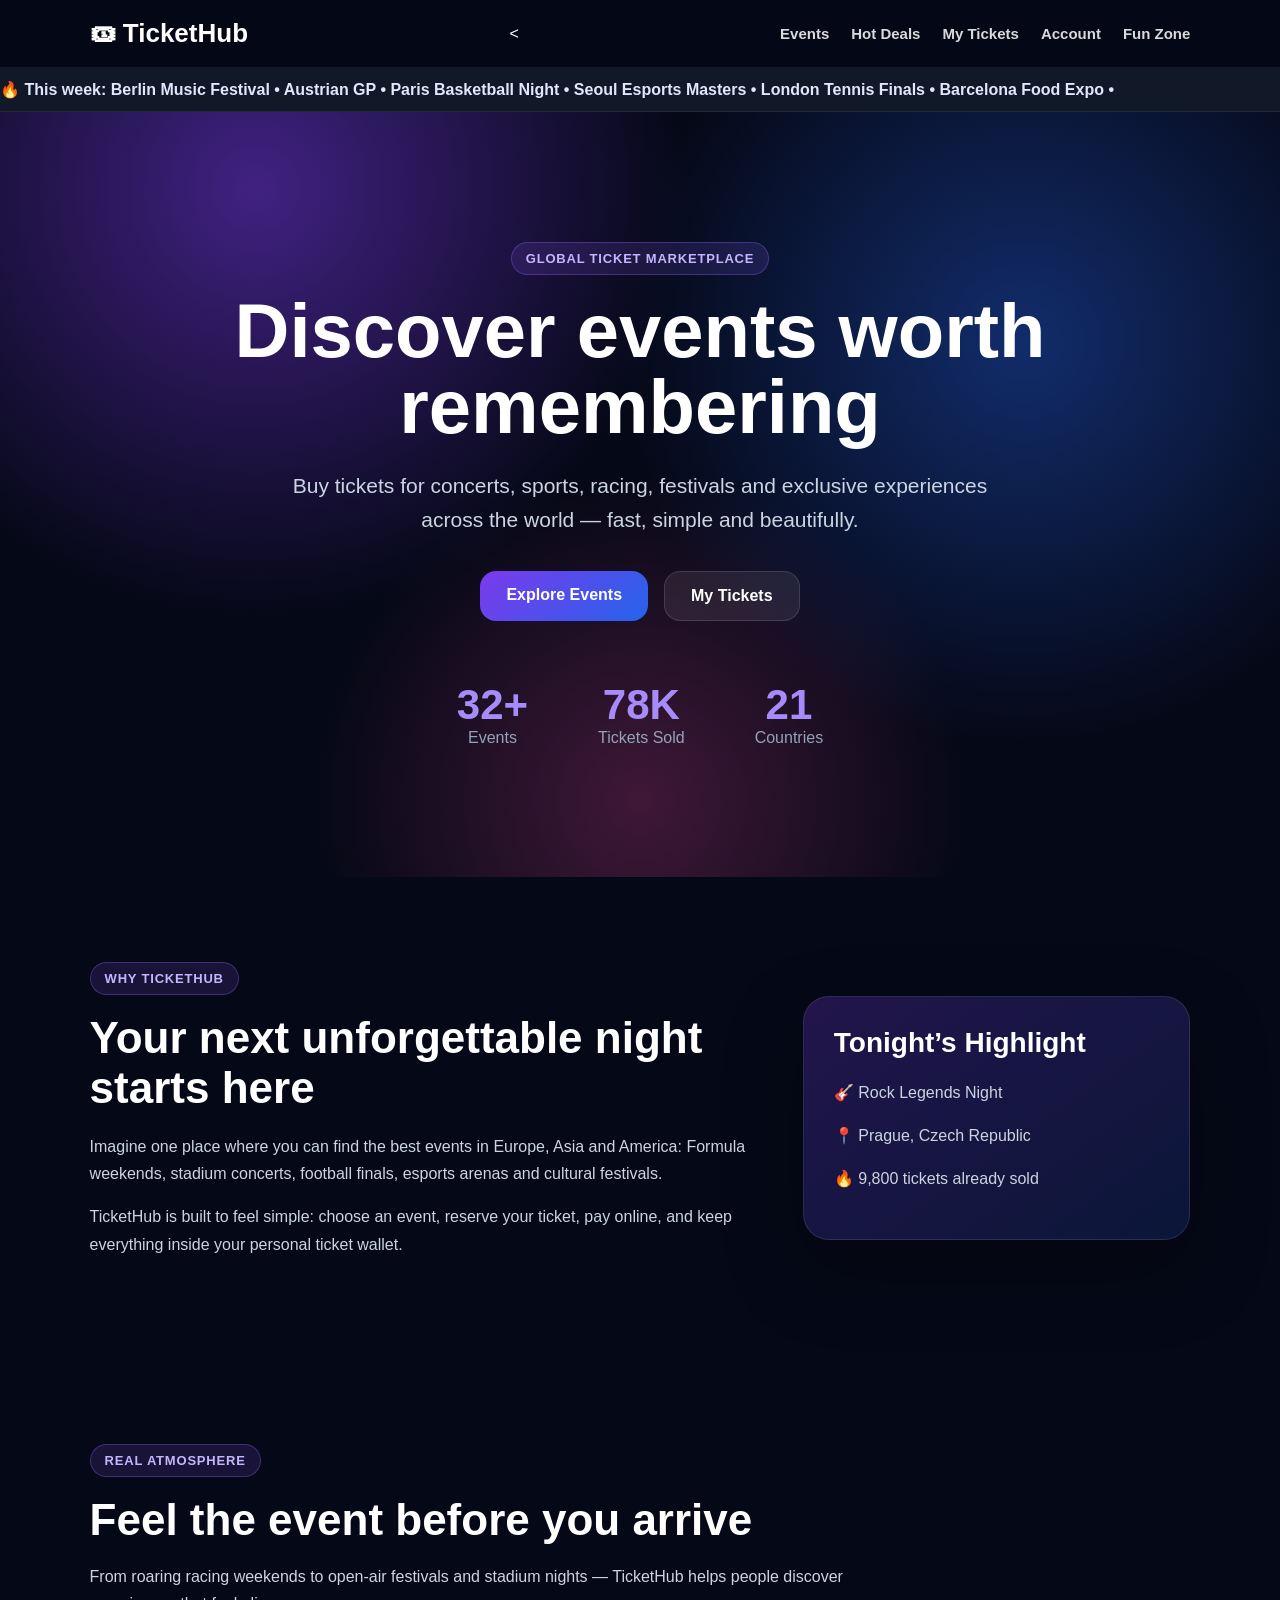
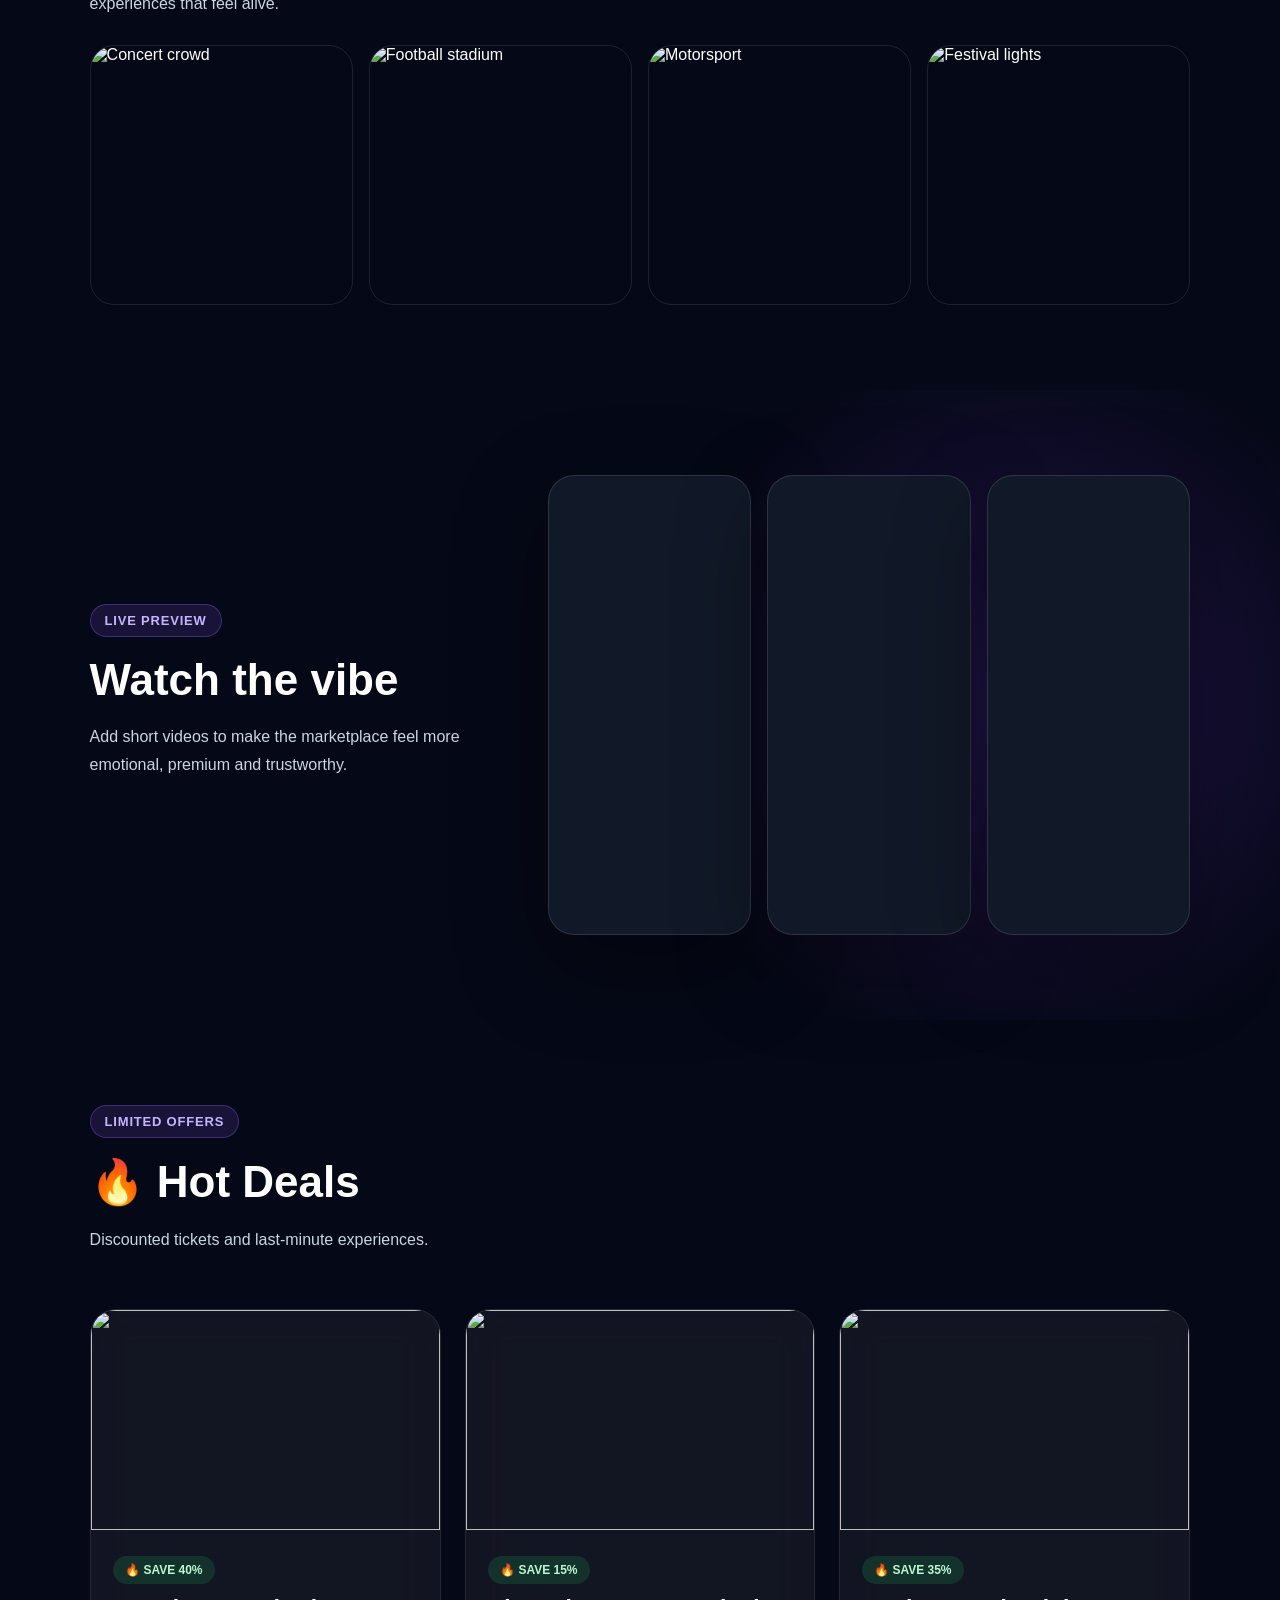
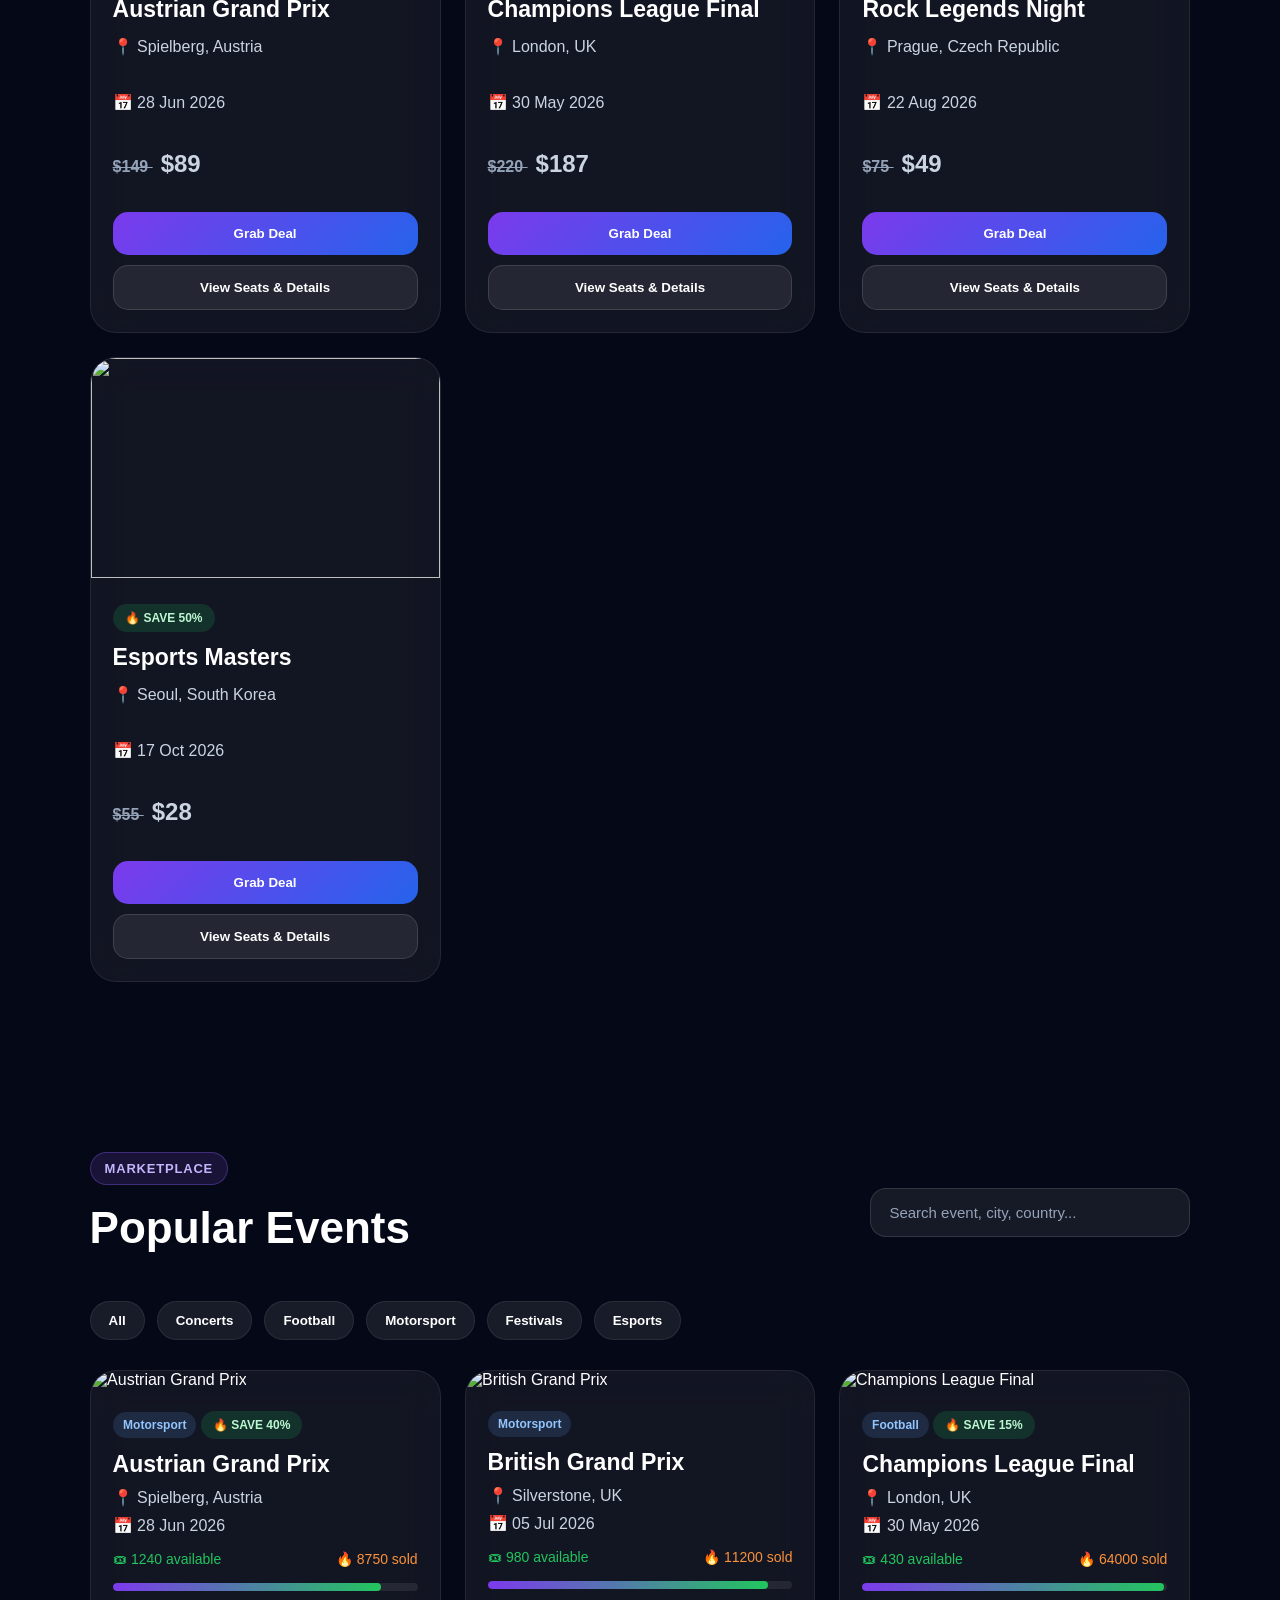
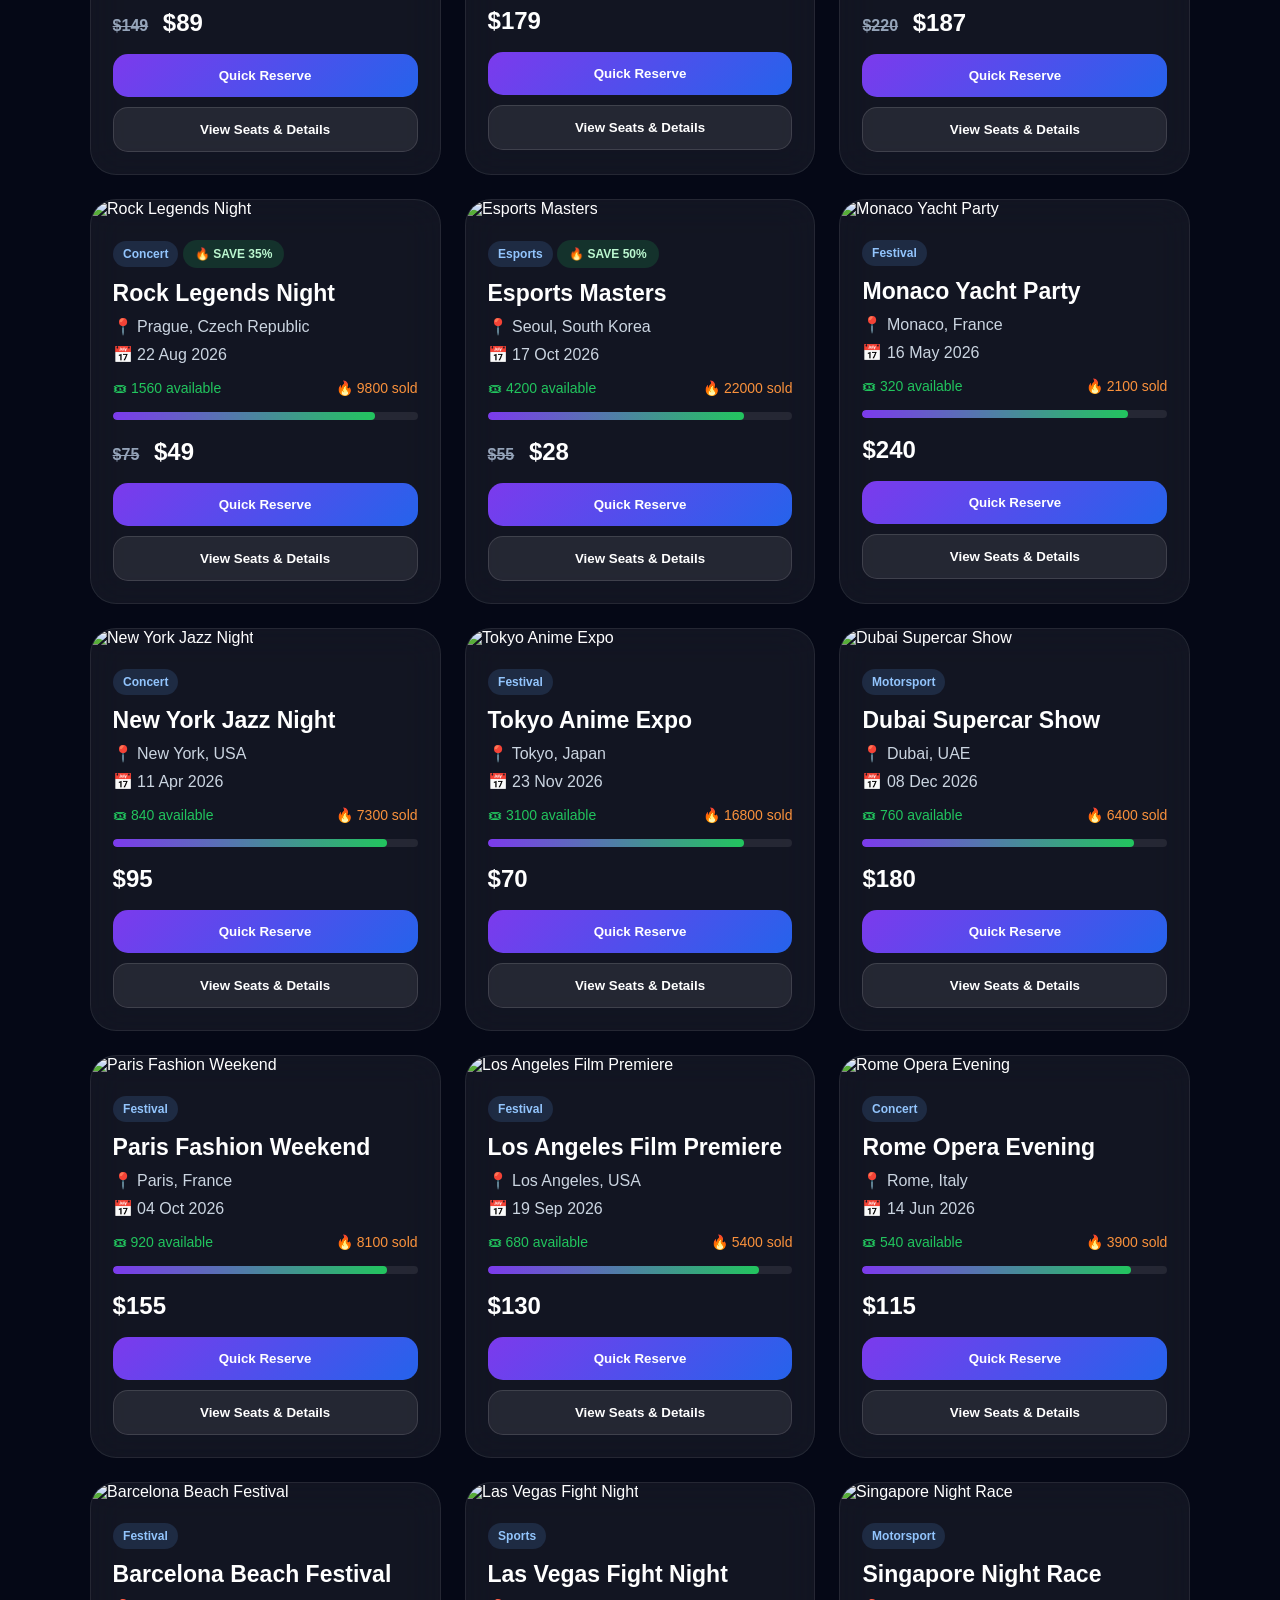
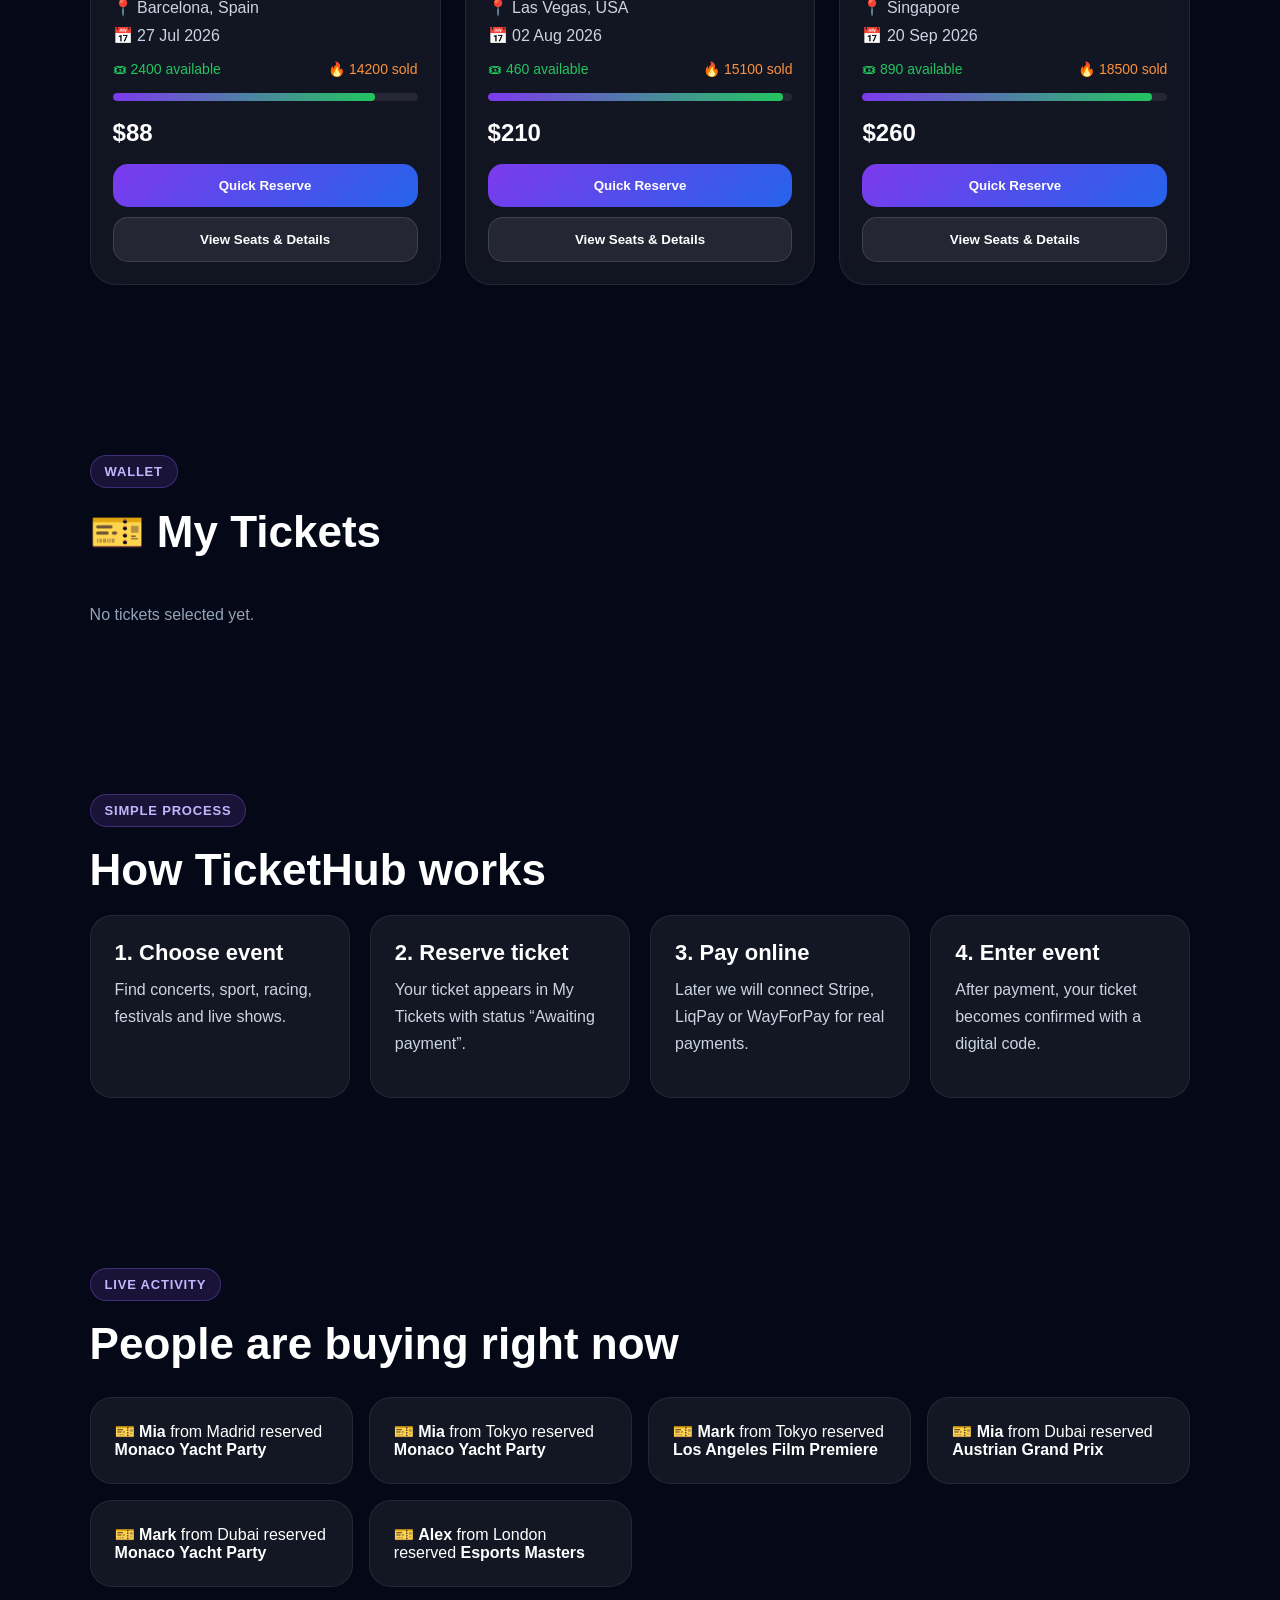
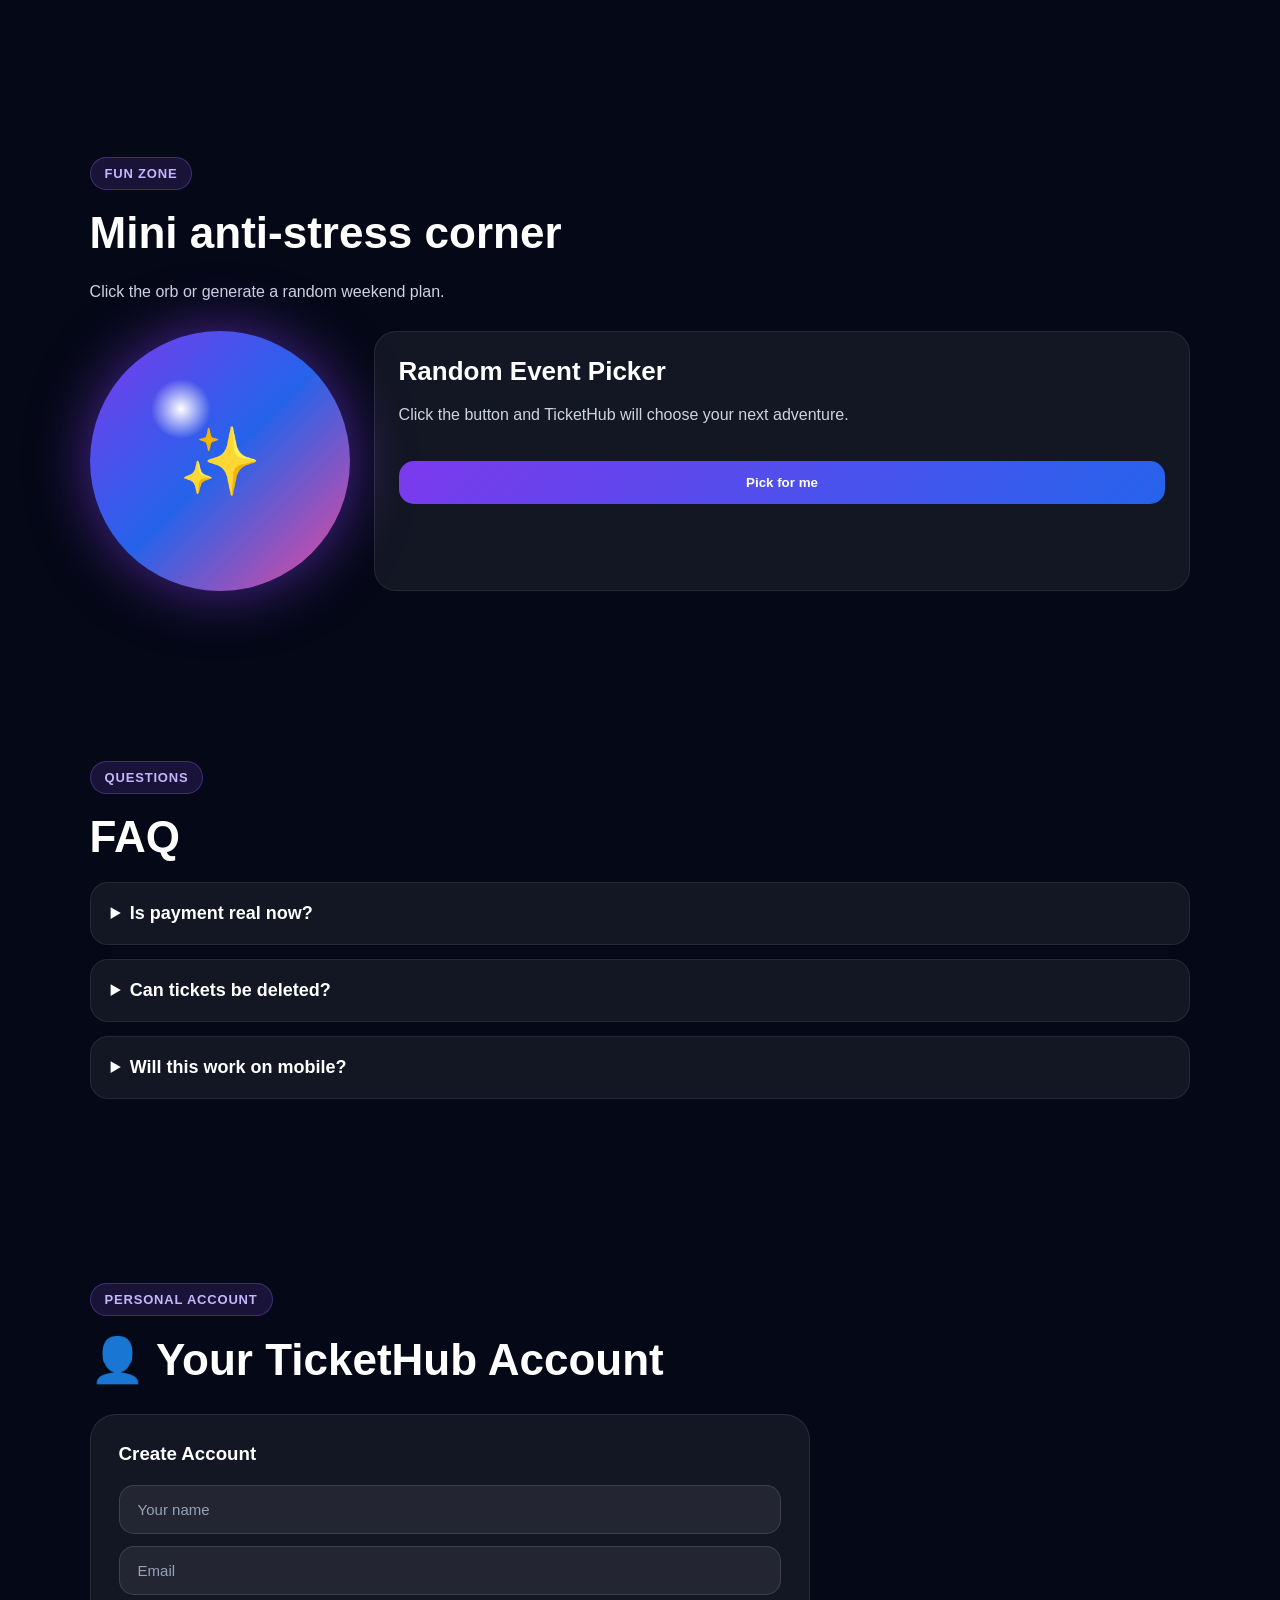
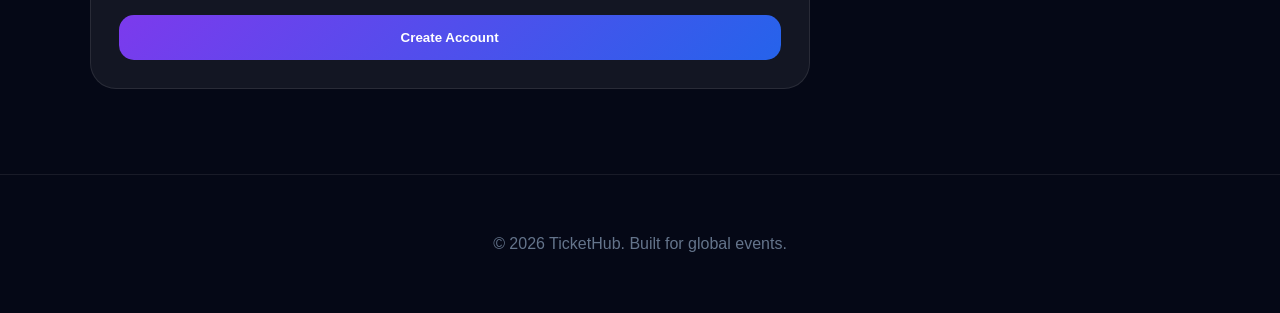
==== index.html @ 080bef3d "Initial TicketHub version" ====
<!DOCTYPE html>
<html lang="en">
<head>
  <meta property="og:title" content="TicketHub">
<meta property="og:description" content="Buy tickets for concerts, Formula 1, football, esports and live events worldwide.">

<meta property="og:image" content="https://ticketsshub.netlify.app/preview.jpg">

<meta property="og:url" content="https://ticketsshub.netlify.app">
<meta property="og:type" content="website">
<meta charset="UTF-8">
<meta name="viewport" content="width=device-width, initial-scale=1.0">
<title>TicketHub</title>

<meta name="google-site-verification" content="98xXnUwQp5xzYB07PtQGGA5-D6eNGzDI-RhHm5RWAOE" />
<meta name="description" content="TicketHub - buy tickets for concerts, Formula 1, football, esports, festivals and live events worldwide.">

<meta name="keywords" content="tickets, concert tickets, formula 1 tickets, football tickets, festival tickets, esports tickets, TicketHub">

<meta name="author" content="TicketHub">

<meta property="og:title" content="TicketHub">
<meta property="og:description" content="Find tickets for the world's best events.">
<meta property="og:type" content="website">
<meta property="og:url" content="https://ticketsshub.netlify.app">

<meta name="robots" content="index, follow">
<link rel="stylesheet" href="style.css">
</head>

<body>

<header>
  <a href="index.html" class="logo">🎟 TicketHub</a>

  <<nav>
  <a href="#events">Events</a>
  <a href="#deals">Hot Deals</a>
  <a href="#tickets">My Tickets</a>
  <a href="account.html">Account</a>
  <a href="#fun">Fun Zone</a>
</nav>
</header>

<section class="ticker">
  <div class="ticker-content">
    🔥 This week: Berlin Music Festival • Austrian GP • Paris Basketball Night • Seoul Esports Masters • London Tennis Finals • Barcelona Food Expo •
  </div>
</section>

<section class="hero">
  <div class="hero-badge">Global ticket marketplace</div>

  <h1>Discover events worth remembering</h1>

  <p>
    Buy tickets for concerts, sports, racing, festivals and exclusive experiences
    across the world — fast, simple and beautifully.
  </p>

  <div class="hero-actions">
    <a href="#events" class="main-btn">Explore Events</a>
    <a href="#tickets" class="second-btn">My Tickets</a>
  </div>

  <div class="hero-stats">
    <div><h2>32+</h2><span>Events</span></div>
    <div><h2>78K</h2><span>Tickets Sold</span></div>
    <div><h2>21</h2><span>Countries</span></div>
  </div>
</section>

<section class="story">
  <div>
    <span class="section-label">Why TicketHub</span>
    <h2>Your next unforgettable night starts here</h2>
    <p>
      Imagine one place where you can find the best events in Europe, Asia and America:
      Formula weekends, stadium concerts, football finals, esports arenas and cultural festivals.
    </p>
    <p>
      TicketHub is built to feel simple: choose an event, reserve your ticket, pay online,
      and keep everything inside your personal ticket wallet.
    </p>
  </div>

  <div class="story-card">
    <h3>Tonight’s Highlight</h3>
    <p>🎸 Rock Legends Night</p>
    <p>📍 Prague, Czech Republic</p>
    <p>🔥 9,800 tickets already sold</p>
  </div>
</section>
<section class="media-showcase">
  <span class="section-label">Real atmosphere</span>
  <h2>Feel the event before you arrive</h2>
  <p>
    From roaring racing weekends to open-air festivals and stadium nights — TicketHub helps people discover experiences that feel alive.
  </p>

  <div class="media-grid">
    <img src="https://images.unsplash.com/photo-1501386761578-eac5c94b800a" alt="Concert crowd">
    <img src="https://images.unsplash.com/photo-1547347298-4074fc3086f0" alt="Football stadium">
    <img src="https://images.unsplash.com/photo-1503376780353-7e6692767b70" alt="Motorsport">
    <img src="https://images.unsplash.com/photo-1470225620780-dba8ba36b745" alt="Festival lights">
  </div>
</section>

<section class="video-section">
  <div>
    <span class="section-label">Live preview</span>
    <h2>Watch the vibe</h2>
    <p>
      Add short videos to make the marketplace feel more emotional, premium and trustworthy.
    </p>
  </div>

  <div class="video-gallery">
  <video autoplay muted loop playsinline preload="auto">
    <source src="https://res.cloudinary.com/dcfumpybb/video/upload/v1782404138/110942-689510603_fksnpy.mp4" type="video/mp4">
  </video>

  <video autoplay muted loop playsinline preload="auto">
    <source src="https://res.cloudinary.com/dcfumpybb/video/upload/v1782404128/110941-689510597_vxbt6z.mp4" type="video/mp4">
  </video>

  <video autoplay muted loop playsinline preload="auto">
    <source src="https://res.cloudinary.com/dcfumpybb/video/upload/v1782404091/13329293_1080_1920_30fps_whfvwv.mp4" type="video/mp4">
  </video>
</div>
</section>

<section id="deals" class="deals">
  <div class="section-head">
    <div>
      <span class="section-label">Limited offers</span>
      <h2>🔥 Hot Deals</h2>
      <p>Discounted tickets and last-minute experiences.</p>
    </div>
  </div>

  <div id="dealsGrid" class="cards"></div>
</section>

<section id="events" class="events">
  <div class="section-head">
    <div>
      <span class="section-label">Marketplace</span>
      <h2>Popular Events</h2>
    </div>

    <input id="searchInput" type="text" placeholder="Search event, city, country...">
  </div>

  <div class="categories">
    <button onclick="filterEvents('All')">All</button>
    <button onclick="filterEvents('Concert')">Concerts</button>
    <button onclick="filterEvents('Football')">Football</button>
    <button onclick="filterEvents('Motorsport')">Motorsport</button>
    <button onclick="filterEvents('Festival')">Festivals</button>
    <button onclick="filterEvents('Esports')">Esports</button>
  </div>

  <div id="eventGrid" class="cards"></div>
</section>

<section id="tickets" class="my-tickets">
  <div class="section-head">
    <div>
      <span class="section-label">Wallet</span>
      <h2>🎫 My Tickets</h2>
    </div>
  </div>

  <div id="ticketContainer">
    <p class="empty">No tickets selected yet.</p>
  </div>
</section>

<section id="how" class="how">
  <span class="section-label">Simple process</span>
  <h2>How TicketHub works</h2>

  <div class="steps">
    <div>
      <h3>1. Choose event</h3>
      <p>Find concerts, sport, racing, festivals and live shows.</p>
    </div>

    <div>
      <h3>2. Reserve ticket</h3>
      <p>Your ticket appears in My Tickets with status “Awaiting payment”.</p>
    </div>

    <div>
      <h3>3. Pay online</h3>
      <p>Later we will connect Stripe, LiqPay or WayForPay for real payments.</p>
    </div>

    <div>
      <h3>4. Enter event</h3>
      <p>After payment, your ticket becomes confirmed with a digital code.</p>
    </div>
  </div>
</section>

<section class="live">
  <span class="section-label">Live activity</span>
  <h2>People are buying right now</h2>

  <div id="liveFeed" class="live-feed"></div>
</section>

<section id="fun" class="fun">
  <span class="section-label">Fun Zone</span>
  <h2>Mini anti-stress corner</h2>
  <p>Click the orb or generate a random weekend plan.</p>

  <div class="fun-grid">
    <button id="orb" class="orb">✨</button>

    <div class="random-box">
      <h3>Random Event Picker</h3>
      <p id="randomText">Click the button and TicketHub will choose your next adventure.</p>
      <button onclick="randomEvent()">Pick for me</button>
    </div>
  </div>
</section>

<section class="faq">
  <span class="section-label">Questions</span>
  <h2>FAQ</h2>

  <details>
    <summary>Is payment real now?</summary>
    <p>Not yet. Current payment is demo. Real payment will require Stripe, LiqPay or WayForPay account.</p>
  </details>

  <details>
    <summary>Can tickets be deleted?</summary>
    <p>Yes. You can delete tickets from My Tickets.</p>
  </details>

  <details>
    <summary>Will this work on mobile?</summary>
    <p>Yes. The design is responsive and works on phones, tablets and laptops.</p>
  </details>
</section>
<section id="account" class="account-section">
  <span class="section-label">Personal account</span>
  <h2>👤 Your TicketHub Account</h2>

  <div id="accountBox" class="account-box"></div>
</section>
<footer>
  <p>© 2026 TicketHub. Built for global events.</p>
</footer>

<script src="js/toast.js"></script>
<script src="js/events.js"></script>
<script src="js/account.js"></script>
<script src="js/tickets.js"></script>
<script src="js/app.js"></script>

</body>
</html>
---- style.css ----
*{
margin:0;
padding:0;
box-sizing:border-box;
font-family:-apple-system,BlinkMacSystemFont,"Segoe UI",sans-serif;
scroll-behavior:smooth;
}

body{
background:#050816;
color:white;
overflow-x:hidden;
}

header{
position:sticky;
top:0;
z-index:1000;
display:flex;
justify-content:space-between;
align-items:center;
padding:18px 7%;
background:rgba(5,8,22,.85);
backdrop-filter:blur(18px);
border-bottom:1px solid rgba(255,255,255,.08);
}

.logo{
  text-decoration:none;
color:white;
font-size:26px;
font-weight:900;
}

nav{
display:flex;
gap:22px;
}

nav a{
color:white;
text-decoration:none;
font-weight:600;
font-size:15px;
opacity:.85;
}

nav a:hover{
color:#a78bfa;
}

.ticker{
overflow:hidden;
background:#111827;
padding:12px 0;
border-bottom:1px solid rgba(255,255,255,.08);
}

.ticker-content{
white-space:nowrap;
display:inline-block;
animation:tickerMove 28s linear infinite;
font-weight:700;
color:#e0e7ff;
}

@keyframes tickerMove{
0%{transform:translateX(100%)}
100%{transform:translateX(-100%)}
}

.hero{
min-height:85vh;
padding:110px 7%;
display:flex;
flex-direction:column;
justify-content:center;
align-items:center;
text-align:center;
background:
radial-gradient(circle at 20% 10%,rgba(124,58,237,.5),transparent 35%),
radial-gradient(circle at 80% 30%,rgba(37,99,235,.4),transparent 35%),
radial-gradient(circle at 50% 90%,rgba(236,72,153,.25),transparent 35%);
}

.hero-badge,.section-label{
display:inline-block;
margin-bottom:18px;
padding:8px 14px;
border-radius:999px;
background:rgba(139,92,246,.15);
border:1px solid rgba(139,92,246,.35);
color:#c4b5fd;
font-weight:800;
font-size:13px;
text-transform:uppercase;
letter-spacing:.8px;
}

.hero h1{
max-width:950px;
font-size:76px;
line-height:1;
margin-bottom:24px;
}

.hero p{
max-width:760px;
font-size:21px;
color:#cbd5e1;
line-height:1.6;
margin-bottom:34px;
}

.hero-actions{
display:flex;
gap:16px;
flex-wrap:wrap;
justify-content:center;
margin-bottom:60px;
}

.main-btn,.second-btn{
padding:15px 26px;
border-radius:16px;
font-weight:900;
text-decoration:none;
}

.main-btn{
background:linear-gradient(135deg,#7c3aed,#2563eb);
color:white;
}

.second-btn{
background:rgba(255,255,255,.08);
color:white;
border:1px solid rgba(255,255,255,.12);
}

.hero-stats{
display:flex;
gap:70px;
flex-wrap:wrap;
justify-content:center;
}

.hero-stats h2{
font-size:42px;
color:#a78bfa;
}

.hero-stats span{
color:#94a3b8;
}

.story,.events,.my-tickets,.how,.live,.fun,.faq{
padding:85px 7%;
}

.story{
display:grid;
grid-template-columns:1.4fr .8fr;
gap:35px;
align-items:center;
}

.story h2,.events h2,.my-tickets h2,.how h2,.live h2,.fun h2,.faq h2{
font-size:44px;
margin-bottom:20px;
}

.story p,.how p,.fun p,.faq p{
color:#cbd5e1;
line-height:1.7;
margin-bottom:16px;
}

.story-card{
padding:30px;
border-radius:26px;
background:linear-gradient(145deg,rgba(124,58,237,.25),rgba(37,99,235,.16));
border:1px solid rgba(255,255,255,.1);
box-shadow:0 30px 80px rgba(0,0,0,.25);
}

.story-card h3{
font-size:28px;
margin-bottom:20px;
}

.section-head{
display:flex;
justify-content:space-between;
align-items:center;
gap:20px;
margin-bottom:28px;
}

#searchInput{
width:320px;
max-width:100%;
padding:15px 18px;
border-radius:16px;
border:1px solid rgba(255,255,255,.12);
background:rgba(255,255,255,.07);
color:white;
outline:none;
font-size:15px;
}

#searchInput::placeholder{
color:#94a3b8;
}

.categories{
display:flex;
gap:12px;
flex-wrap:wrap;
margin-bottom:30px;
}

.categories button{
border:none;
border-radius:999px;
padding:11px 18px;
cursor:pointer;
background:rgba(255,255,255,.08);
color:white;
font-weight:800;
border:1px solid rgba(255,255,255,.08);
}

.categories button:hover{
background:#7c3aed;
}

.cards{
display:grid;
grid-template-columns:repeat(auto-fit,minmax(300px,1fr));
gap:24px;
}

.card{
background:rgba(255,255,255,.055);
border:1px solid rgba(255,255,255,.08);
border-radius:26px;
overflow:hidden;
transition:.35s;
backdrop-filter:blur(18px);
}

.card:hover{
transform:translateY(-10px);
border-color:#8b5cf6;
box-shadow:0 30px 70px rgba(124,58,237,.18);
}

.card img{
width:100%;
height:220px;
object-fit:cover;
}

.card-content{
padding:22px;
}

.card h3{
font-size:23px;
margin-bottom:10px;
}

.card-tag{
display:inline-block;
margin-bottom:12px;
padding:6px 10px;
border-radius:999px;
background:rgba(96,165,250,.15);
color:#93c5fd;
font-size:12px;
font-weight:900;
}

.location,.date{
color:#cbd5e1;
margin-bottom:9px;
}

.stats{
display:flex;
justify-content:space-between;
gap:12px;
margin:16px 0;
font-size:14px;
}

.available{color:#22c55e}
.sold{color:#fb923c}

.progress{
height:8px;
background:rgba(255,255,255,.08);
border-radius:999px;
overflow:hidden;
margin-bottom:18px;
}

.progress span{
display:block;
height:100%;
background:linear-gradient(90deg,#7c3aed,#22c55e);
border-radius:999px;
}

.price{
font-size:24px;
font-weight:900;
margin-bottom:17px;
}

.buy-btn,.pay-btn,.delete-btn,.demo-btn,.random-box button{
width:100%;
border:none;
border-radius:15px;
padding:14px;
font-weight:900;
cursor:pointer;
color:white;
}

.buy-btn,.pay-btn,.random-box button{
background:linear-gradient(135deg,#7c3aed,#2563eb);
}

.delete-btn{
background:rgba(239,68,68,.16);
border:1px solid rgba(239,68,68,.35);
color:#fecaca;
margin-top:10px;
}

.demo-btn{
background:rgba(255,255,255,.08);
border:1px solid rgba(255,255,255,.12);
margin-top:10px;
}

.ticket-card{
display:grid;
grid-template-columns:1fr 220px;
gap:20px;
background:#0f172a;
border:1px solid rgba(255,255,255,.08);
border-radius:24px;
padding:24px;
margin-bottom:18px;
}

.ticket-card h3{
font-size:24px;
margin-bottom:10px;
}

.ticket-card p{
color:#cbd5e1;
margin-bottom:8px;
}

.ticket-status{
display:inline-block;
padding:7px 12px;
border-radius:999px;
font-weight:900;
margin-top:6px;
}

.status-waiting{
background:rgba(251,146,60,.15);
color:#fed7aa;
}

.status-paid{
background:rgba(34,197,94,.15);
color:#bbf7d0;
}

.ticket-actions{
display:flex;
flex-direction:column;
justify-content:center;
}

.empty{
color:#94a3b8;
}

.steps{
display:grid;
grid-template-columns:repeat(auto-fit,minmax(220px,1fr));
gap:20px;
}

.steps div,.live-feed div,.random-box{
padding:24px;
border-radius:22px;
background:rgba(255,255,255,.06);
border:1px solid rgba(255,255,255,.08);
}

.steps h3{
margin-bottom:10px;
font-size:22px;
}

.live-feed{
display:grid;
grid-template-columns:repeat(auto-fit,minmax(240px,1fr));
gap:16px;
margin-top:28px;
}

.fun-grid{
display:grid;
grid-template-columns:260px 1fr;
gap:24px;
align-items:stretch;
margin-top:26px;
}

.orb{
height:260px;
width:260px;
border-radius:50%;
border:none;
font-size:66px;
cursor:pointer;
background:
radial-gradient(circle at 35% 30%,#fff,transparent 12%),
linear-gradient(135deg,#7c3aed,#2563eb,#ec4899);
box-shadow:0 0 60px rgba(124,58,237,.6);
transition:.25s;
}

.orb:active{
transform:scale(.9) rotate(18deg);
filter:hue-rotate(70deg);
}

.random-box h3{
font-size:26px;
margin-bottom:14px;
}

.random-box button{
margin-top:16px;
}

.faq details{
background:rgba(255,255,255,.06);
border:1px solid rgba(255,255,255,.08);
border-radius:18px;
padding:20px;
margin-bottom:14px;
}

.faq summary{
cursor:pointer;
font-weight:900;
font-size:18px;
}

.faq p{
margin-top:12px;
}

footer{
text-align:center;
padding:60px 7%;
color:#64748b;
border-top:1px solid rgba(255,255,255,.08);
}

@media(max-width:820px){
header{
flex-direction:column;
gap:14px;
}

nav{
gap:13px;
flex-wrap:wrap;
justify-content:center;
}

.hero h1{
font-size:46px;
}

.hero p{
font-size:17px;
}

.story{
grid-template-columns:1fr;
}

.section-head{
flex-direction:column;
align-items:flex-start;
}

.ticket-card{
grid-template-columns:1fr;
}

.fun-grid{
grid-template-columns:1fr;
}

.orb{
width:220px;
height:220px;
margin:auto;
}

.story h2,.events h2,.my-tickets h2,.how h2,.live h2,.fun h2,.faq h2{
font-size:34px;
}
}
.payment-page{
min-height:calc(100vh - 80px);
padding:80px 7%;
display:flex;
justify-content:center;
align-items:center;
background:
radial-gradient(circle at 20% 10%,rgba(124,58,237,.45),transparent 35%),
radial-gradient(circle at 80% 70%,rgba(37,99,235,.35),transparent 35%);
}

.payment-card{
width:100%;
max-width:1100px;
padding:38px;
border-radius:30px;
background:rgba(255,255,255,.06);
border:1px solid rgba(255,255,255,.1);
backdrop-filter:blur(20px);
box-shadow:0 30px 90px rgba(0,0,0,.35);
}

.payment-card h1{
font-size:48px;
margin-bottom:16px;
}

.payment-subtitle{
color:#cbd5e1;
font-size:18px;
margin-bottom:28px;
}

.payment-info{
padding:22px;
border-radius:22px;
background:#0f172a;
border:1px solid rgba(255,255,255,.08);
margin-bottom:28px;
}

.payment-info h3{
font-size:26px;
margin-bottom:10px;
}

.payment-info p{
color:#cbd5e1;
margin-bottom:8px;
}

.payment-price{
font-size:30px;
font-weight:900;
color:white !important;
}

.payment-methods{
display:grid;
grid-template-columns:1fr 1fr;
gap:22px;
}

.payment-option{
padding:26px;
border-radius:24px;
background:rgba(255,255,255,.055);
border:1px solid rgba(255,255,255,.08);
}

.payment-option h2{
font-size:28px;
margin-bottom:12px;
}

.payment-option p{
color:#cbd5e1;
line-height:1.6;
margin-bottom:20px;
}

.paypal-btn{
width:100%;
border:none;
border-radius:15px;
padding:15px;
font-weight:900;
cursor:pointer;
background:#ffc439;
color:#111827;
font-size:16px;
}

.qr-box{
display:flex;
justify-content:center;
margin:22px 0;
}

.fake-qr{
width:180px;
height:180px;
padding:14px;
border-radius:18px;
background:white;
display:grid;
grid-template-columns:repeat(3,1fr);
gap:8px;
}

.fake-qr span{
background:#111827;
border-radius:6px;
}

.fake-qr span:nth-child(2),
.fake-qr span:nth-child(4),
.fake-qr span:nth-child(8){
background:#7c3aed;
}

.wallet-box{
padding:14px;
border-radius:14px;
background:#0f172a;
border:1px solid rgba(255,255,255,.08);
margin-bottom:12px;
word-break:break-all;
}

.wallet-box small{
color:#94a3b8;
}

.wallet-box p{
margin-top:6px;
font-weight:800;
color:white;
}

.copy-btn{
width:100%;
border:none;
border-radius:15px;
padding:14px;
font-weight:900;
cursor:pointer;
background:rgba(255,255,255,.08);
border:1px solid rgba(255,255,255,.12);
color:white;
margin-bottom:10px;
}

.back-link{
display:inline-block;
margin-top:24px;
color:#c4b5fd;
text-decoration:none;
font-weight:800;
}

@media(max-width:820px){
.payment-card{
padding:24px;
}

.payment-card h1{
font-size:36px;
}

.payment-methods{
grid-template-columns:1fr;
}

.fake-qr{
width:160px;
height:160px;
}
}
.ticket-page{
min-height:calc(100vh - 80px);
padding:80px 7%;
display:flex;
justify-content:center;
align-items:center;
background:
radial-gradient(circle at 20% 10%,rgba(124,58,237,.45),transparent 35%),
radial-gradient(circle at 80% 70%,rgba(37,99,235,.35),transparent 35%);
}

.digital-ticket{
width:100%;
max-width:760px;
padding:38px;
border-radius:32px;
background:rgba(255,255,255,.06);
border:1px solid rgba(255,255,255,.1);
backdrop-filter:blur(20px);
box-shadow:0 30px 90px rgba(0,0,0,.35);
text-align:center;
}

.digital-ticket h1{
font-size:46px;
margin-bottom:18px;
}

.digital-status{
display:inline-block;
padding:10px 16px;
border-radius:999px;
font-weight:900;
margin-bottom:24px;
}

.digital-paid{
background:rgba(34,197,94,.16);
color:#bbf7d0;
}

.digital-waiting{
background:rgba(251,146,60,.16);
color:#fed7aa;
}

.ticket-details{
text-align:left;
background:#0f172a;
border:1px solid rgba(255,255,255,.08);
border-radius:22px;
padding:22px;
margin:22px 0;
}

.ticket-details p{
color:#cbd5e1;
margin-bottom:10px;
}

.big-qr{
display:flex;
justify-content:center;
margin:26px 0;
}

.ticket-note{
color:#94a3b8;
line-height:1.6;
margin-bottom:24px;
}

.ticket-page-actions{
display:flex;
gap:14px;
justify-content:center;
flex-wrap:wrap;
}

.ticket-page-actions .demo-btn{
width:auto;
padding:15px 24px;
}

@media(max-width:820px){
.digital-ticket{
padding:24px;
}

.digital-ticket h1{
font-size:34px;
}
}
.media-showcase,
.video-section,
.deals,
.account-section{
padding:85px 7%;
}

.media-showcase h2,
.video-section h2,
.deals h2,
.account-section h2{
font-size:44px;
margin-bottom:18px;
}

.media-showcase p,
.video-section p,
.deals p{
color:#cbd5e1;
line-height:1.7;
margin-bottom:28px;
max-width:760px;
}

.media-grid{
display:grid;
grid-template-columns:repeat(4,1fr);
gap:16px;
}

.media-grid img{
width:100%;
height:260px;
object-fit:cover;
border-radius:24px;
border:1px solid rgba(255,255,255,.1);
transition:.35s;
}

.media-grid img:hover{
transform:scale(1.04);
box-shadow:0 25px 70px rgba(124,58,237,.25);
}

.video-section{
display:grid;
grid-template-columns:.8fr 1.2fr;
gap:30px;
align-items:center;
background:
radial-gradient(circle at 80% 50%,rgba(124,58,237,.25),transparent 35%);
}

.video-section video{
width:100%;
max-height:460px;
object-fit:cover;
border-radius:30px;
border:1px solid rgba(255,255,255,.12);
box-shadow:0 30px 90px rgba(0,0,0,.35);
}

.discount-badge{
display:inline-block;
margin-bottom:12px;
padding:7px 12px;
border-radius:999px;
background:rgba(34,197,94,.16);
color:#bbf7d0;
font-size:12px;
font-weight:900;
}

.old-price{
color:#94a3b8;
text-decoration:line-through;
font-size:16px;
margin-right:8px;
}

.account-box{
margin-top:28px;
max-width:720px;
padding:28px;
border-radius:26px;
background:rgba(255,255,255,.06);
border:1px solid rgba(255,255,255,.09);
}

.account-box input{
width:100%;
padding:15px 18px;
border-radius:15px;
border:1px solid rgba(255,255,255,.12);
background:rgba(255,255,255,.07);
color:white;
outline:none;
margin-bottom:12px;
font-size:15px;
}

.account-box input::placeholder{
color:#94a3b8;
}

.account-box button{
width:100%;
border:none;
border-radius:15px;
padding:15px;
font-weight:900;
cursor:pointer;
background:linear-gradient(135deg,#7c3aed,#2563eb);
color:white;
margin-top:8px;
}

.account-profile{
display:grid;
gap:10px;
}

.account-profile p{
color:#cbd5e1;
}

.first-discount{
margin-top:16px;
padding:18px;
border-radius:18px;
background:rgba(34,197,94,.13);
border:1px solid rgba(34,197,94,.28);
color:#bbf7d0;
font-weight:800;
}

.logout-btn{
background:rgba(239,68,68,.16) !important;
border:1px solid rgba(239,68,68,.35) !important;
color:#fecaca !important;
}

@media(max-width:820px){
.media-grid{
grid-template-columns:1fr 1fr;
}

.media-grid img{
height:190px;
}

.video-section{
grid-template-columns:1fr;
}

.media-showcase h2,
.video-section h2,
.deals h2,
.account-section h2{
font-size:34px;
}
}
.vibe-video{
width:100%;
height:460px;
object-fit:cover;
border-radius:30px;
border:1px solid rgba(255,255,255,.12);
box-shadow:0 30px 90px rgba(0,0,0,.35);
background:#111827;
}
.toast{
position:fixed;
top:95px;
right:30px;
z-index:9999;
display:flex;
align-items:flex-start;
gap:14px;
min-width:300px;
max-width:420px;
padding:18px 20px;
border-radius:20px;
background:rgba(15,23,42,.94);
border:1px solid rgba(139,92,246,.45);
box-shadow:0 25px 70px rgba(0,0,0,.38);
backdrop-filter:blur(20px);
color:white;
transform:translateX(140%);
transition:.35s ease;
}

.toast.show{
transform:translateX(0);
}

.toast-icon{
width:38px;
height:38px;
display:flex;
align-items:center;
justify-content:center;
border-radius:14px;
background:linear-gradient(135deg,#7c3aed,#2563eb);
font-size:18px;
flex-shrink:0;
}

.toast strong{
display:block;
font-size:16px;
margin-bottom:4px;
}

.toast small{
display:block;
color:#94a3b8;
font-weight:600;
line-height:1.4;
}

.toast-error{
border-color:rgba(239,68,68,.45);
}

.toast-error .toast-icon{
background:linear-gradient(135deg,#ef4444,#f97316);
}

.toast-payment .toast-icon{
background:linear-gradient(135deg,#22c55e,#2563eb);
}

@media(max-width:820px){
.toast{
left:18px;
right:18px;
top:90px;
min-width:auto;
max-width:none;
}
}

.toast.show{
transform:translateX(0);
}

.toast small{
display:block;
color:#94a3b8;
font-weight:600;
margin-top:5px;
}

.account-page{
min-height:100vh;
padding:85px 7%;
background:
radial-gradient(circle at 20% 10%,rgba(124,58,237,.45),transparent 35%),
radial-gradient(circle at 80% 70%,rgba(37,99,235,.35),transparent 35%);
}

.full-account{
max-width:1100px;
margin:auto;
padding:36px;
border-radius:32px;
background:rgba(255,255,255,.06);
border:1px solid rgba(255,255,255,.1);
backdrop-filter:blur(20px);
box-shadow:0 30px 90px rgba(0,0,0,.35);
}

.full-account h1{
font-size:52px;
margin-bottom:8px;
}

.account-email{
color:#cbd5e1;
margin-bottom:24px;
}

.level-card{
padding:24px;
border-radius:24px;
background:linear-gradient(135deg,rgba(124,58,237,.25),rgba(37,99,235,.18));
border:1px solid rgba(255,255,255,.1);
margin-bottom:26px;
}

.dashboard-grid{
display:grid;
grid-template-columns:repeat(auto-fit,minmax(190px,1fr));
gap:16px;
margin-bottom:34px;
}

.dashboard-grid div{
padding:22px;
border-radius:22px;
background:rgba(255,255,255,.07);
border:1px solid rgba(255,255,255,.08);
}

.dashboard-grid h3{
font-size:34px;
color:#a78bfa;
}

.dashboard-grid p,
.level-card p{
color:#cbd5e1;
}

.account-subtitle{
font-size:34px;
margin-bottom:18px;
}

.account-ticket-list{
display:grid;
grid-template-columns:repeat(auto-fit,minmax(260px,1fr));
gap:16px;
}

.account-ticket{
padding:22px;
border-radius:22px;
background:#0f172a;
border:1px solid rgba(255,255,255,.08);
}

.account-ticket h3{
margin-bottom:10px;
}

.account-ticket p{
color:#cbd5e1;
margin-bottom:8px;
}

.account-logout{
margin-top:28px;
padding:15px 22px;
border-radius:15px;
width:auto;
}

@media(max-width:820px){
.toast{
left:18px;
right:18px;
top:90px;
}

.full-account{
padding:24px;
}

.full-account h1{
font-size:36px;
}
}
.level-progress-info{
margin-top:16px;
margin-bottom:10px;
font-weight:900;
color:#c4b5fd;
}

.level-progress{
height:12px;
width:100%;
background:rgba(255,255,255,.1);
border-radius:999px;
overflow:hidden;
margin-bottom:14px;
}

.level-progress span{
display:block;
height:100%;
border-radius:999px;
background:linear-gradient(90deg,#7c3aed,#22c55e);
}

.account-ticket-actions{
margin-top:16px;
}

.account-ticket-actions button{
width:100%;
border:none;
border-radius:14px;
padding:13px;
font-weight:900;
cursor:pointer;
background:linear-gradient(135deg,#7c3aed,#2563eb);
color:white;
}
.details-btn{
width:100%;
border:none;
border-radius:15px;
padding:14px;
font-weight:900;
cursor:pointer;
background:rgba(255,255,255,.08);
border:1px solid rgba(255,255,255,.12);
color:white;
margin-top:10px;
}

.event-page{
padding:85px 7%;
min-height:100vh;
background:
radial-gradient(circle at 20% 10%,rgba(124,58,237,.4),transparent 35%),
radial-gradient(circle at 80% 60%,rgba(37,99,235,.3),transparent 35%);
}

.event-layout{
display:grid;
grid-template-columns:1fr 1fr;
gap:30px;
align-items:start;
}

.event-hero-img{
width:100%;
height:420px;
object-fit:cover;
border-radius:30px;
border:1px solid rgba(255,255,255,.12);
}

.event-info-box,
.seat-map-box{
padding:28px;
border-radius:28px;
background:rgba(255,255,255,.06);
border:1px solid rgba(255,255,255,.1);
}

.venue-map{
margin-top:24px;
padding:22px;
border-radius:24px;
background:#0f172a;
}

.stage{
text-align:center;
padding:14px;
border-radius:16px;
background:linear-gradient(135deg,#7c3aed,#2563eb);
font-weight:900;
margin-bottom:18px;
}

.seat-grid{
display:grid;
grid-template-columns:repeat(3,1fr);
gap:12px;
}

.seat-zone{
padding:18px;
border-radius:18px;
background:rgba(255,255,255,.08);
border:1px solid rgba(255,255,255,.12);
cursor:pointer;
transition:.25s;
}

.seat-zone:hover,
.seat-zone.active{
background:rgba(124,58,237,.35);
border-color:#a78bfa;
transform:translateY(-4px);
}

.seat-zone h4{
margin-bottom:8px;
}

.seat-zone p{
color:#cbd5e1;
font-size:14px;
}

.selected-zone{
margin-top:20px;
padding:18px;
border-radius:18px;
background:rgba(34,197,94,.12);
border:1px solid rgba(34,197,94,.3);
color:#bbf7d0;
font-weight:800;
}

@media(max-width:820px){
.event-layout{
grid-template-columns:1fr;
}

.event-hero-img{
height:280px;
}

.seat-grid{
grid-template-columns:1fr;
}
}
.video-gallery{
display:grid;
grid-template-columns:repeat(3,1fr);
gap:16px;
}

.video-gallery video{
width:100%;
height:460px;
object-fit:cover;
border-radius:26px;
border:1px solid rgba(255,255,255,.12);
box-shadow:0 30px 90px rgba(0,0,0,.35);
background:#111827;
transition:.35s;
}

.video-gallery video:hover{
transform:scale(1.03);
}

@media(max-width:820px){
.video-gallery{
grid-template-columns:1fr;
}

.video-gallery video{
height:320px;
}
}
.seat-legend{
display:flex;
gap:12px;
flex-wrap:wrap;
margin:18px 0;
}

.seat-legend span{
display:flex;
align-items:center;
gap:7px;
color:#cbd5e1;
font-weight:800;
font-size:14px;
}

.seat-legend b{
width:16px;
height:16px;
border-radius:5px;
display:inline-block;
}

.legend-vip{background:#ec4899}
.legend-gold{background:#f59e0b}
.legend-standard{background:#2563eb}
.legend-sold{background:#475569}

.real-map{
padding:24px;
border-radius:26px;
background:#0f172a;
border:1px solid rgba(255,255,255,.08);
margin-bottom:20px;
}

.map-stage{
text-align:center;
padding:16px;
border-radius:18px;
background:linear-gradient(135deg,#7c3aed,#2563eb);
font-weight:900;
margin-bottom:24px;
}

.seat-visual-grid{
display:grid;
grid-template-columns:repeat(8,1fr);
gap:10px;
}

.seat{
height:42px;
border:none;
border-radius:10px;
font-weight:900;
cursor:pointer;
color:white;
transition:.25s;
}

.seat.vip{
background:#ec4899;
}

.seat.gold{
background:#f59e0b;
color:#111827;
}

.seat.standard{
background:#2563eb;
}

.seat.sold{
background:#475569;
color:#94a3b8;
cursor:not-allowed;
opacity:.55;
}

.seat.active{
outline:3px solid white;
transform:scale(1.12);
box-shadow:0 0 25px rgba(255,255,255,.35);
}

.seat:not(.sold):hover{
transform:translateY(-3px);
}

@media(max-width:820px){
.seat-visual-grid{
grid-template-columns:repeat(4,1fr);
}

.seat{
height:44px;
}
}
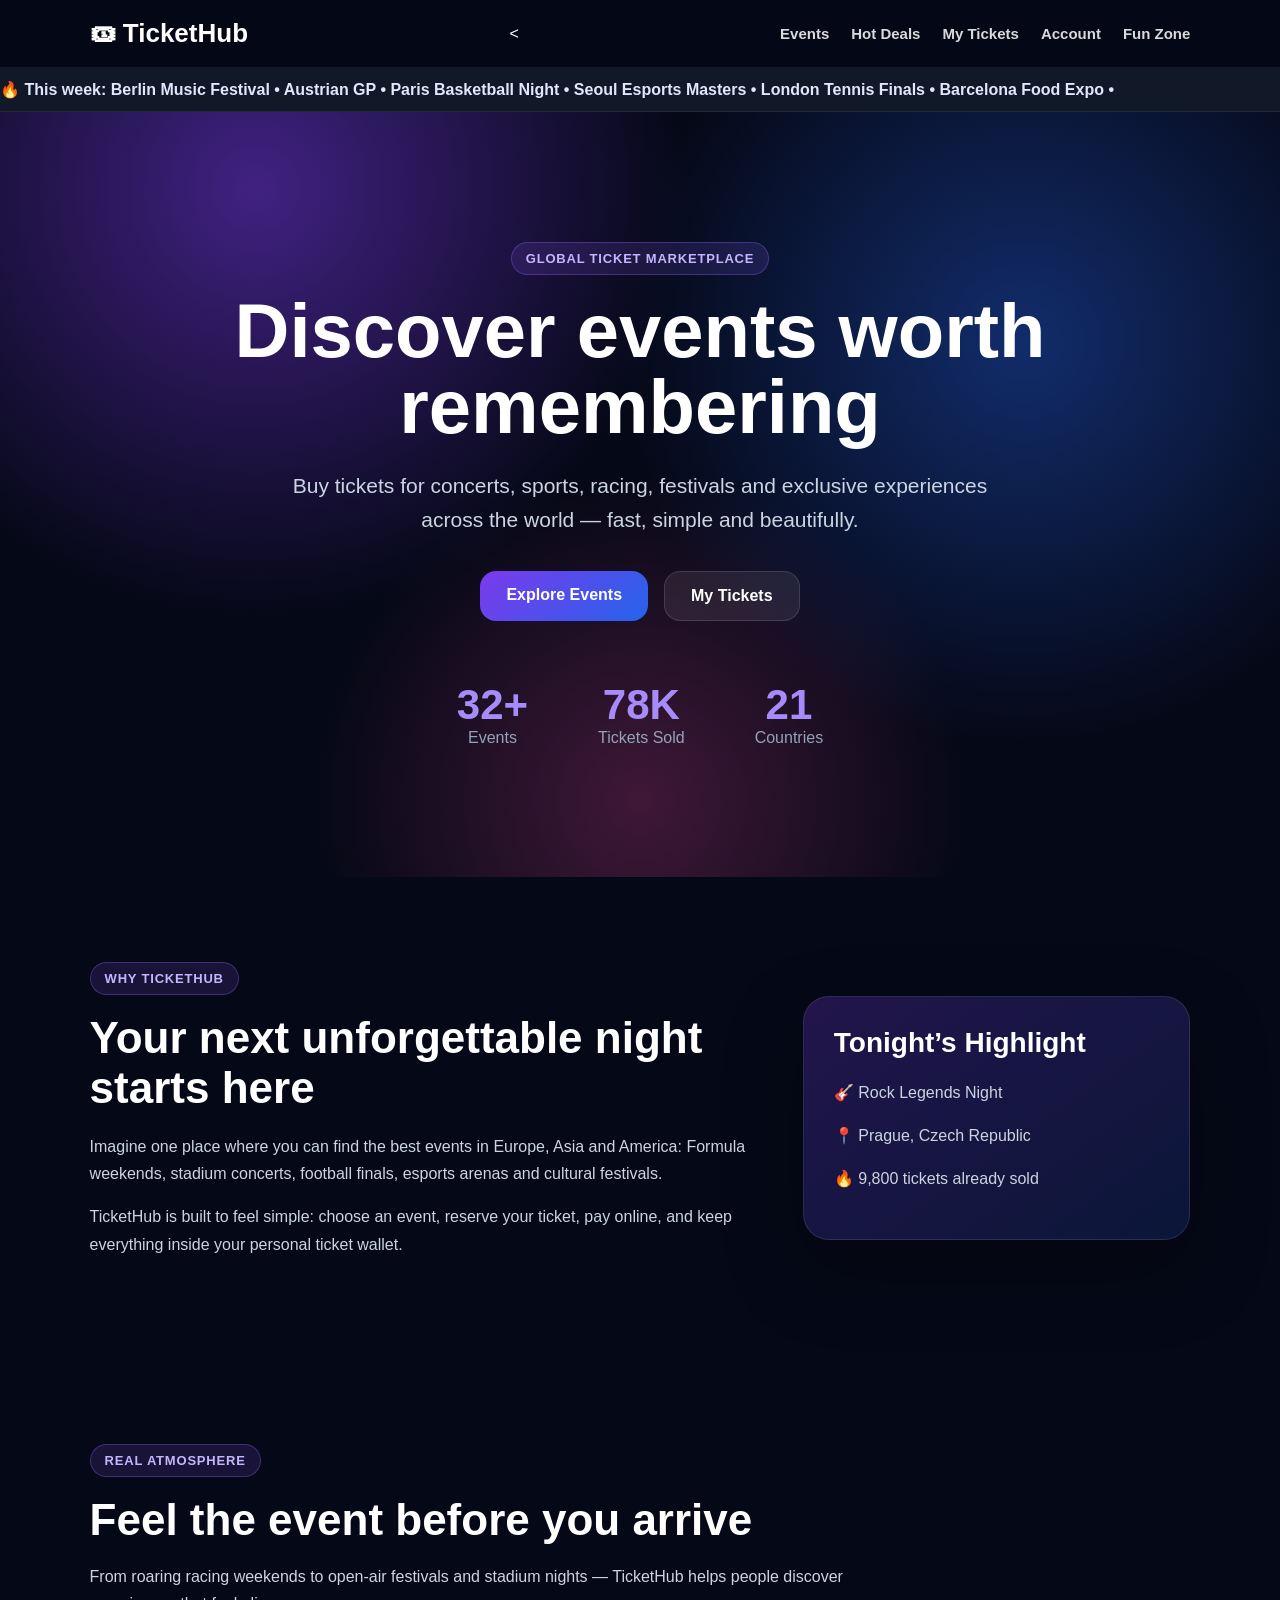
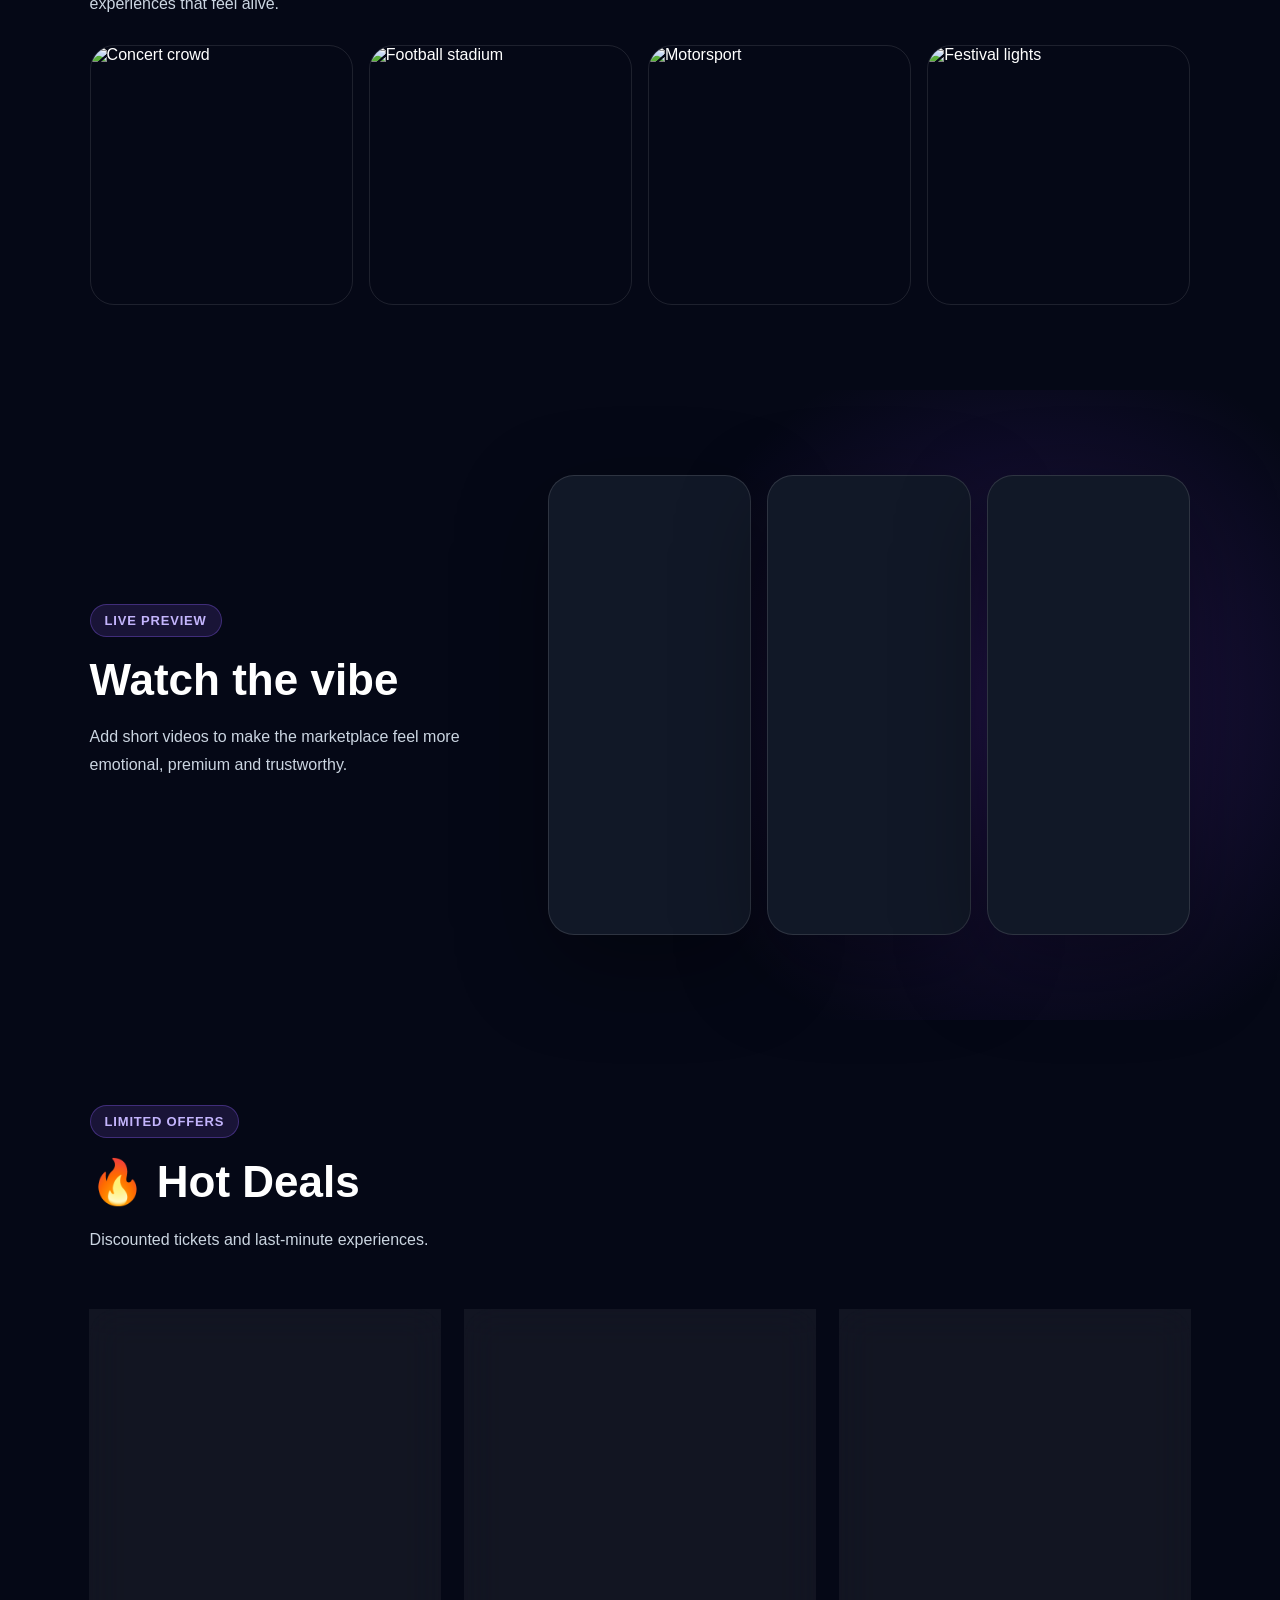
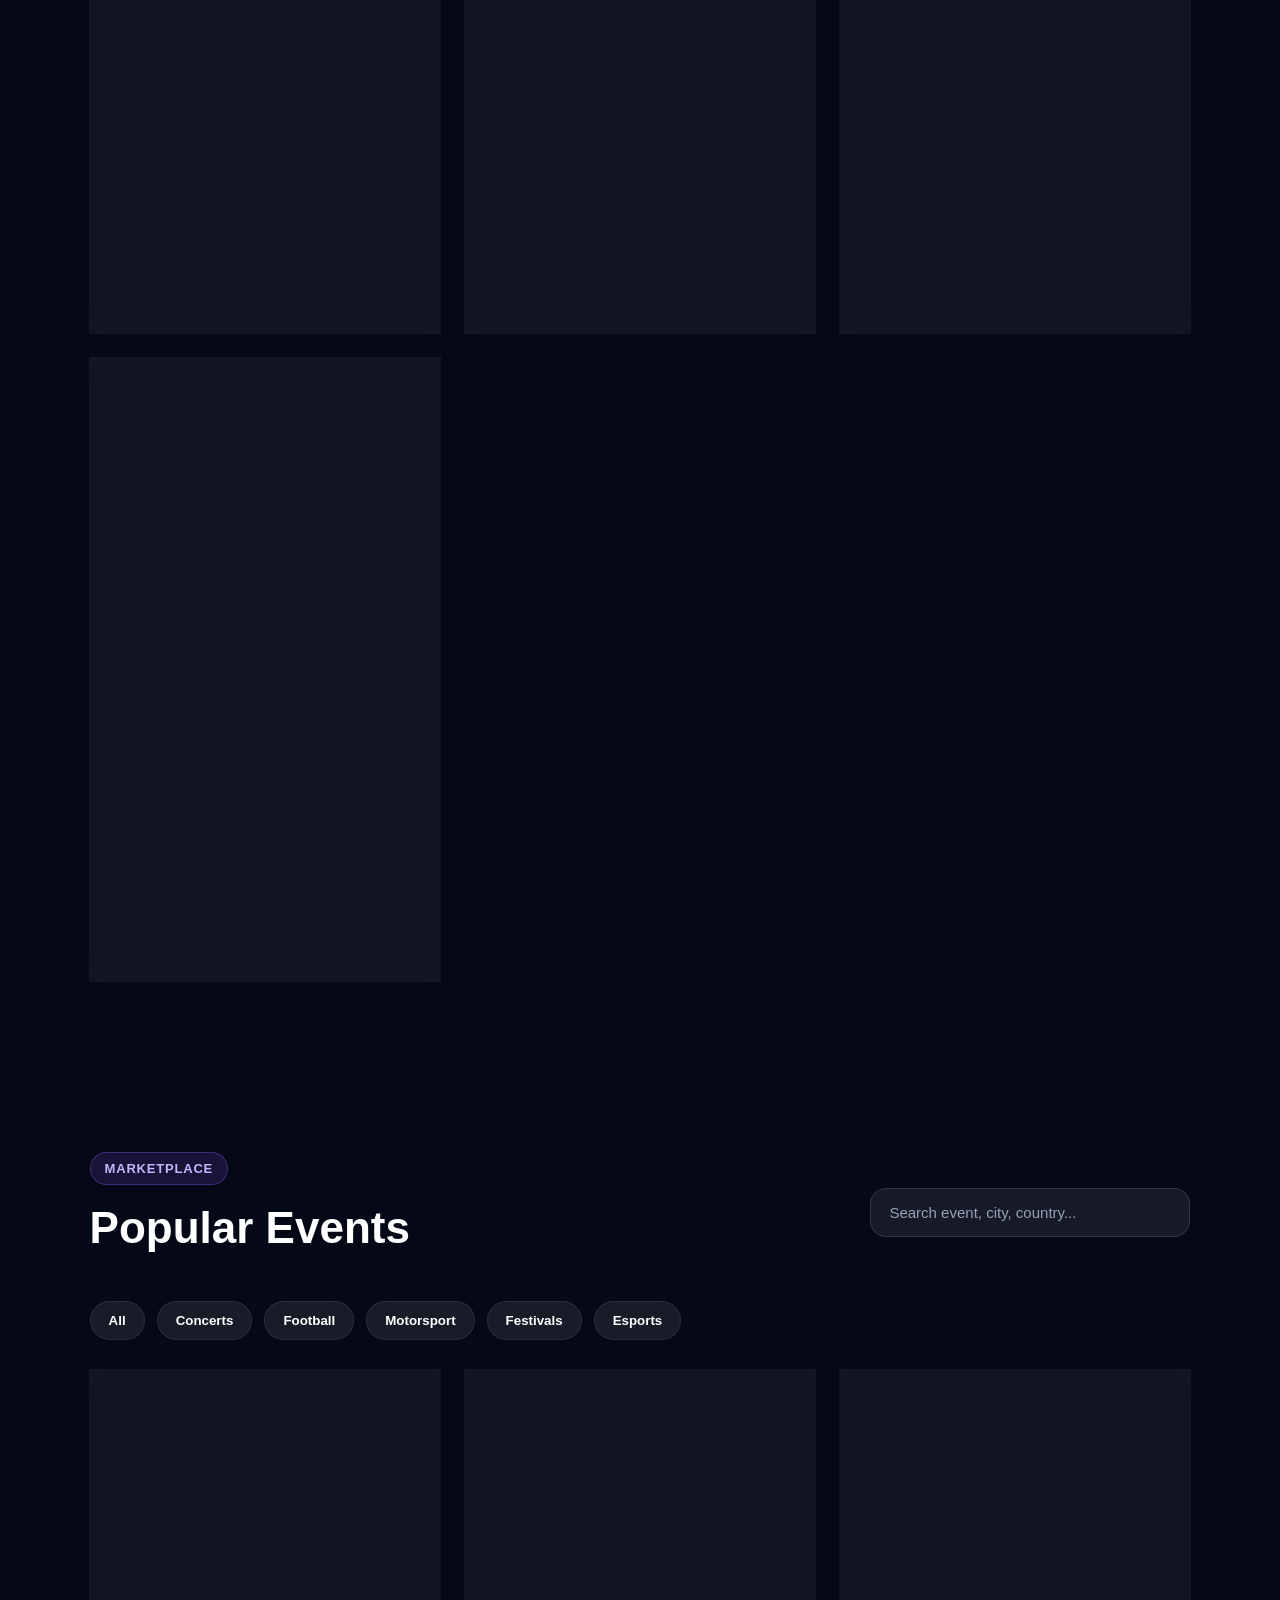
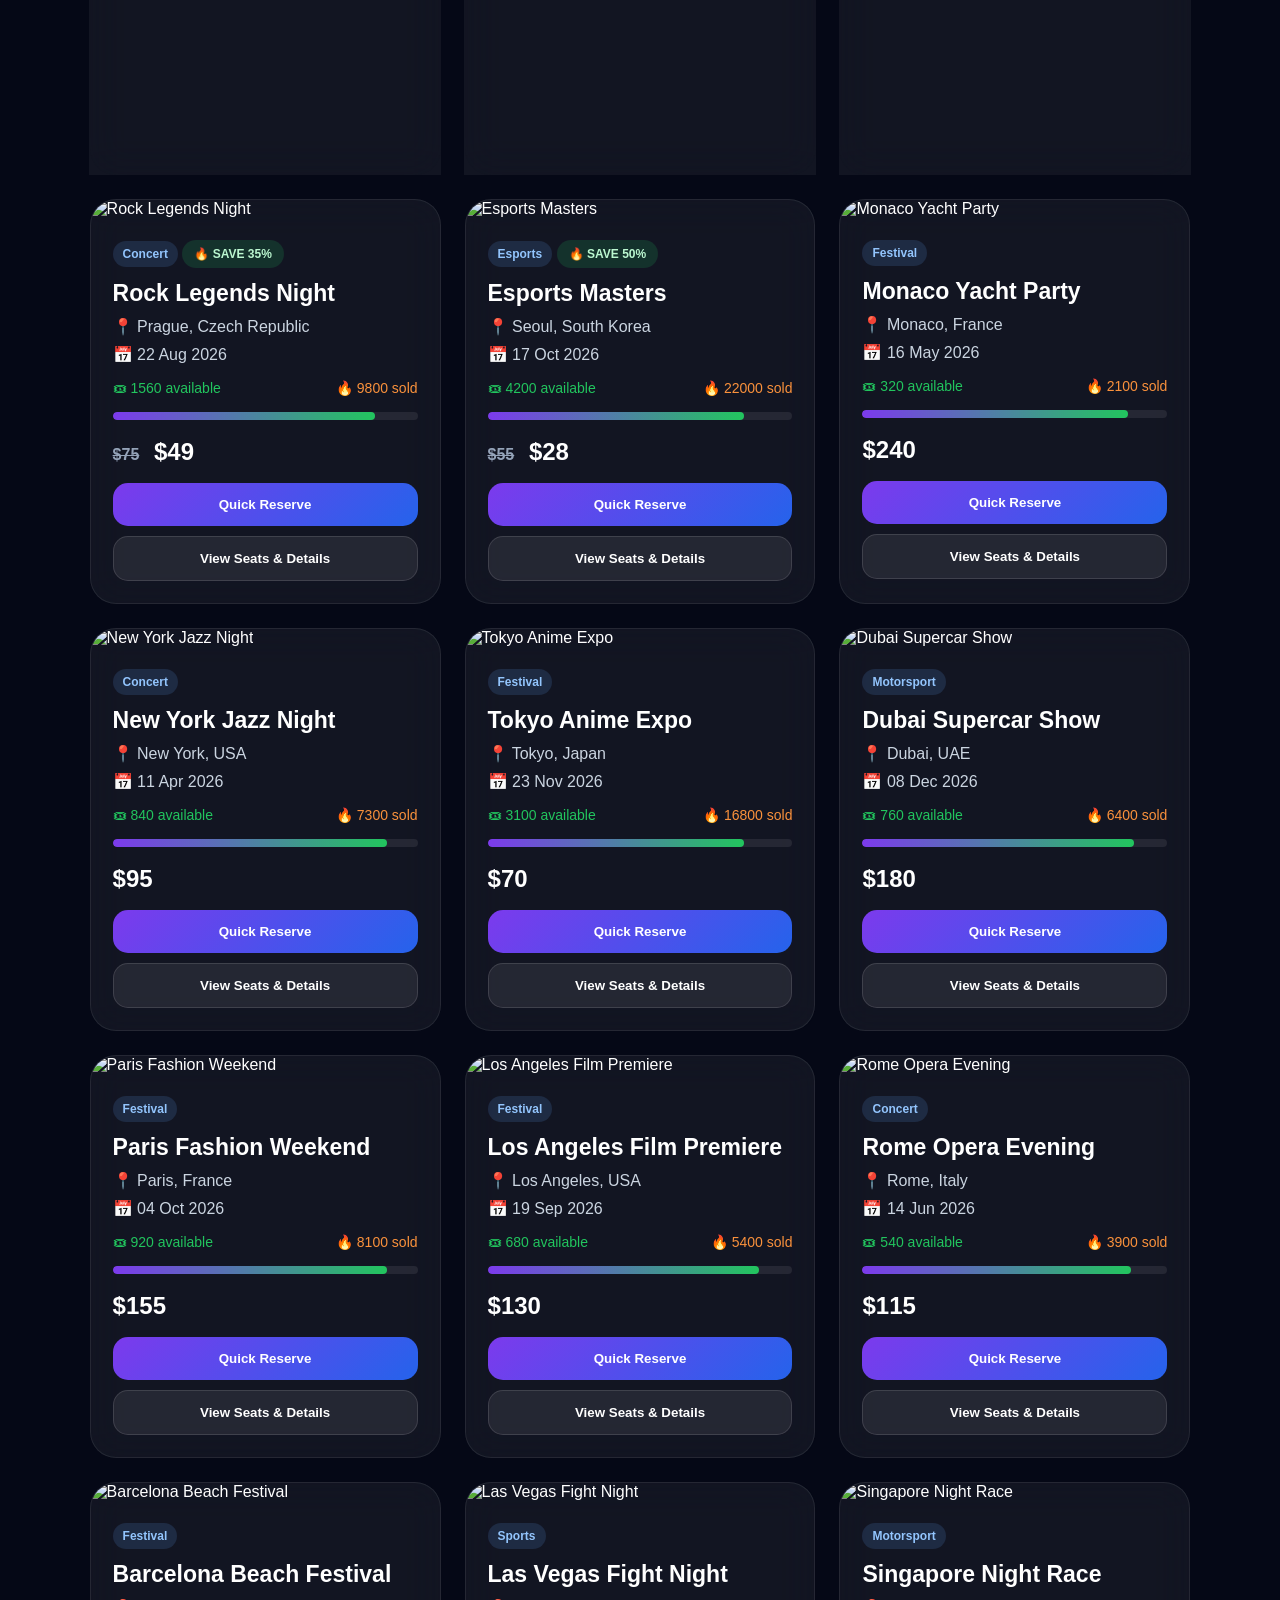
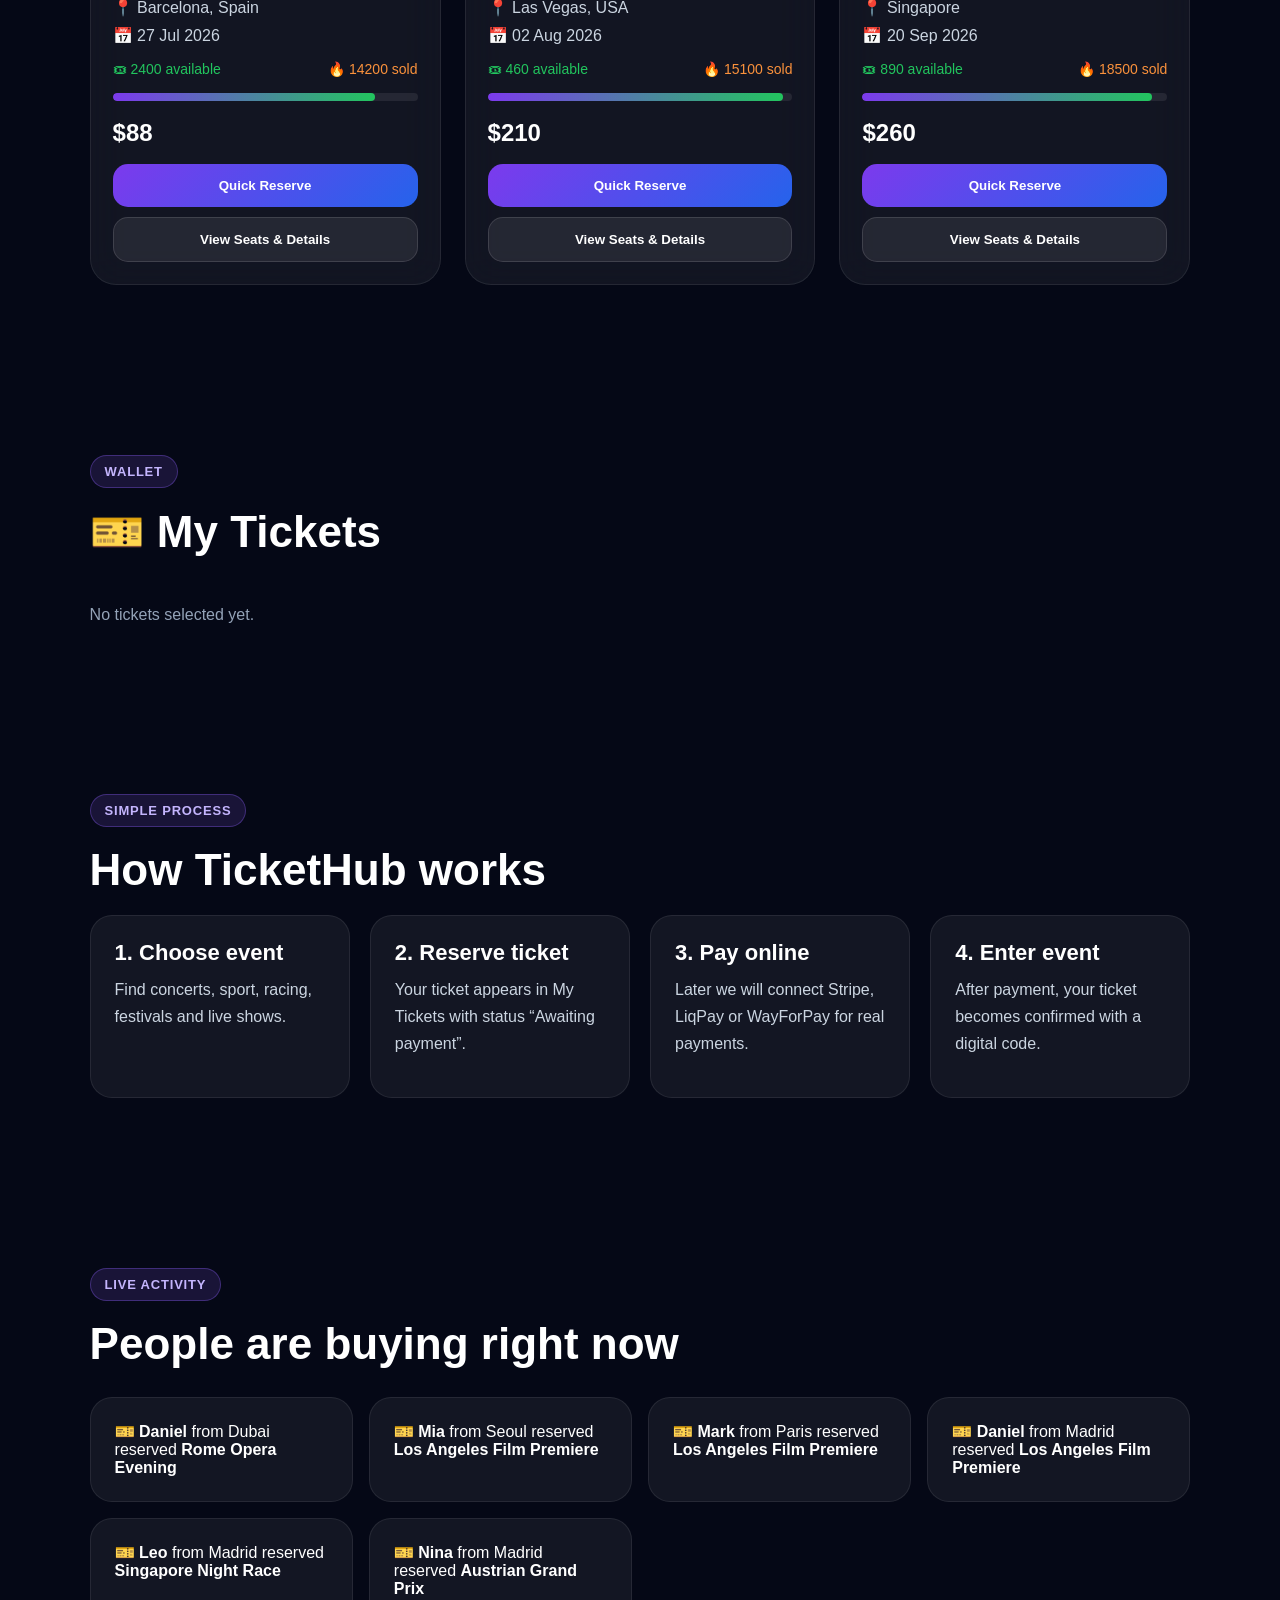
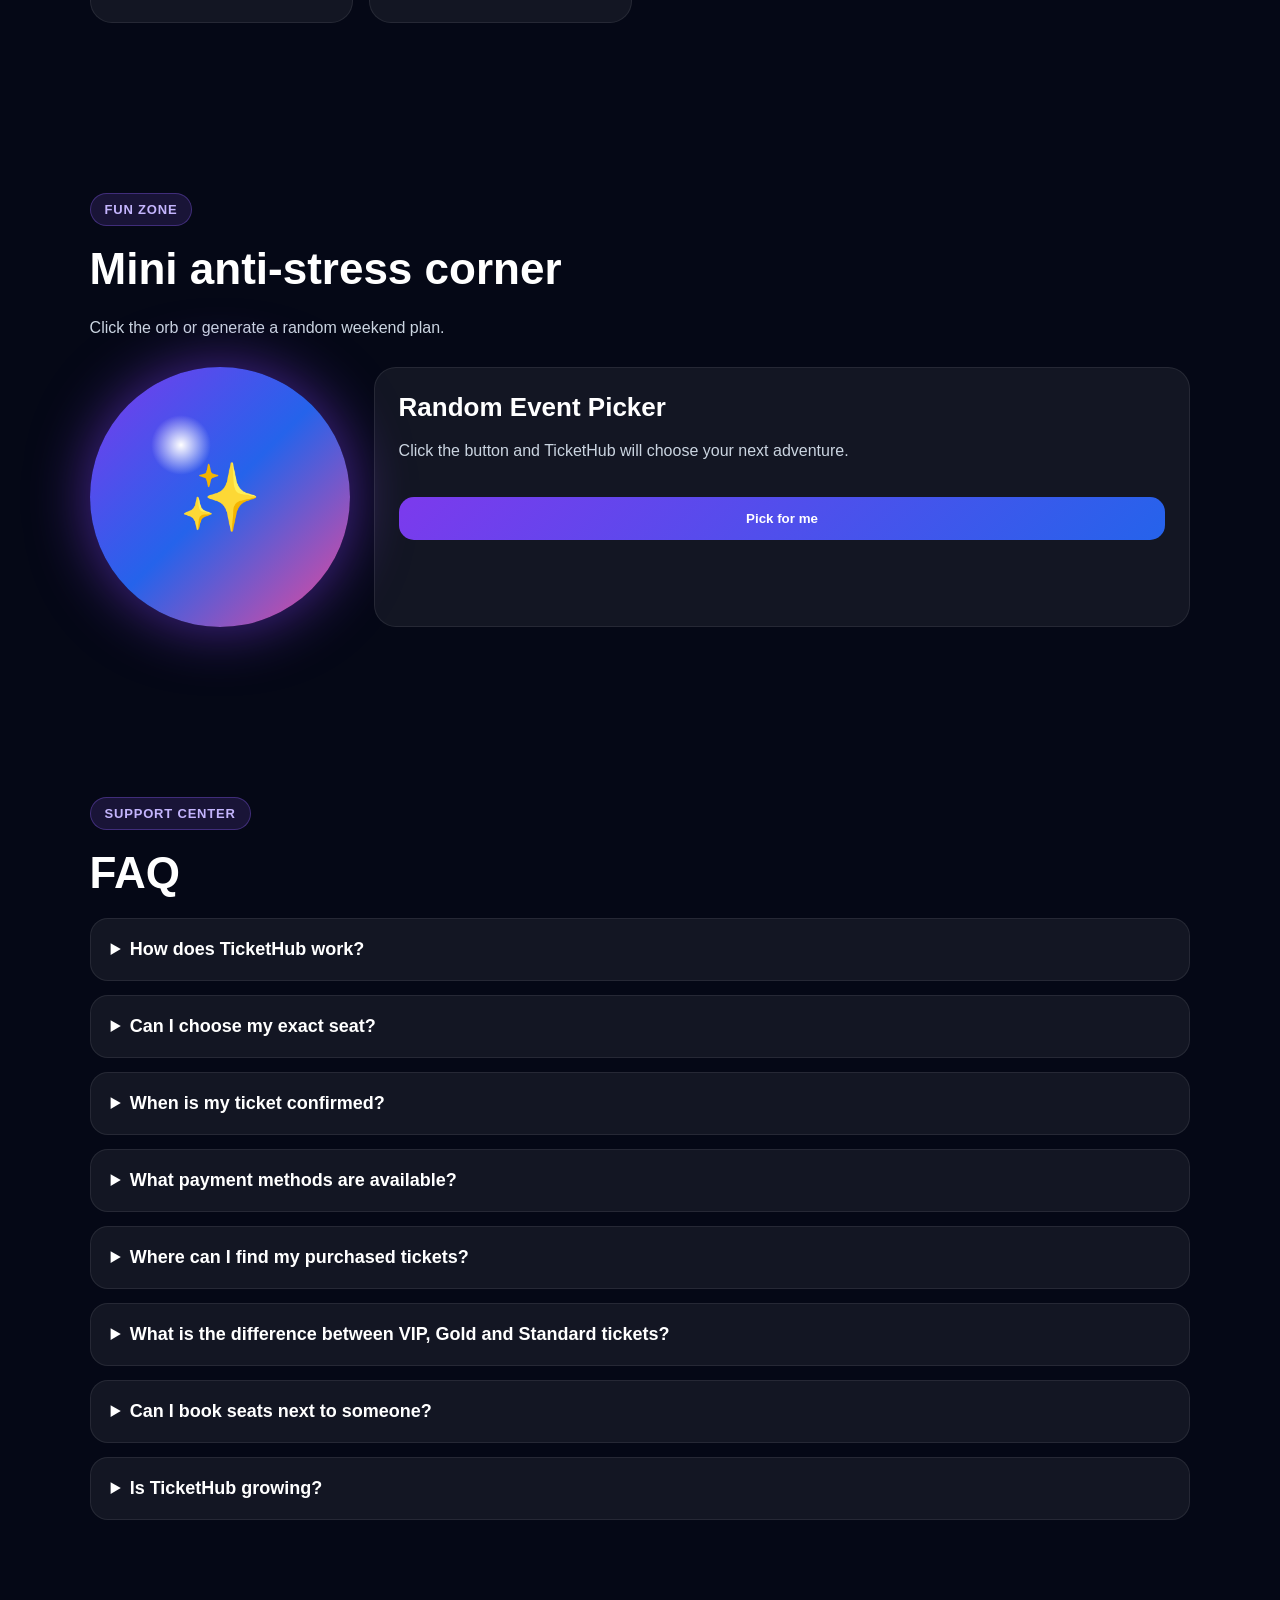
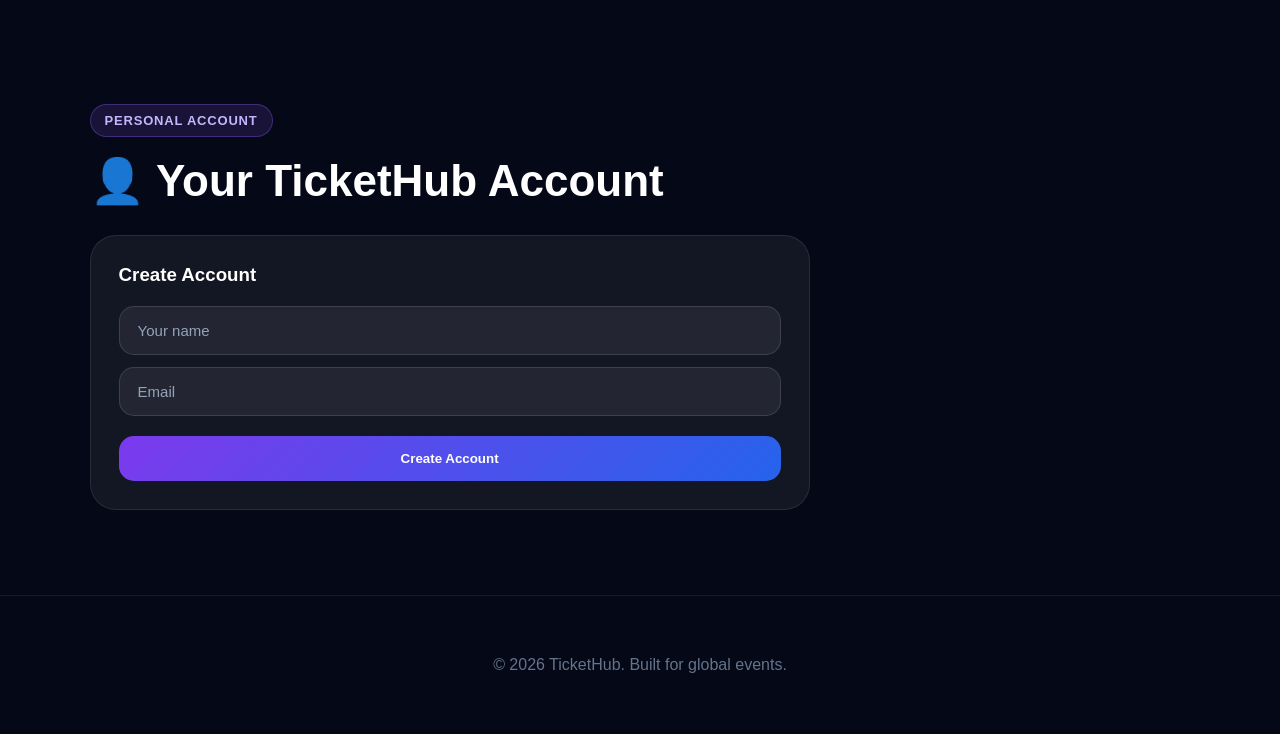
==== commit 0f14704e: "Multi-seat checkout update" ====
--- a/index.html
+++ b/index.html
@@ -227,23 +227,75 @@
   </div>
 </section>
 
-<section class="faq">
-  <span class="section-label">Questions</span>
+<section class="faq" id="faq">
+  <span class="section-label">Support Center</span>
   <h2>FAQ</h2>
 
   <details>
-    <summary>Is payment real now?</summary>
-    <p>Not yet. Current payment is demo. Real payment will require Stripe, LiqPay or WayForPay account.</p>
-  </details>
-
-  <details>
-    <summary>Can tickets be deleted?</summary>
-    <p>Yes. You can delete tickets from My Tickets.</p>
-  </details>
-
-  <details>
-    <summary>Will this work on mobile?</summary>
-    <p>Yes. The design is responsive and works on phones, tablets and laptops.</p>
+    <summary>How does TicketHub work?</summary>
+    <p>
+      TicketHub helps customers discover live events, choose seats on interactive venue maps,
+      reserve tickets and complete payment online. After payment, the customer receives access
+      to a digital ticket with event details and QR code.
+    </p>
+  </details>
+
+  <details>
+    <summary>Can I choose my exact seat?</summary>
+    <p>
+      Yes. For events with seating, TicketHub provides an interactive seat map where you can
+      choose available seats, zones and ticket classes such as VIP, Gold and Standard.
+    </p>
+  </details>
+
+  <details>
+    <summary>When is my ticket confirmed?</summary>
+    <p>
+      Your ticket is confirmed after successful payment. Once payment is completed, the ticket
+      status is updated and the digital ticket becomes available in My Tickets and in your account.
+    </p>
+  </details>
+
+  <details>
+    <summary>What payment methods are available?</summary>
+    <p>
+      TicketHub supports online payment through PayPal Checkout. Crypto payment is also available
+      for selected orders, depending on the payment option shown on the checkout page.
+    </p>
+  </details>
+
+  <details>
+    <summary>Where can I find my purchased tickets?</summary>
+    <p>
+      All reserved and paid tickets are stored in My Tickets. Registered customers can also view
+      their ticket history, spending, saved discounts and digital tickets in the personal account dashboard.
+    </p>
+  </details>
+
+  <details>
+    <summary>What is the difference between VIP, Gold and Standard tickets?</summary>
+    <p>
+      VIP tickets usually offer the closest view, premium areas or special access. Gold tickets provide
+      a balanced view and comfort. Standard tickets are the most affordable way to attend the event.
+      Exact benefits may vary depending on the venue and event type.
+    </p>
+  </details>
+
+  <details>
+    <summary>Can I book seats next to someone?</summary>
+    <p>
+      Yes. TicketHub keeps selected pairs of nearby seats available where possible, so customers can
+      reserve two seats next to each other for concerts, stadium events, races and sports arenas.
+    </p>
+  </details>
+
+  <details>
+    <summary>Is TicketHub growing?</summary>
+    <p>
+      Yes. TicketHub is actively expanding with new events, improved seat maps, digital ticketing,
+      secure online payments and a better customer account experience. More features and event
+      categories will be added over time.
+    </p>
   </details>
 </section>
 <section id="account" class="account-section">
--- a/style.css
+++ b/style.css
@@ -1444,4 +1444,679 @@
 .seat{
 height:44px;
 }
+}
+.wide-event-layout{
+grid-template-columns:.8fr 1.4fr;
+}
+
+.advanced-map-box{
+overflow:hidden;
+}
+
+.seat-summary-box{
+margin:24px 0;
+padding:20px;
+border-radius:20px;
+background:#0f172a;
+border:1px solid rgba(255,255,255,.08);
+}
+
+.seat-summary-box h3{
+margin-bottom:12px;
+}
+
+.seat-summary-box p{
+margin-bottom:6px;
+}
+
+.advanced-venue{
+position:relative;
+padding:28px;
+border-radius:30px;
+background:#0f172a;
+border:1px solid rgba(255,255,255,.08);
+overflow:hidden;
+}
+
+.venue-center{
+height:170px;
+border-radius:28px;
+display:flex;
+flex-direction:column;
+align-items:center;
+justify-content:center;
+text-align:center;
+margin-bottom:28px;
+border:2px solid rgba(255,255,255,.12);
+color:white;
+}
+
+.concert-center{
+background:linear-gradient(135deg,#7c3aed,#2563eb);
+clip-path:ellipse(70% 55% at 50% 50%);
+}
+
+.stadium-center{
+background:linear-gradient(135deg,#16a34a,#15803d);
+}
+
+.race-center{
+background:#111827;
+border-radius:50%;
+}
+
+.tennis-center{
+background:linear-gradient(135deg,#2563eb,#1d4ed8);
+}
+
+.arena-center{
+background:linear-gradient(135deg,#7c3aed,#ec4899);
+}
+
+.field-lines,
+.track-line,
+.court-net{
+width:70%;
+height:60%;
+border:2px solid rgba(255,255,255,.6);
+border-radius:18px;
+position:absolute;
+}
+
+.track-line{
+border-radius:50%;
+}
+
+.court-net{
+height:2px;
+background:white;
+border:none;
+}
+
+.advanced-seat-grid{
+display:grid;
+grid-template-columns:repeat(14,1fr);
+gap:8px;
+}
+
+.advanced-seat{
+height:34px;
+font-size:11px;
+border-radius:9px;
+}
+
+.advanced-seat.vip{
+background:#ec4899;
+}
+
+.advanced-seat.gold{
+background:#f59e0b;
+color:#111827;
+}
+
+.advanced-seat.standard{
+background:#2563eb;
+}
+
+.advanced-seat.sold{
+background:#475569;
+color:#94a3b8;
+cursor:not-allowed;
+opacity:.5;
+}
+
+.advanced-seat.active{
+outline:3px solid white;
+transform:scale(1.15);
+box-shadow:0 0 25px rgba(255,255,255,.35);
+}
+
+.legend-selected{
+background:white;
+}
+
+.football-map .advanced-seat-grid{
+grid-template-columns:repeat(16,1fr);
+}
+
+.race-map .advanced-seat-grid{
+grid-template-columns:repeat(16,1fr);
+}
+
+.concert-map .advanced-seat-grid{
+grid-template-columns:repeat(14,1fr);
+}
+
+.tennis-map .advanced-seat-grid{
+grid-template-columns:repeat(12,1fr);
+}
+
+@media(max-width:1000px){
+.wide-event-layout{
+grid-template-columns:1fr;
+}
+
+.advanced-seat-grid,
+.football-map .advanced-seat-grid,
+.race-map .advanced-seat-grid,
+.concert-map .advanced-seat-grid,
+.tennis-map .advanced-seat-grid{
+grid-template-columns:repeat(6,1fr);
+}
+
+.advanced-seat{
+height:38px;
+font-size:12px;
+}
+}
+.pro-event-layout{
+grid-template-columns:.72fr 1.45fr;
+gap:34px;
+}
+
+.pro-map-box{
+overflow:hidden;
+}
+
+.pro-map{
+padding:26px;
+border-radius:30px;
+background:
+radial-gradient(circle at 50% 20%,rgba(124,58,237,.18),transparent 35%),
+#0f172a;
+border:1px solid rgba(255,255,255,.09);
+}
+
+.pro-center{
+min-height:145px;
+border-radius:28px;
+display:flex;
+flex-direction:column;
+align-items:center;
+justify-content:center;
+text-align:center;
+position:relative;
+overflow:hidden;
+margin:18px 0;
+border:2px solid rgba(255,255,255,.12);
+color:white;
+font-weight:900;
+}
+
+.pro-center span{
+margin-top:8px;
+font-size:13px;
+color:#cbd5e1;
+}
+
+.pro-stage{
+background:linear-gradient(135deg,#7c3aed,#2563eb);
+clip-path:ellipse(72% 58% at 50% 50%);
+}
+
+.pro-football-field{
+background:linear-gradient(135deg,#16a34a,#15803d);
+}
+
+.football-line{
+position:absolute;
+width:78%;
+height:62%;
+border:2px solid rgba(255,255,255,.65);
+border-radius:16px;
+}
+
+.pro-race-track{
+background:#020617;
+border-radius:50%;
+min-height:210px;
+}
+
+.track-inner{
+position:absolute;
+width:78%;
+height:58%;
+border:18px solid rgba(255,255,255,.16);
+border-radius:50%;
+box-shadow:inset 0 0 0 2px rgba(255,255,255,.28);
+}
+
+.pro-tennis-court{
+background:linear-gradient(135deg,#2563eb,#1d4ed8);
+}
+
+.tennis-net{
+position:absolute;
+width:76%;
+height:2px;
+background:white;
+opacity:.85;
+}
+
+.pro-esports-screen{
+background:linear-gradient(135deg,#111827,#7c3aed);
+}
+
+.pro-arena{
+background:linear-gradient(135deg,#ec4899,#7c3aed);
+}
+
+.pro-section{
+padding:18px;
+border-radius:22px;
+background:rgba(255,255,255,.055);
+border:1px solid rgba(255,255,255,.08);
+margin-bottom:16px;
+}
+
+.pro-section-head{
+display:flex;
+justify-content:space-between;
+gap:16px;
+align-items:center;
+margin-bottom:14px;
+}
+
+.pro-section-head h4{
+margin:0;
+font-size:16px;
+}
+
+.pro-section-head span{
+font-size:12px;
+font-weight:900;
+color:#cbd5e1;
+}
+
+.pro-seats{
+display:grid;
+grid-template-columns:repeat(auto-fit,minmax(38px,1fr));
+gap:7px;
+}
+
+.pro-seat{
+height:34px;
+border:none;
+border-radius:9px;
+font-size:11px;
+font-weight:900;
+cursor:pointer;
+color:white;
+transition:.22s;
+}
+
+.pro-seat.vip{
+background:#ec4899;
+}
+
+.pro-seat.gold{
+background:#f59e0b;
+color:#111827;
+}
+
+.pro-seat.standard{
+background:#2563eb;
+}
+
+.pro-seat.sold{
+background:#475569;
+color:#94a3b8;
+opacity:.52;
+cursor:not-allowed;
+}
+
+.pro-seat:not(.sold):hover{
+transform:translateY(-3px) scale(1.04);
+box-shadow:0 12px 30px rgba(124,58,237,.28);
+}
+
+.pro-seat.active{
+outline:3px solid white;
+transform:scale(1.16);
+box-shadow:0 0 28px rgba(255,255,255,.45);
+}
+
+.stadium-middle{
+display:grid;
+grid-template-columns:.62fr 1.25fr .62fr;
+gap:16px;
+align-items:center;
+}
+
+.stadium-middle .pro-section{
+margin-bottom:0;
+}
+
+.race-side-stands,
+.concert-floor{
+display:grid;
+grid-template-columns:1fr 1fr;
+gap:16px;
+}
+
+.seat-summary-box{
+margin:24px 0;
+padding:20px;
+border-radius:20px;
+background:#0f172a;
+border:1px solid rgba(255,255,255,.08);
+}
+
+.seat-summary-box h3{
+margin-bottom:12px;
+}
+
+.legend-selected{
+background:white;
+}
+
+@media(max-width:1000px){
+.pro-event-layout{
+grid-template-columns:1fr;
+}
+
+.stadium-middle,
+.race-side-stands,
+.concert-floor{
+grid-template-columns:1fr;
+}
+
+.pro-seat{
+height:38px;
+font-size:12px;
+}
+}
+/* =========================
+   TicketHub SeatMap V2
+========================= */
+
+.seatmap-stats{
+display:grid;
+grid-template-columns:repeat(3,1fr);
+gap:12px;
+margin:24px 0;
+}
+
+.seatmap-stats div{
+padding:18px;
+border-radius:18px;
+background:rgba(255,255,255,.06);
+border:1px solid rgba(255,255,255,.08);
+}
+
+.seatmap-stats h3{
+font-size:28px;
+color:#a78bfa;
+}
+
+.seatmap-stats p{
+color:#94a3b8;
+font-size:13px;
+margin:0;
+}
+
+.seatmap-map{
+padding:26px;
+border-radius:30px;
+background:
+radial-gradient(circle at 50% 15%,rgba(124,58,237,.18),transparent 35%),
+#0f172a;
+border:1px solid rgba(255,255,255,.09);
+}
+
+.seatmap-center{
+min-height:150px;
+border-radius:28px;
+display:flex;
+flex-direction:column;
+align-items:center;
+justify-content:center;
+text-align:center;
+position:relative;
+overflow:hidden;
+margin:18px 0;
+border:2px solid rgba(255,255,255,.12);
+font-weight:900;
+}
+
+.seatmap-center span{
+margin-top:8px;
+font-size:13px;
+color:#cbd5e1;
+max-width:420px;
+}
+
+.seatmap-center-concert{
+background:linear-gradient(135deg,#7c3aed,#2563eb);
+clip-path:ellipse(72% 58% at 50% 50%);
+}
+
+.seatmap-center-football{
+background:linear-gradient(135deg,#16a34a,#15803d);
+}
+
+.seatmap-center-race{
+background:#020617;
+border-radius:50%;
+min-height:230px;
+}
+
+.seatmap-center-race::before{
+content:"";
+position:absolute;
+width:75%;
+height:55%;
+border:20px solid rgba(255,255,255,.16);
+border-radius:50%;
+box-shadow:inset 0 0 0 2px rgba(255,255,255,.28);
+}
+
+.seatmap-center-tennis{
+background:linear-gradient(135deg,#2563eb,#1d4ed8);
+}
+
+.seatmap-center-basketball,
+.seatmap-center-arena{
+background:linear-gradient(135deg,#ec4899,#7c3aed);
+}
+
+.seatmap-center-esports{
+background:linear-gradient(135deg,#111827,#7c3aed);
+}
+
+.seatmap-center-festival{
+background:linear-gradient(135deg,#f97316,#7c3aed);
+}
+
+.seatmap-section{
+padding:18px;
+border-radius:22px;
+background:rgba(255,255,255,.055);
+border:1px solid rgba(255,255,255,.08);
+margin-bottom:16px;
+}
+
+.seatmap-section-header{
+display:flex;
+justify-content:space-between;
+align-items:center;
+gap:14px;
+margin-bottom:14px;
+}
+
+.seatmap-section-header h4{
+margin:0;
+font-size:16px;
+}
+
+.seatmap-section-header span{
+font-size:12px;
+font-weight:900;
+color:#cbd5e1;
+}
+
+.seatmap-seats{
+display:grid;
+grid-template-columns:repeat(auto-fit,minmax(36px,1fr));
+gap:7px;
+}
+
+.seatmap-seat{
+height:34px;
+border:none;
+border-radius:9px;
+font-size:11px;
+font-weight:900;
+cursor:pointer;
+color:white;
+transition:.22s;
+}
+
+.seatmap-seat.vip{
+background:#ec4899;
+}
+
+.seatmap-seat.gold{
+background:#f59e0b;
+color:#111827;
+}
+
+.seatmap-seat.standard{
+background:#2563eb;
+}
+
+.seatmap-seat.sold{
+background:#475569;
+color:#94a3b8;
+opacity:.52;
+cursor:not-allowed;
+}
+
+.seatmap-seat:not(.sold):hover{
+transform:translateY(-3px) scale(1.04);
+box-shadow:0 12px 30px rgba(124,58,237,.28);
+}
+
+.seatmap-seat.active{
+outline:3px solid white;
+transform:scale(1.16);
+box-shadow:0 0 28px rgba(255,255,255,.45);
+}
+
+.seatmap-stadium-row{
+display:grid;
+grid-template-columns:.7fr 1.25fr .7fr;
+gap:16px;
+align-items:center;
+}
+
+.seatmap-stadium-row .seatmap-section{
+margin-bottom:0;
+}
+
+.seatmap-two-cols{
+display:grid;
+grid-template-columns:1fr 1fr;
+gap:16px;
+}
+
+.shape-arc{
+border-color:rgba(236,72,153,.35);
+}
+
+.shape-left,
+.shape-right{
+border-color:rgba(245,158,11,.28);
+}
+
+.shape-wide{
+border-color:rgba(37,99,235,.28);
+}
+
+.seat-summary-box{
+margin:24px 0;
+padding:20px;
+border-radius:20px;
+background:#0f172a;
+border:1px solid rgba(255,255,255,.08);
+}
+
+.seat-summary-box h3{
+margin-bottom:12px;
+}
+
+.seat-summary-box p{
+margin-bottom:6px;
+}
+
+.legend-selected{
+background:white;
+}
+
+@media(max-width:1000px){
+.pro-event-layout{
+grid-template-columns:1fr;
+}
+
+.seatmap-stadium-row,
+.seatmap-two-cols{
+grid-template-columns:1fr;
+}
+
+.seatmap-seat{
+height:38px;
+font-size:12px;
+}
+
+.seatmap-stats{
+grid-template-columns:1fr;
+}
+}
+.selected-seat-list{
+display:grid;
+gap:10px;
+margin-top:10px;
+}
+
+.selected-seat-item{
+display:grid;
+grid-template-columns:1fr;
+gap:4px;
+padding:12px;
+border-radius:14px;
+background:rgba(255,255,255,.06);
+border:1px solid rgba(255,255,255,.08);
+}
+
+.selected-seat-item span{
+font-weight:900;
+color:white;
+}
+
+.selected-seat-item small{
+color:#94a3b8;
+}
+
+.selected-seat-item strong{
+color:#bbf7d0;
+}
+
+.selected-total{
+margin-top:14px;
+padding:14px;
+border-radius:16px;
+background:rgba(34,197,94,.13);
+border:1px solid rgba(34,197,94,.28);
+display:flex;
+justify-content:space-between;
+gap:12px;
+font-weight:900;
+}
+
+.selected-total span{
+color:#bbf7d0;
+}
+
+.selected-total strong{
+color:white;
 }
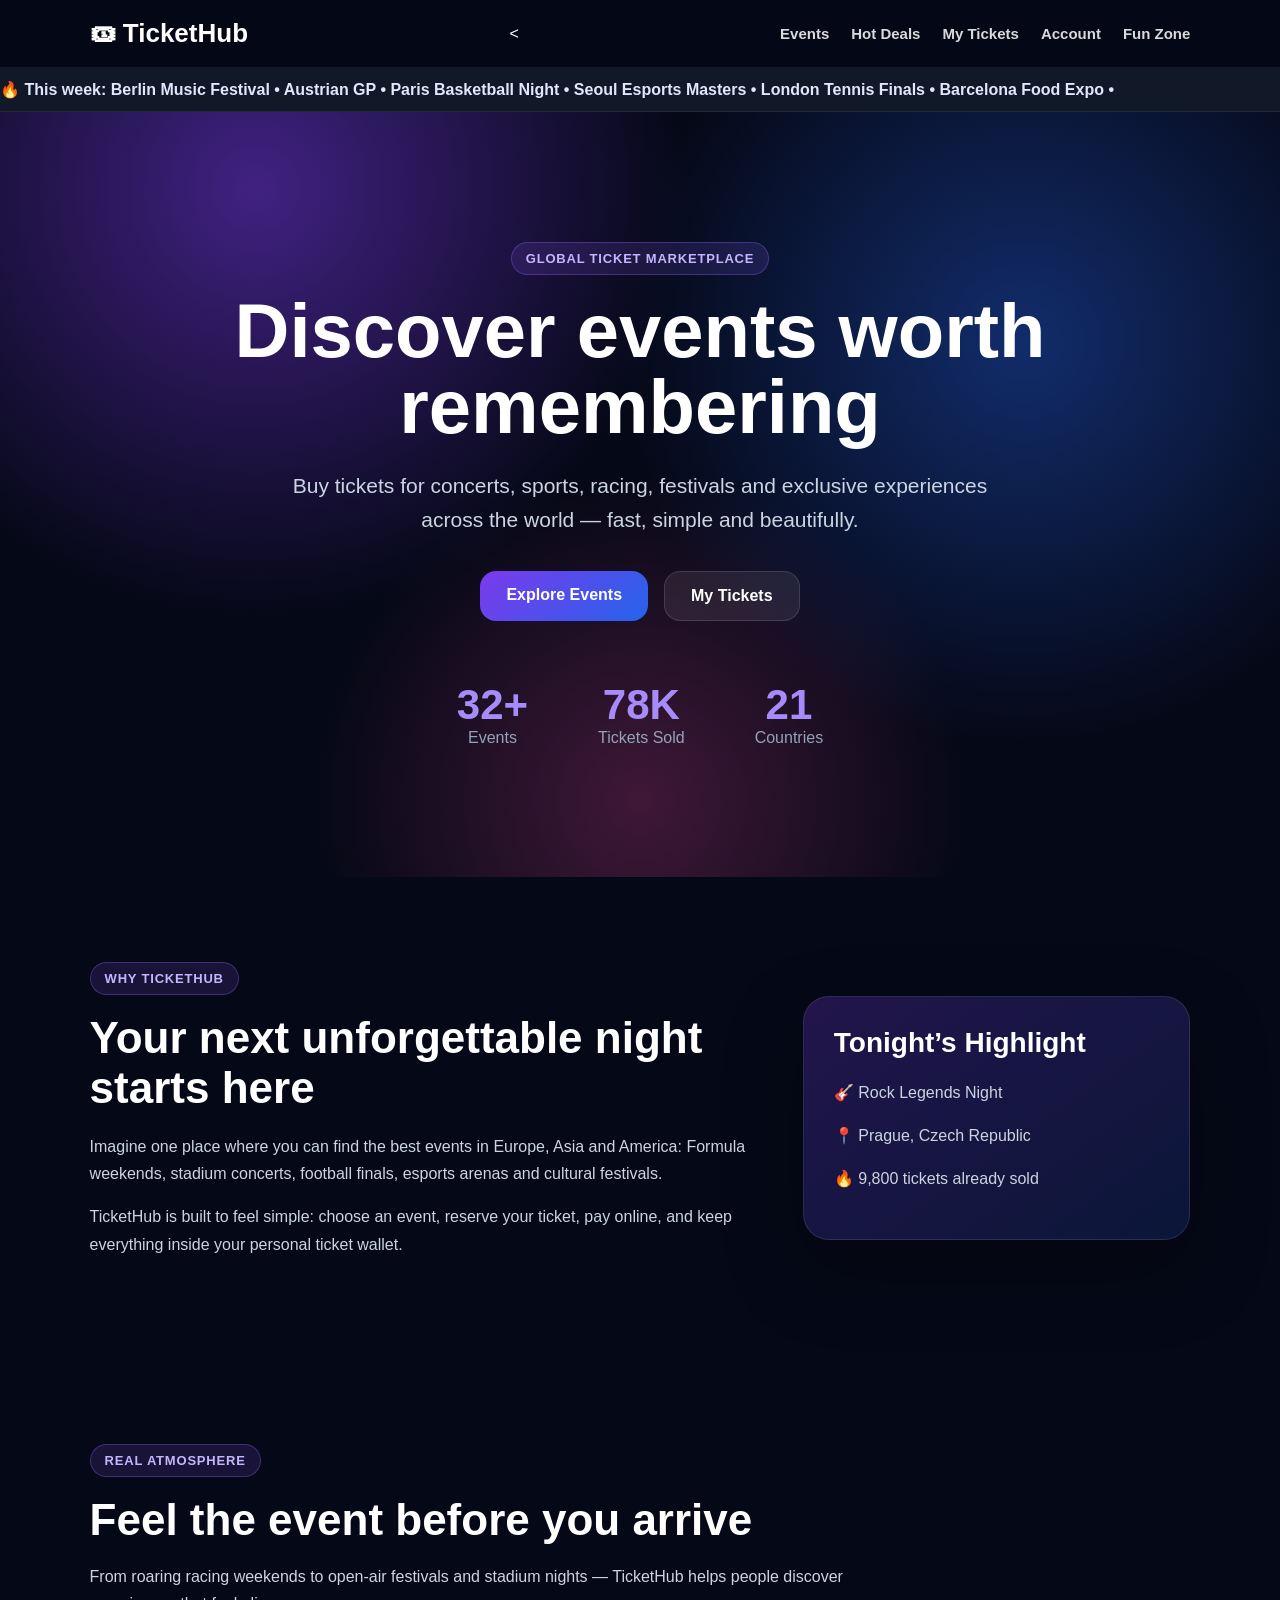
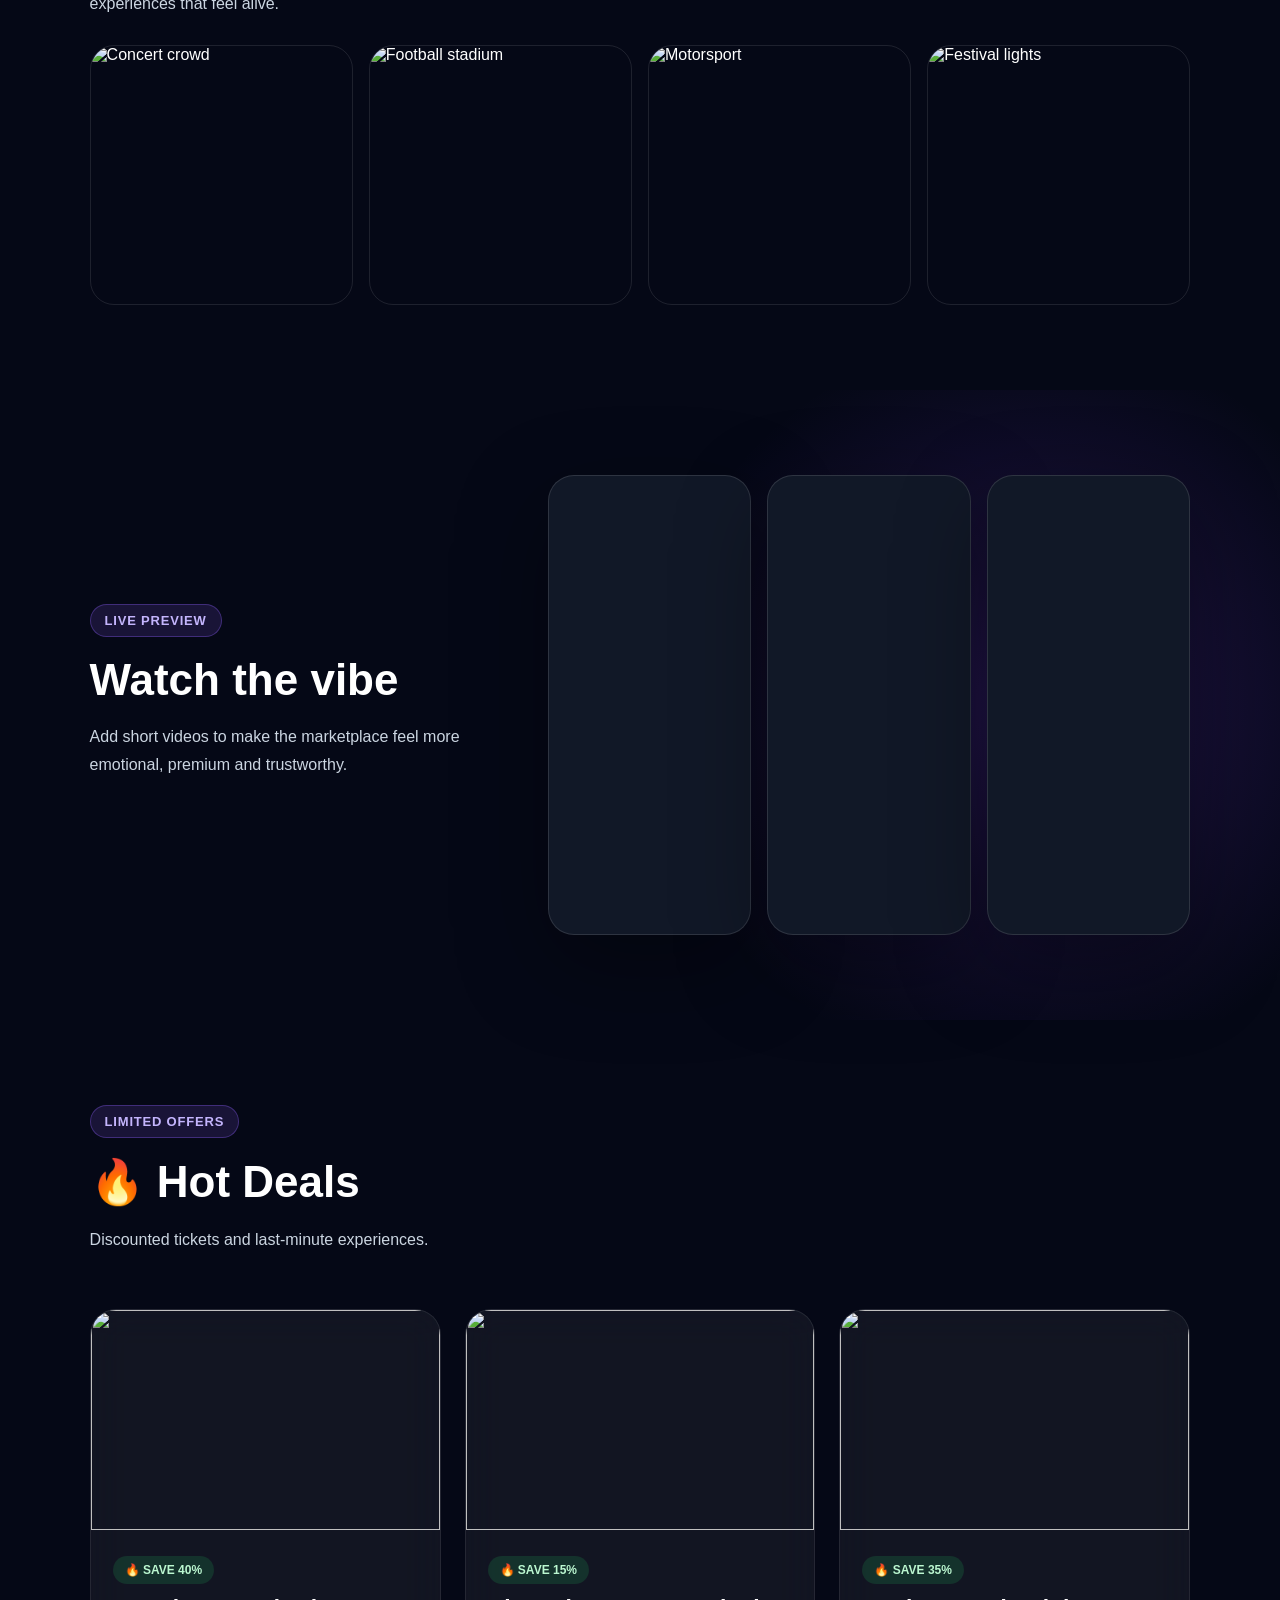
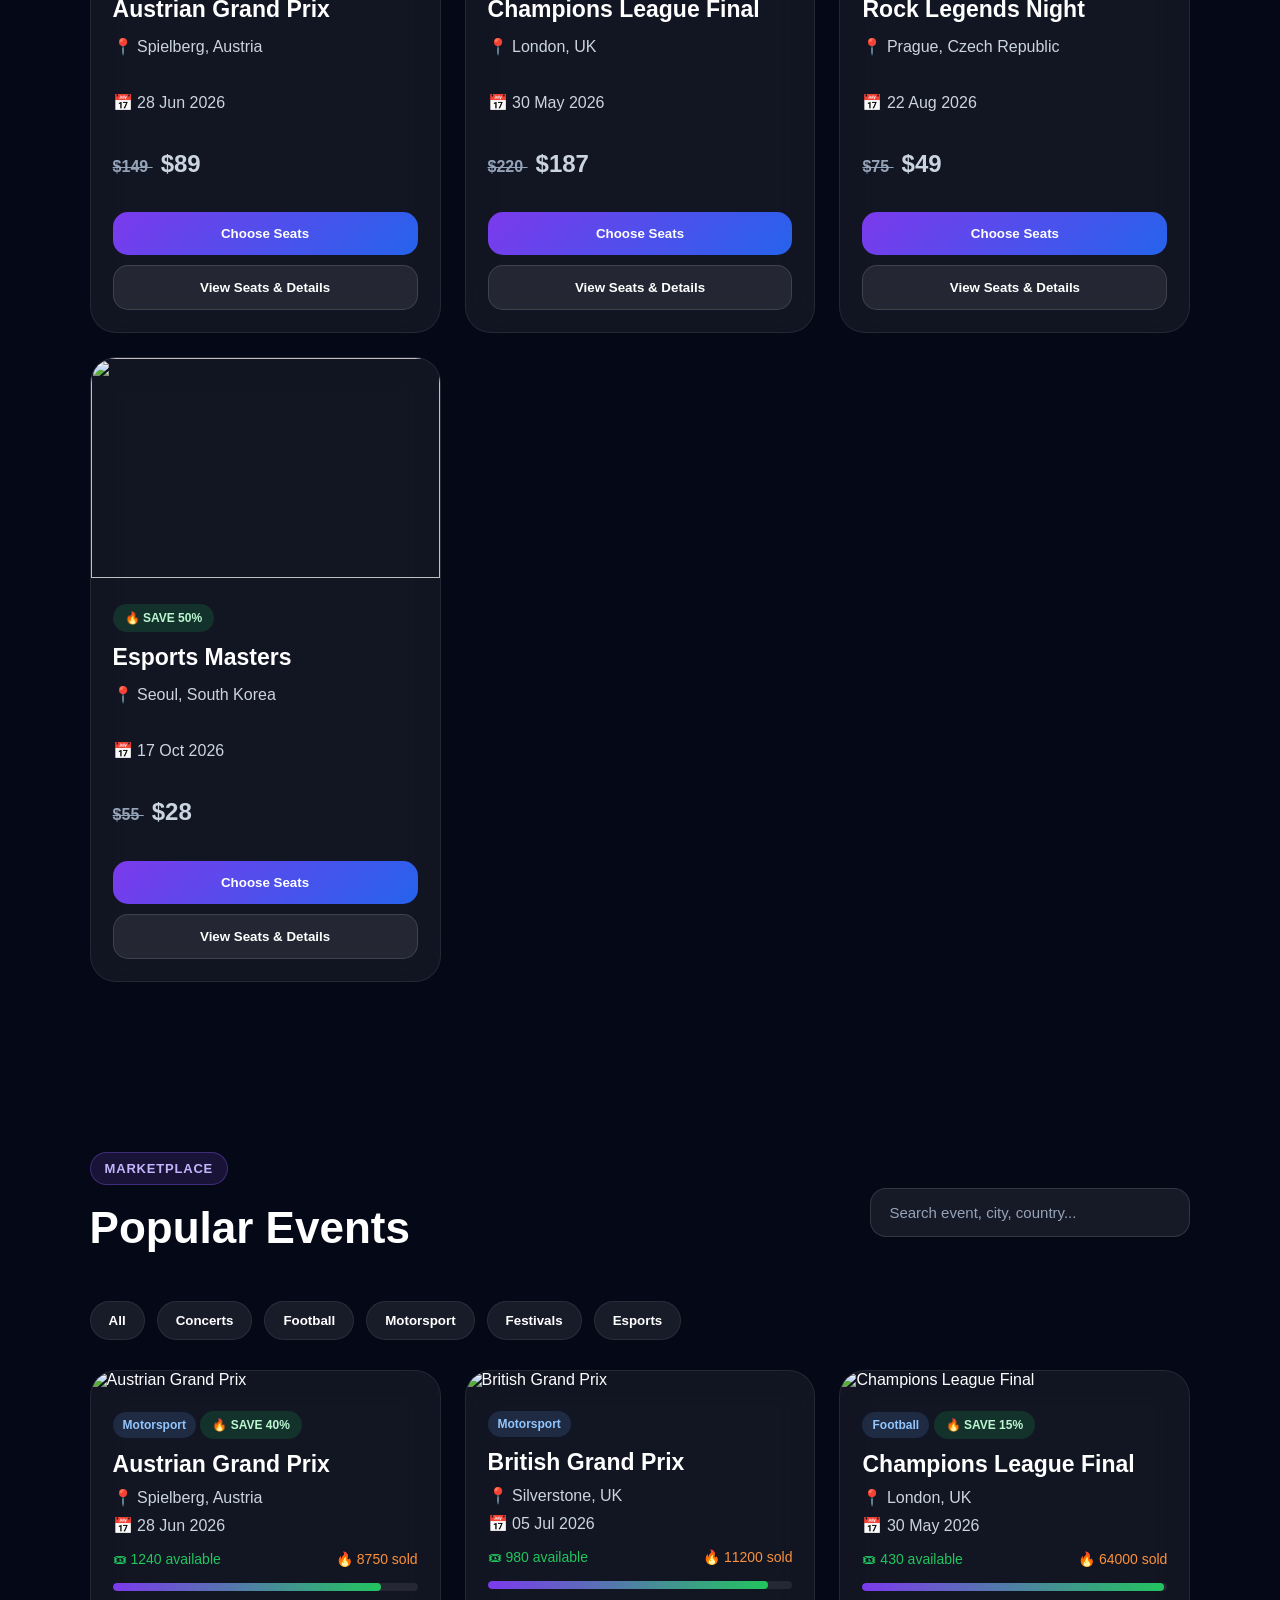
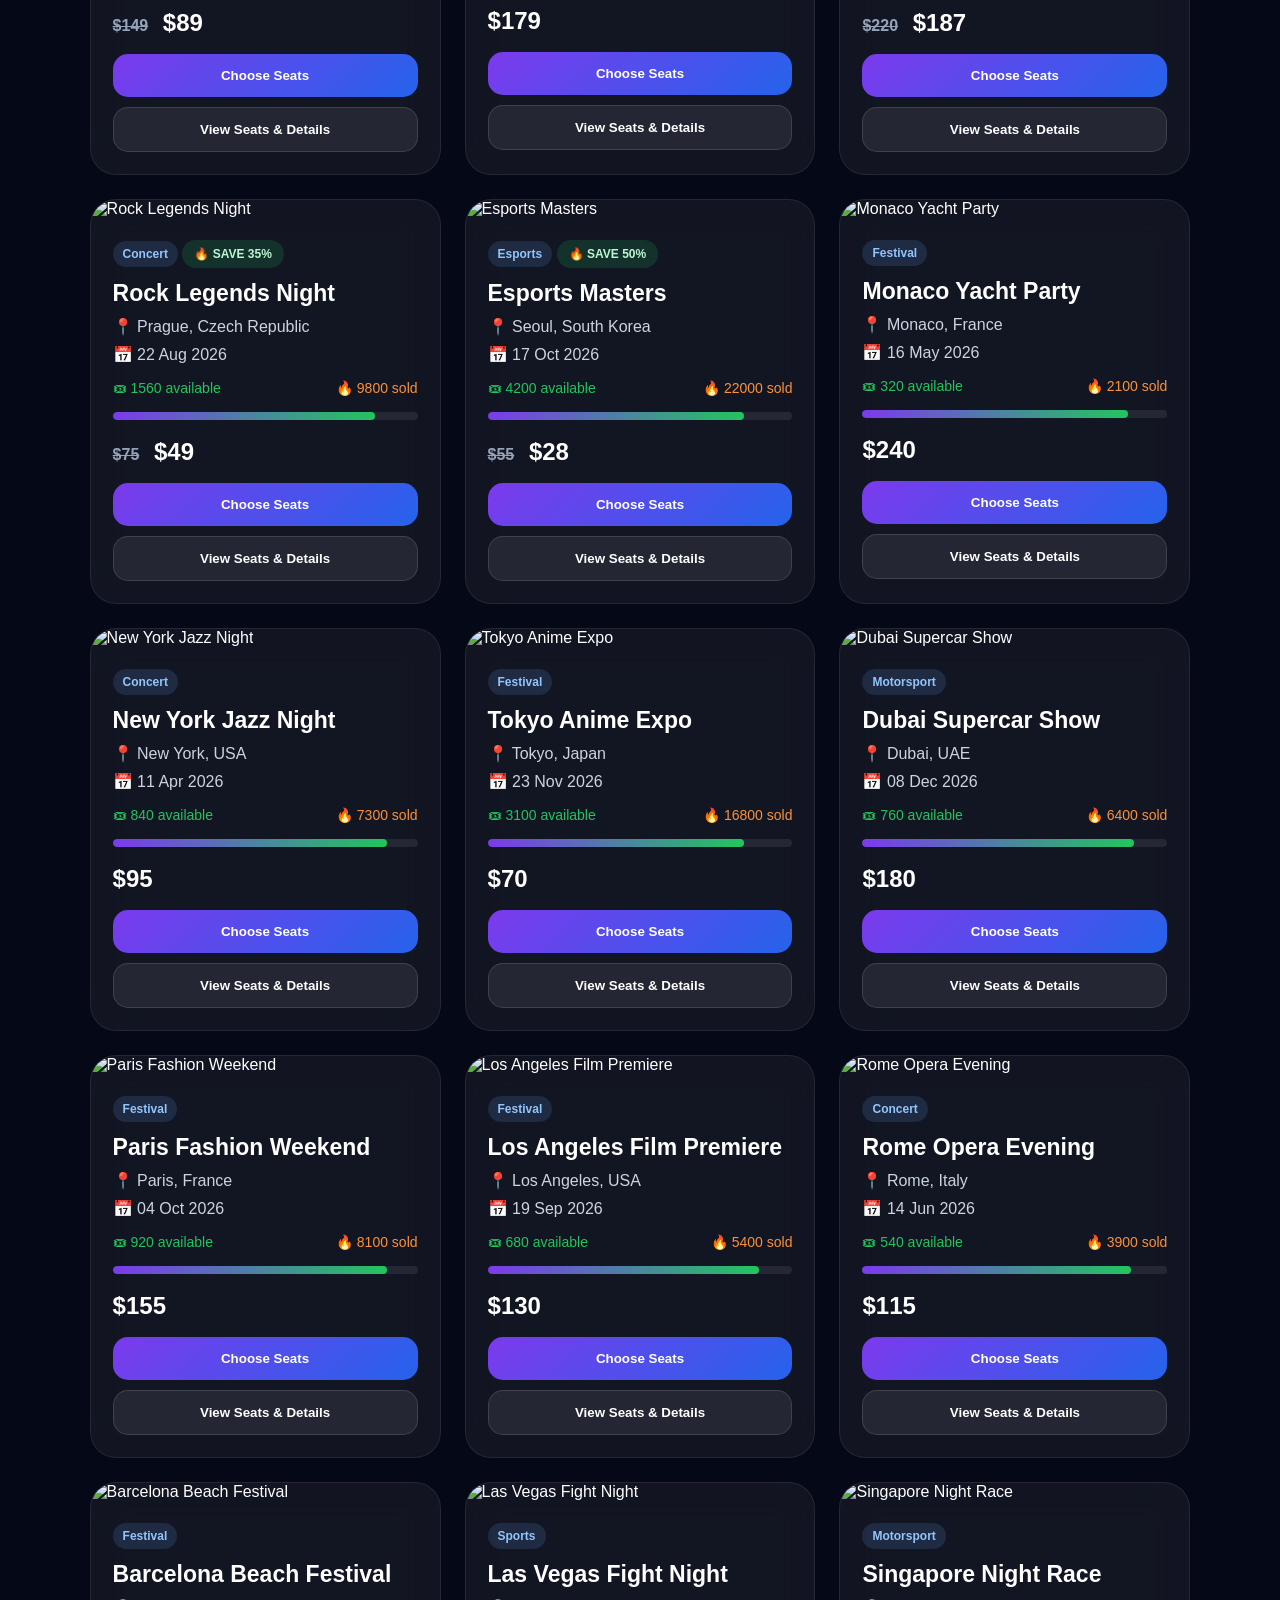
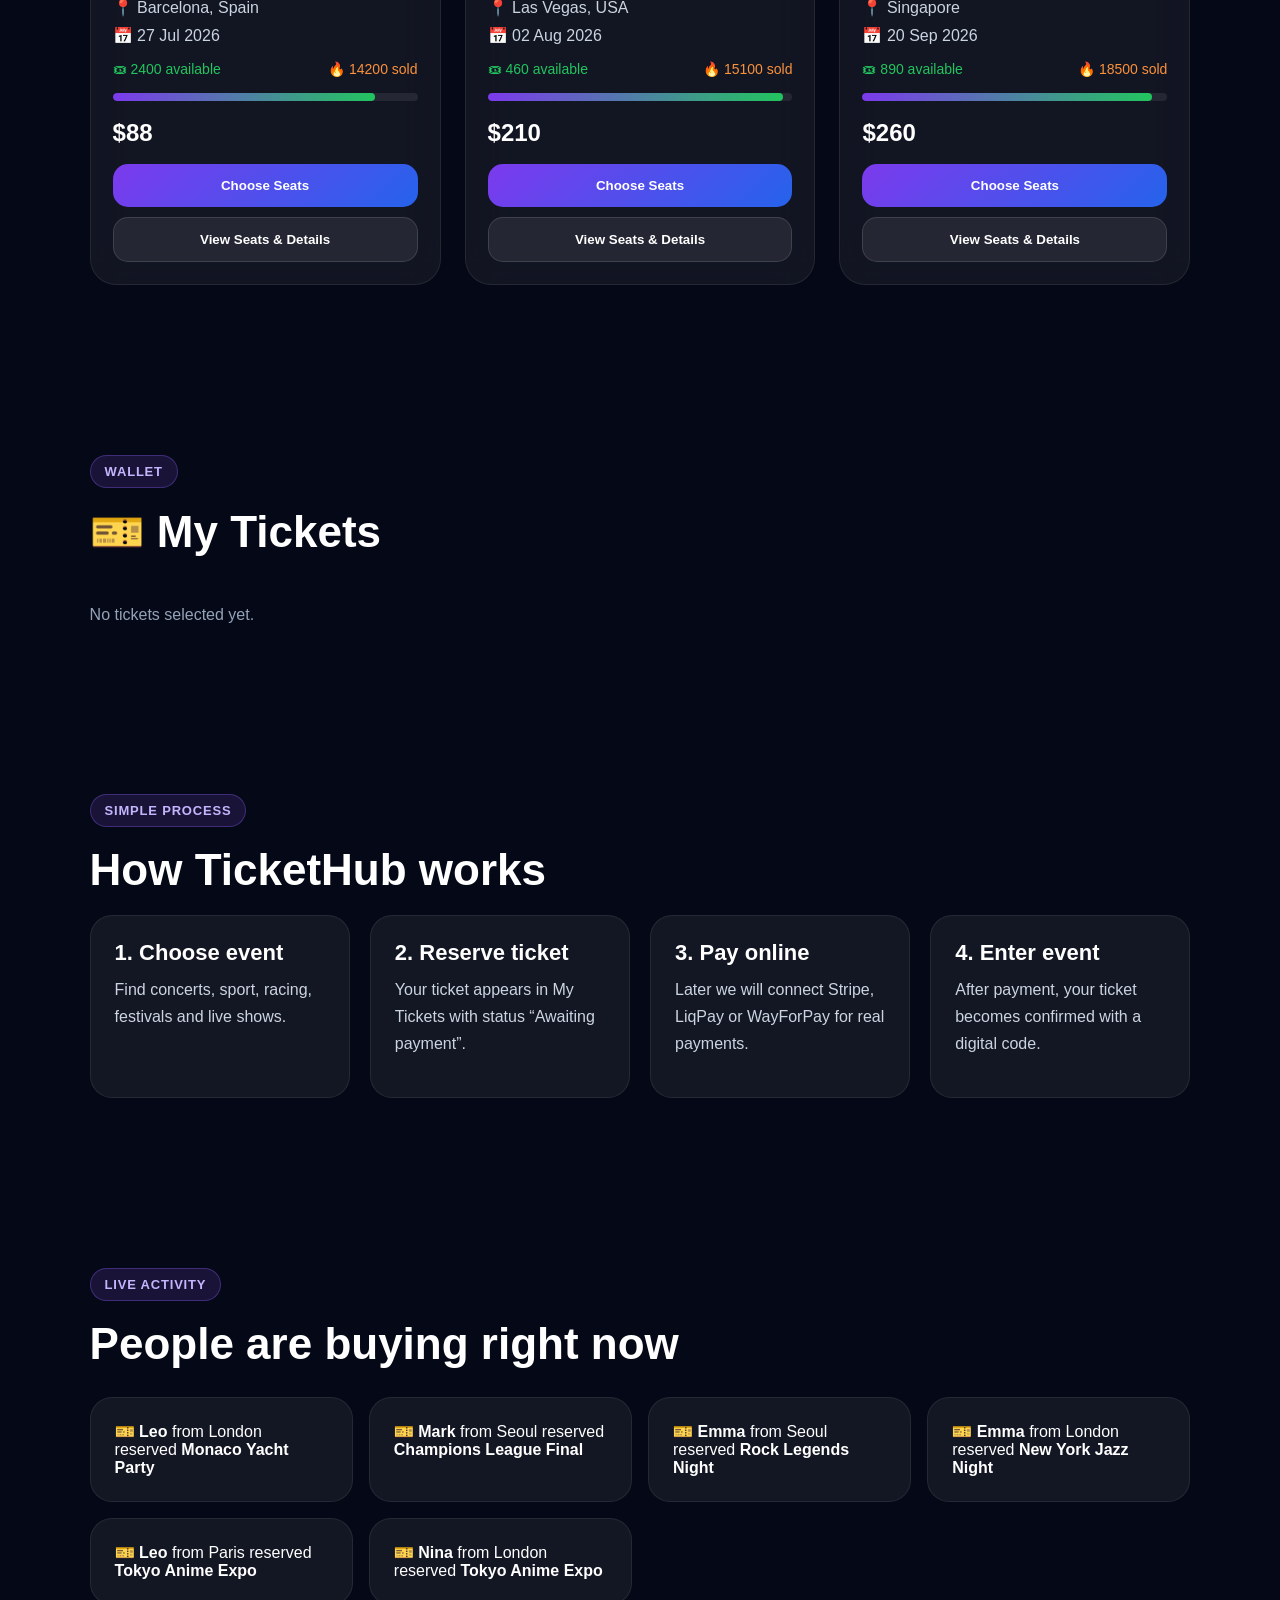
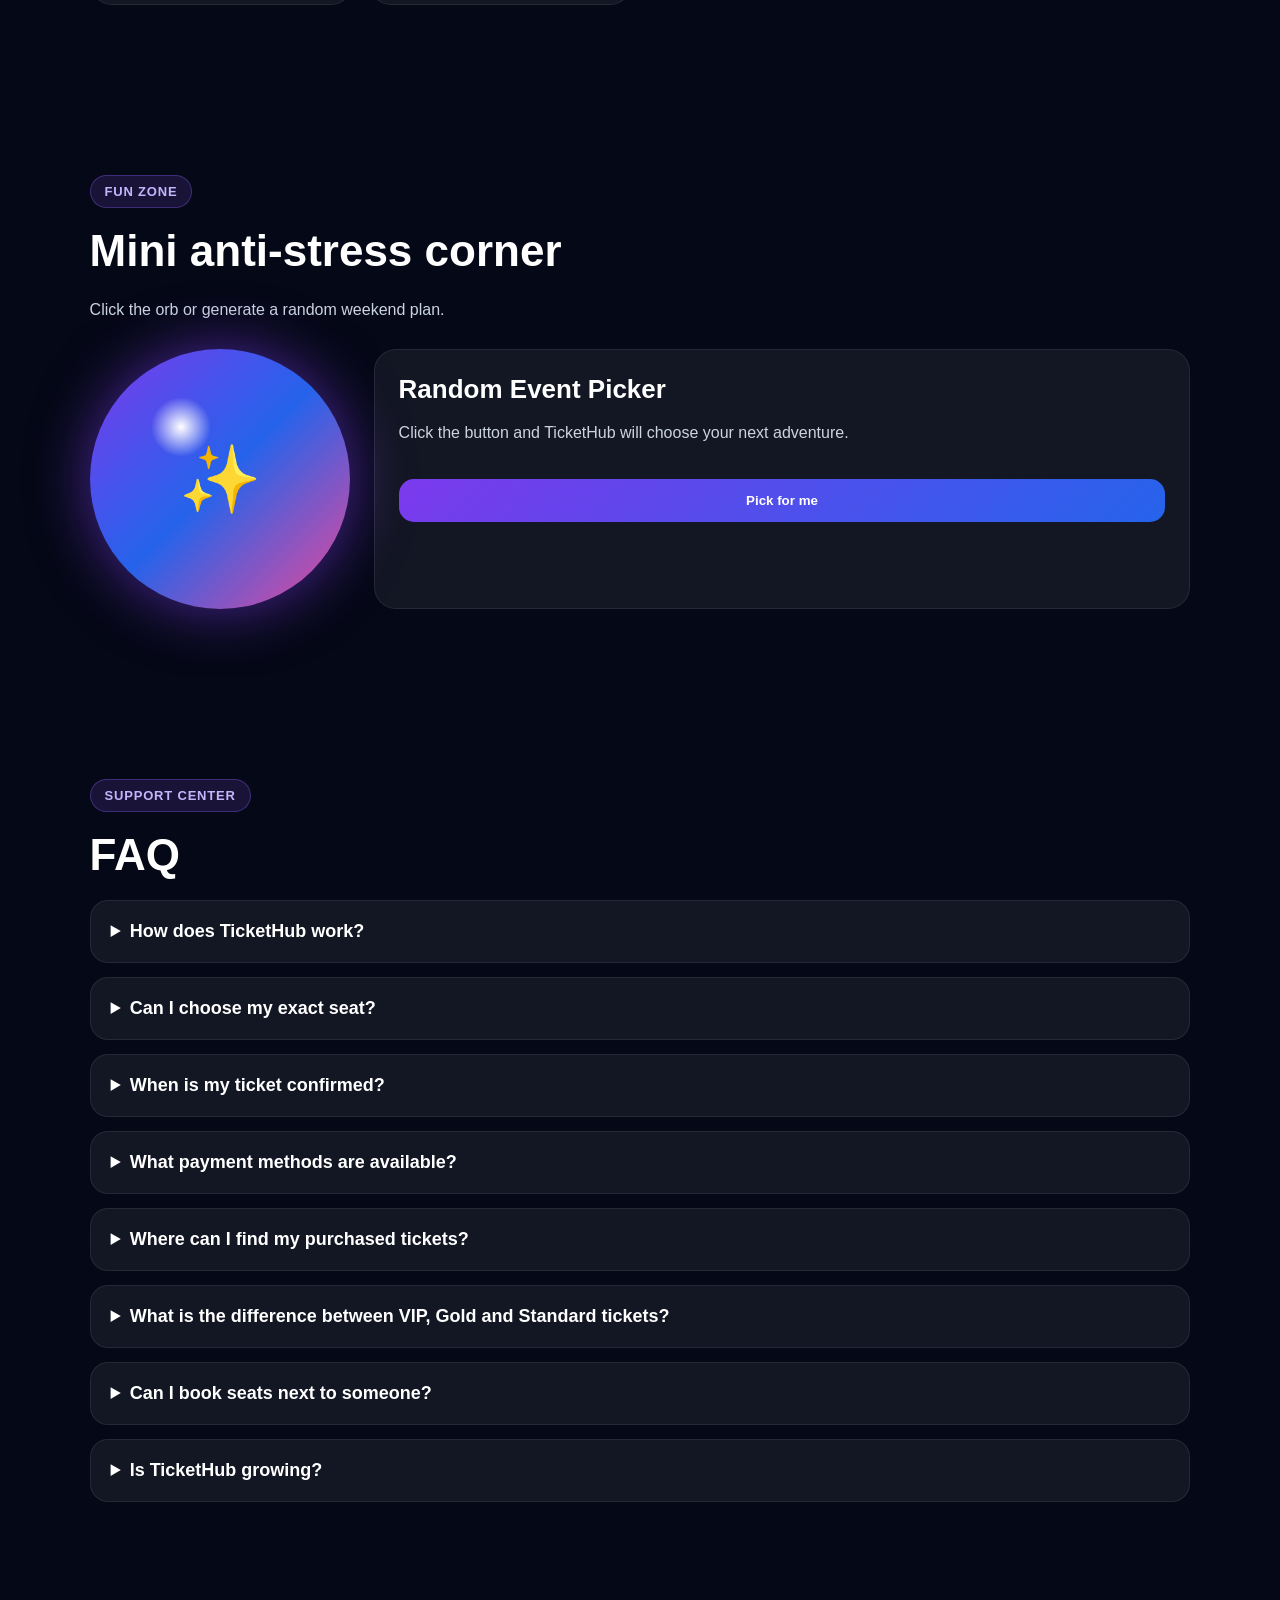
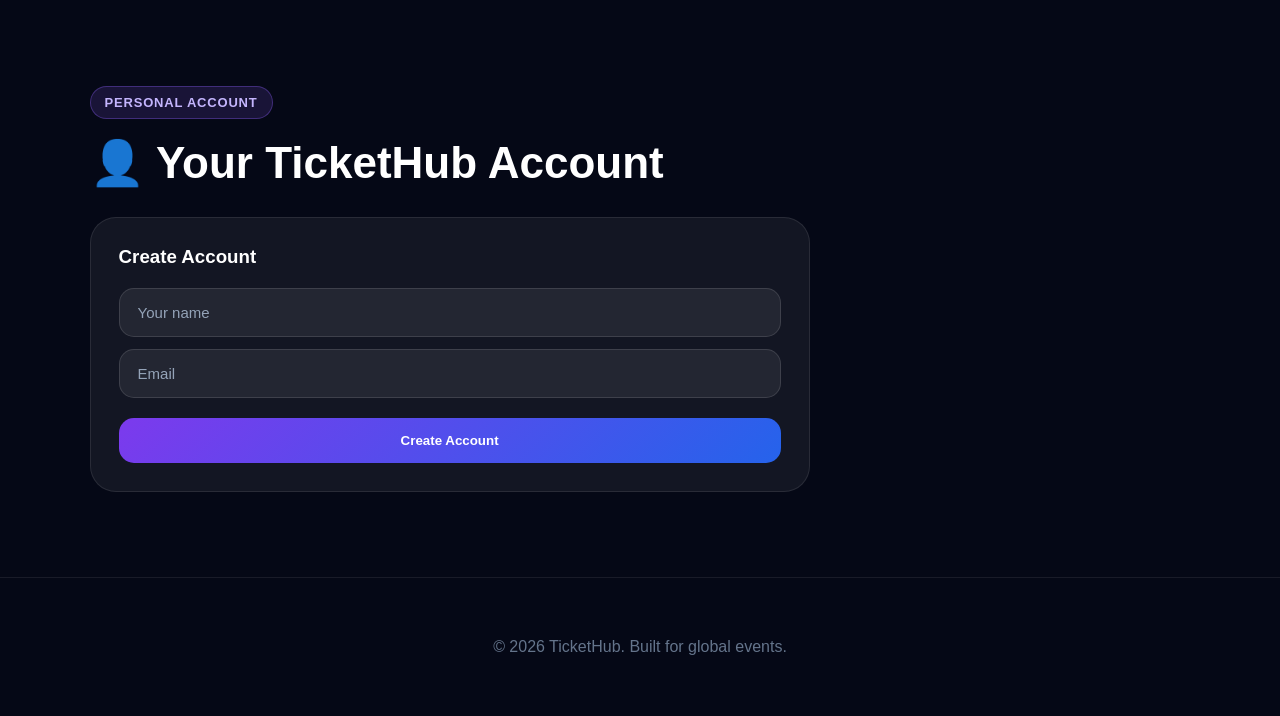
==== commit 44b30120: "Optimize mobile UI and improve ticket selection" ====
--- a/index.html
+++ b/index.html
@@ -314,5 +314,16 @@
 <script src="js/tickets.js"></script>
 <script src="js/app.js"></script>
 
+<script>
+function reserveTicket(title){
+  localStorage.setItem("selectedEventTitle", title);
+  window.location.href = "event.html";
+}
+
+function openEventDetails(title){
+  localStorage.setItem("selectedEventTitle", title);
+  window.location.href = "event.html";
+}
+</script>
 </body>
 </html>
--- a/style.css
+++ b/style.css
@@ -2119,4 +2119,244 @@
 
 .selected-total strong{
 color:white;
+}
+/* =========================
+   Mobile UX upgrade
+========================= */
+
+@media(max-width:820px){
+
+  body{
+    overflow-x:hidden;
+  }
+
+  header{
+    padding:14px 18px;
+  }
+
+  .logo{
+    font-size:22px;
+  }
+
+  nav{
+    gap:12px;
+    overflow-x:auto;
+    white-space:nowrap;
+  }
+
+  nav a{
+    font-size:13px;
+  }
+
+  .hero{
+    padding:90px 18px 40px;
+    min-height:auto;
+  }
+
+  .hero h1{
+    font-size:38px;
+    line-height:1.05;
+  }
+
+  .hero p{
+    font-size:15px;
+  }
+
+  section{
+    padding:45px 18px;
+  }
+
+  .cards,
+  .events-grid,
+  .deals-grid{
+    grid-template-columns:1fr 1fr;
+    gap:12px;
+  }
+
+  .card,
+  .event-card,
+  .deal-card{
+    border-radius:18px;
+    padding:12px;
+  }
+
+  .card img,
+  .event-card img,
+  .deal-card img{
+    height:115px;
+    border-radius:14px;
+  }
+
+  .card h3,
+  .event-card h3,
+  .deal-card h3{
+    font-size:15px;
+    line-height:1.15;
+    margin-top:8px;
+  }
+
+  .card p,
+  .event-card p,
+  .deal-card p{
+    font-size:12px;
+    line-height:1.35;
+  }
+
+  .buy-btn,
+  .details-btn{
+    padding:10px;
+    font-size:12px;
+    border-radius:12px;
+  }
+
+  .section-label{
+    font-size:11px;
+  }
+
+  h2{
+    font-size:30px;
+  }
+
+  .video-gallery{
+    grid-template-columns:1fr;
+  }
+
+  .video-gallery video{
+    height:220px;
+  }
+
+  .faq details{
+    padding:14px;
+  }
+
+  .faq summary{
+    font-size:14px;
+  }
+
+  .faq p{
+    font-size:13px;
+  }
+}
+/* =========================
+   FORCE MOBILE COMPACT MODE
+========================= */
+
+@media screen and (max-width: 820px){
+
+  html, body{
+    width:100% !important;
+    overflow-x:hidden !important;
+  }
+
+  header{
+    padding:12px 14px !important;
+  }
+
+  .logo{
+    font-size:20px !important;
+  }
+
+  nav{
+    display:flex !important;
+    gap:10px !important;
+    overflow-x:auto !important;
+    white-space:nowrap !important;
+  }
+
+  nav a{
+    font-size:12px !important;
+  }
+
+  section{
+    padding:34px 14px !important;
+  }
+
+  .hero{
+    min-height:auto !important;
+    padding:85px 14px 34px !important;
+  }
+
+  .hero h1{
+    font-size:34px !important;
+    line-height:1.05 !important;
+  }
+
+  .hero p{
+    font-size:14px !important;
+  }
+
+  .cards,
+  .events-grid,
+  .deals-grid,
+  .ticket-grid,
+  .hot-grid,
+  #eventsContainer,
+  #dealsContainer{
+    display:grid !important;
+    grid-template-columns:repeat(2, minmax(0, 1fr)) !important;
+    gap:10px !important;
+  }
+
+  .card,
+  .event-card,
+  .deal-card,
+  .ticket-card{
+    padding:10px !important;
+    border-radius:16px !important;
+  }
+
+  .card img,
+  .event-card img,
+  .deal-card img,
+  .ticket-card img{
+    height:95px !important;
+    border-radius:12px !important;
+    object-fit:cover !important;
+  }
+
+  .card h3,
+  .event-card h3,
+  .deal-card h3,
+  .ticket-card h3{
+    font-size:14px !important;
+    line-height:1.15 !important;
+    margin:7px 0 !important;
+  }
+
+  .card p,
+  .event-card p,
+  .deal-card p,
+  .ticket-card p{
+    font-size:11px !important;
+    line-height:1.25 !important;
+    margin:4px 0 !important;
+  }
+
+  .buy-btn,
+  .details-btn,
+  button{
+    padding:9px 8px !important;
+    font-size:11px !important;
+    border-radius:11px !important;
+  }
+
+  h2{
+    font-size:28px !important;
+  }
+
+  .section-label{
+    font-size:10px !important;
+  }
+
+  .video-gallery{
+    grid-template-columns:1fr !important;
+  }
+
+  .video-gallery video{
+    height:190px !important;
+  }
+
+  .faq details{
+    padding:12px !important;
+  }
 }
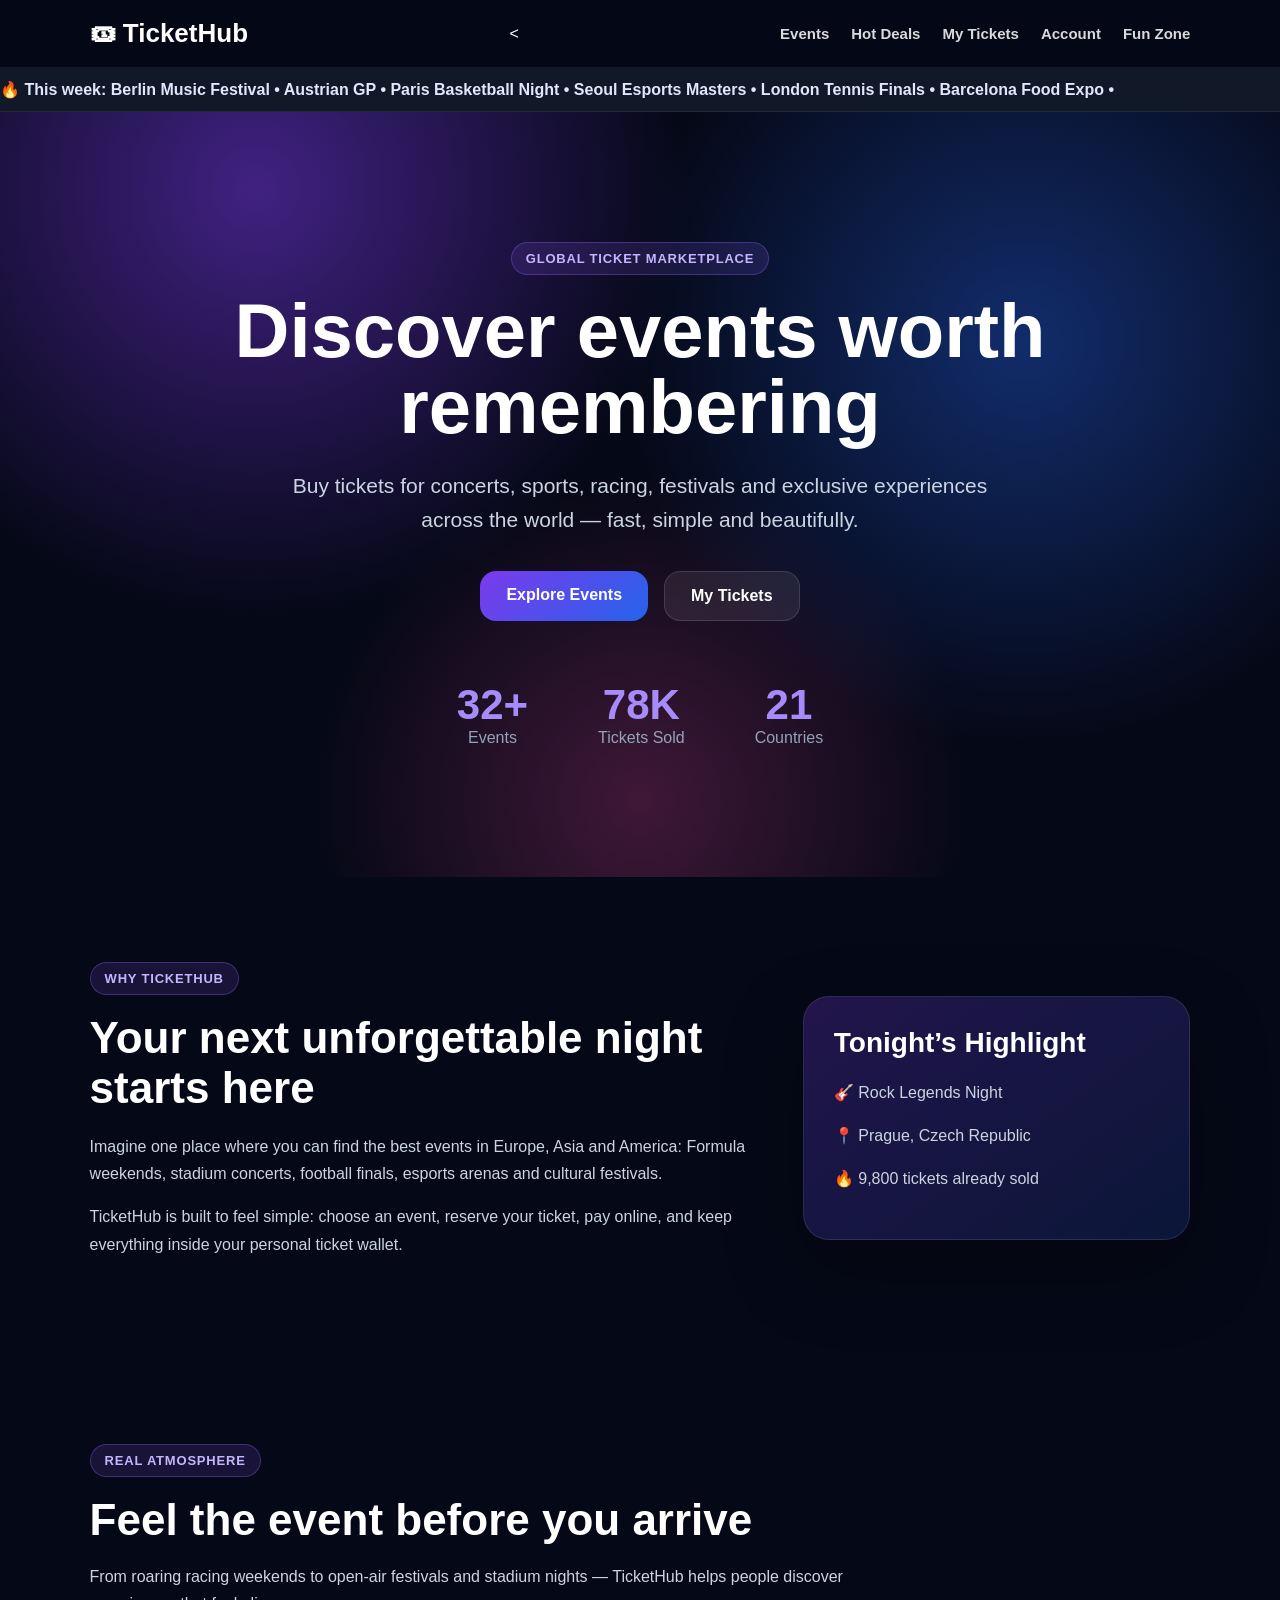
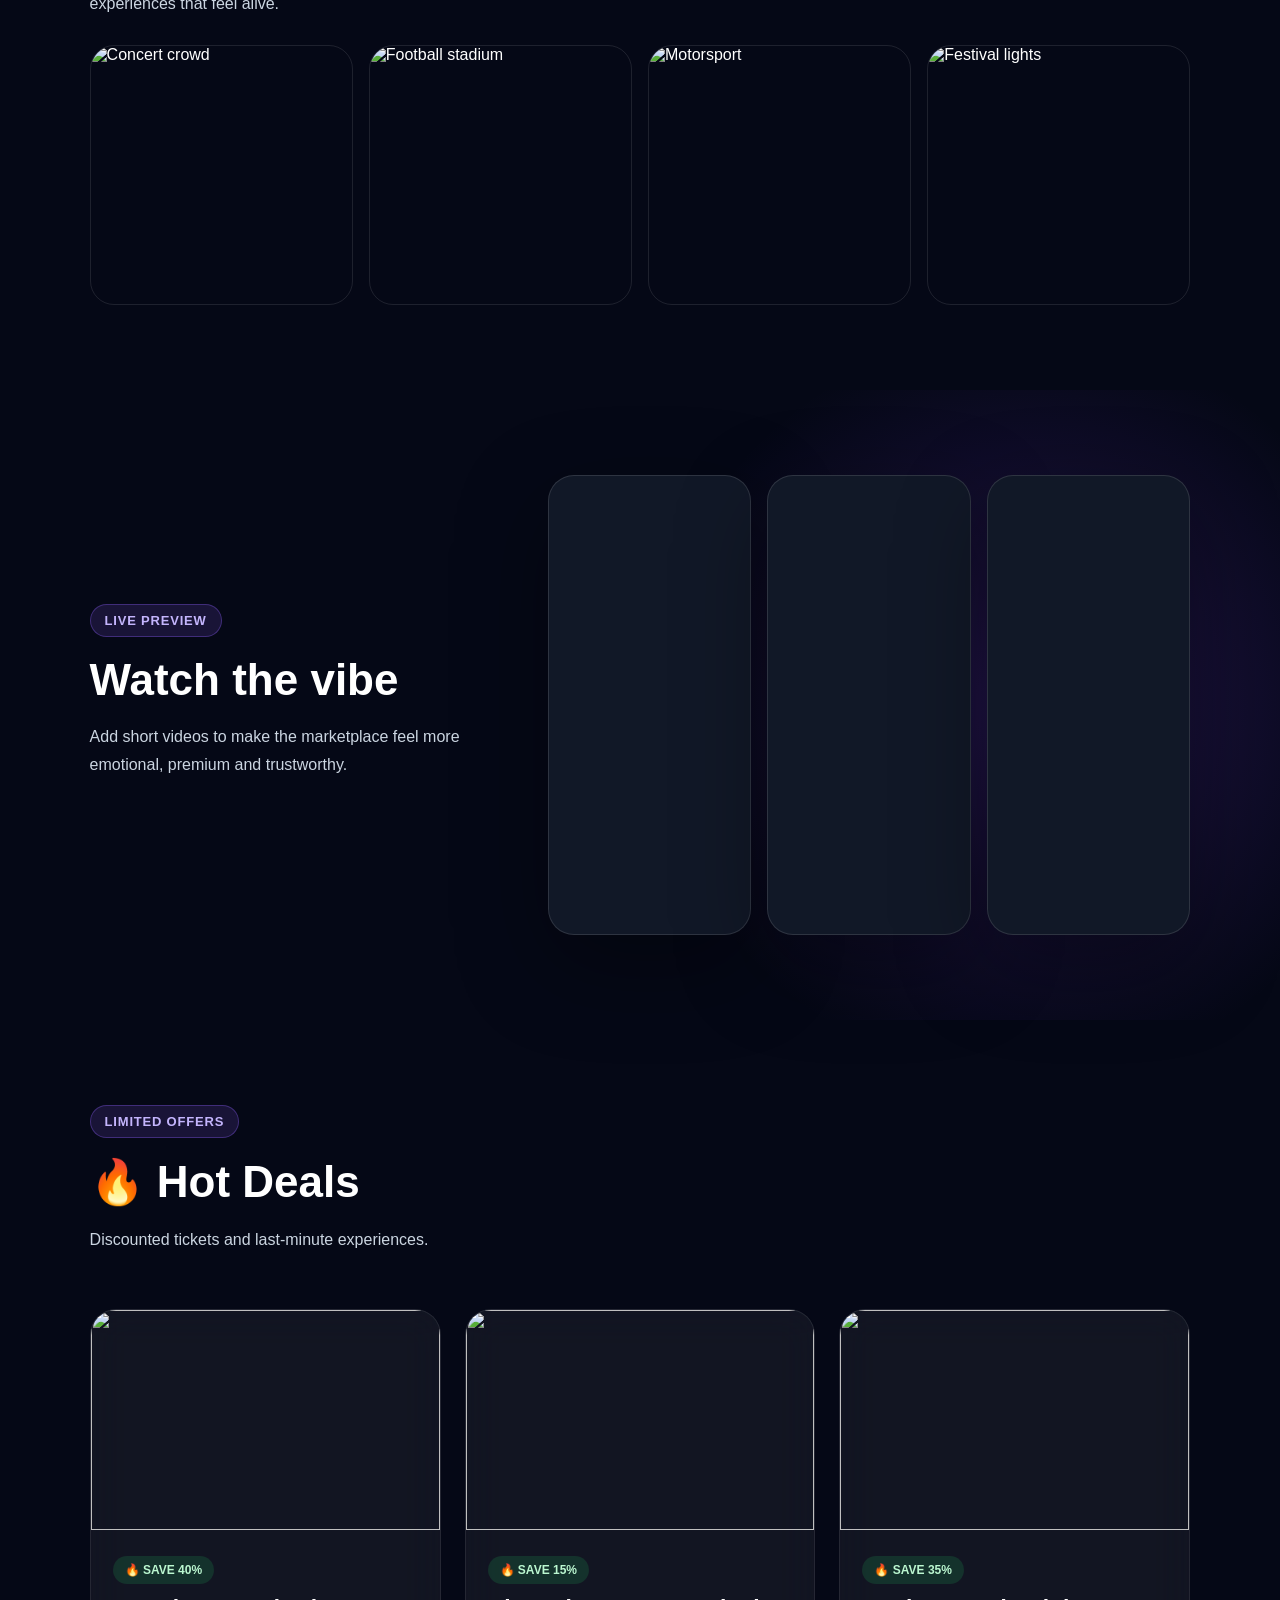
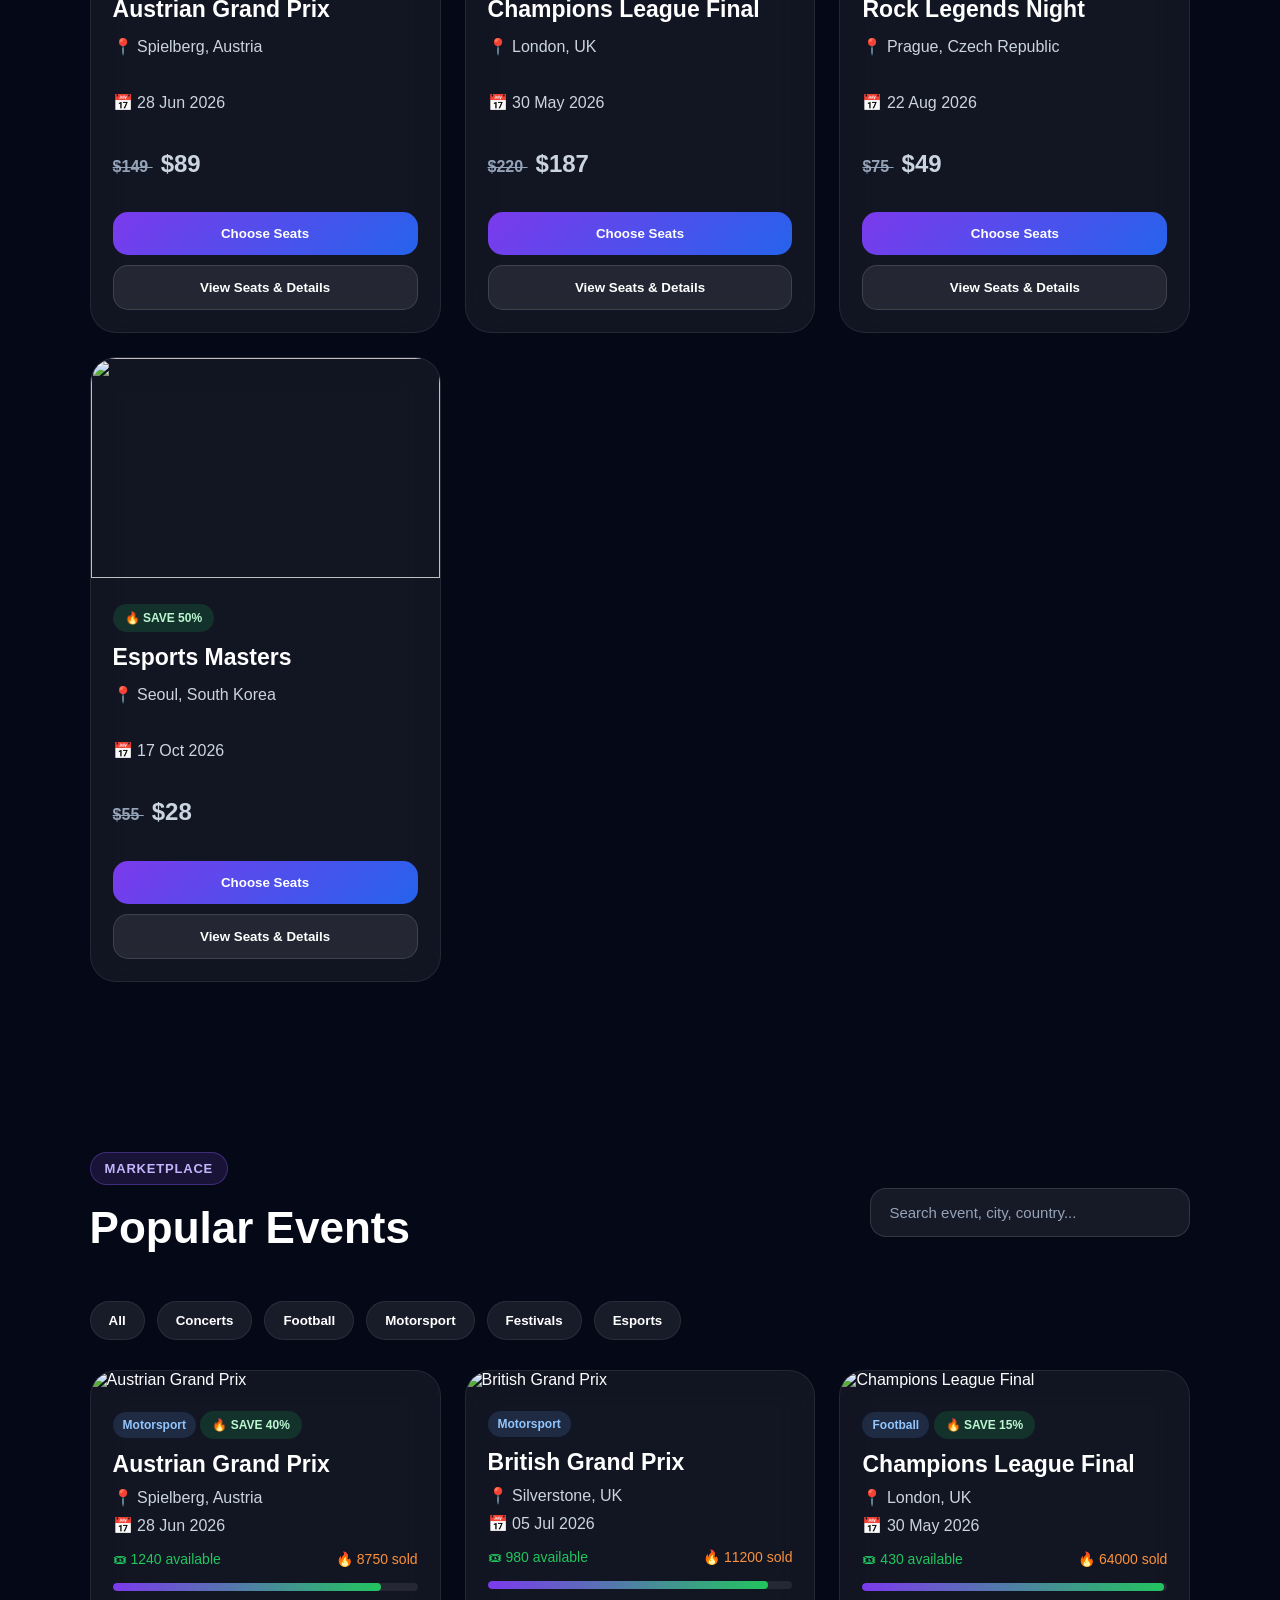
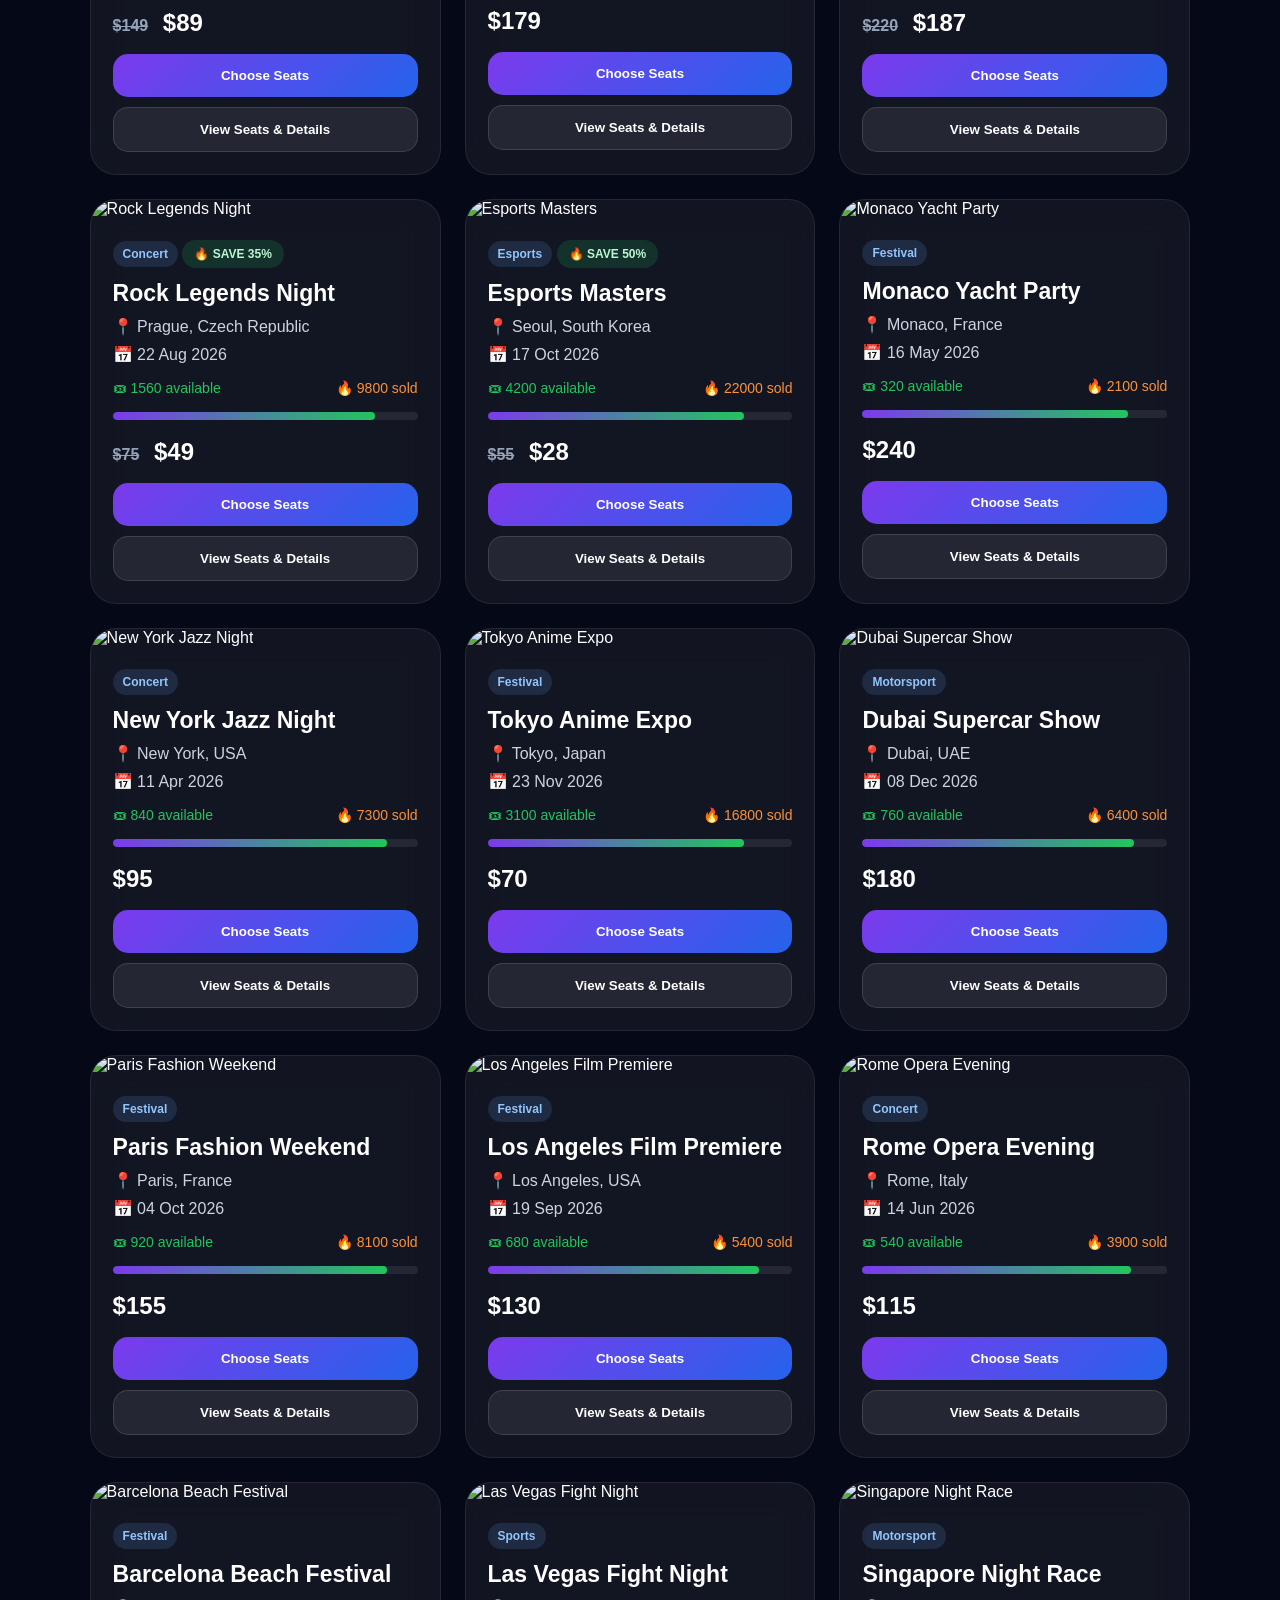
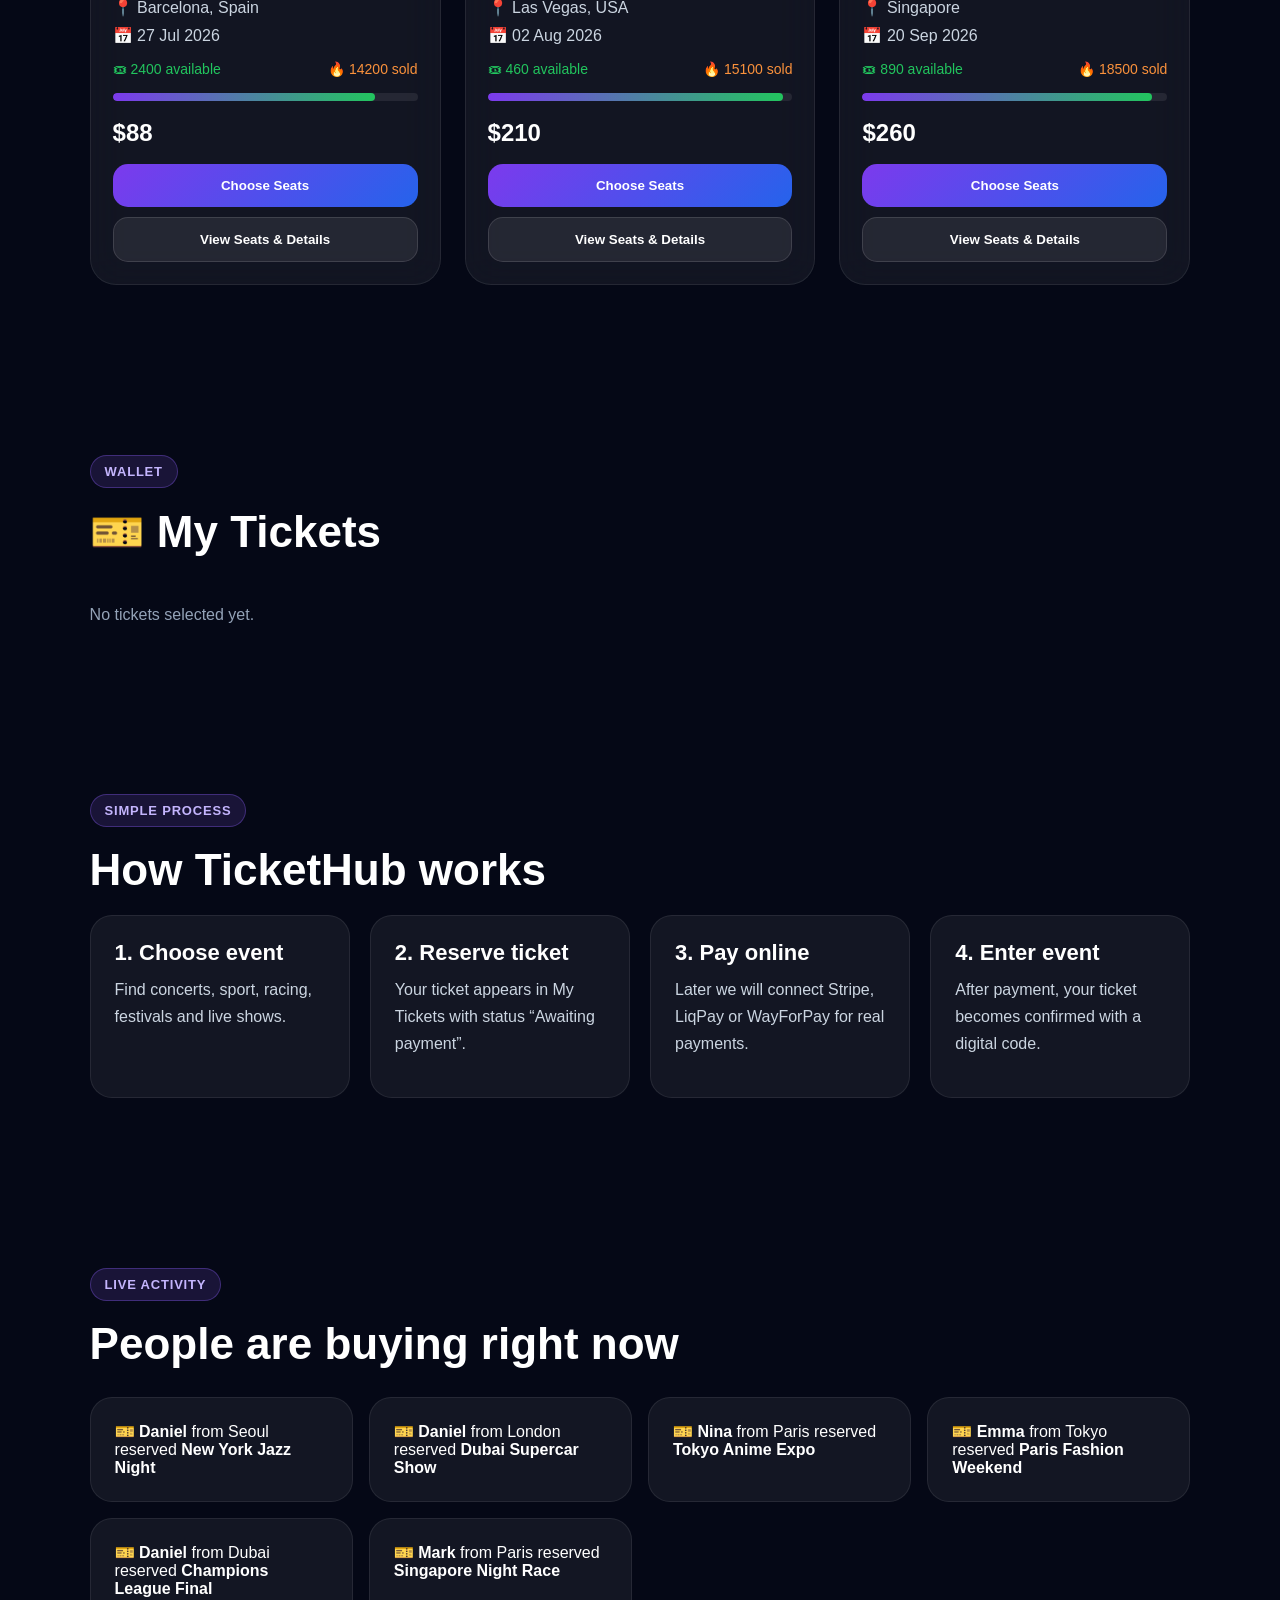
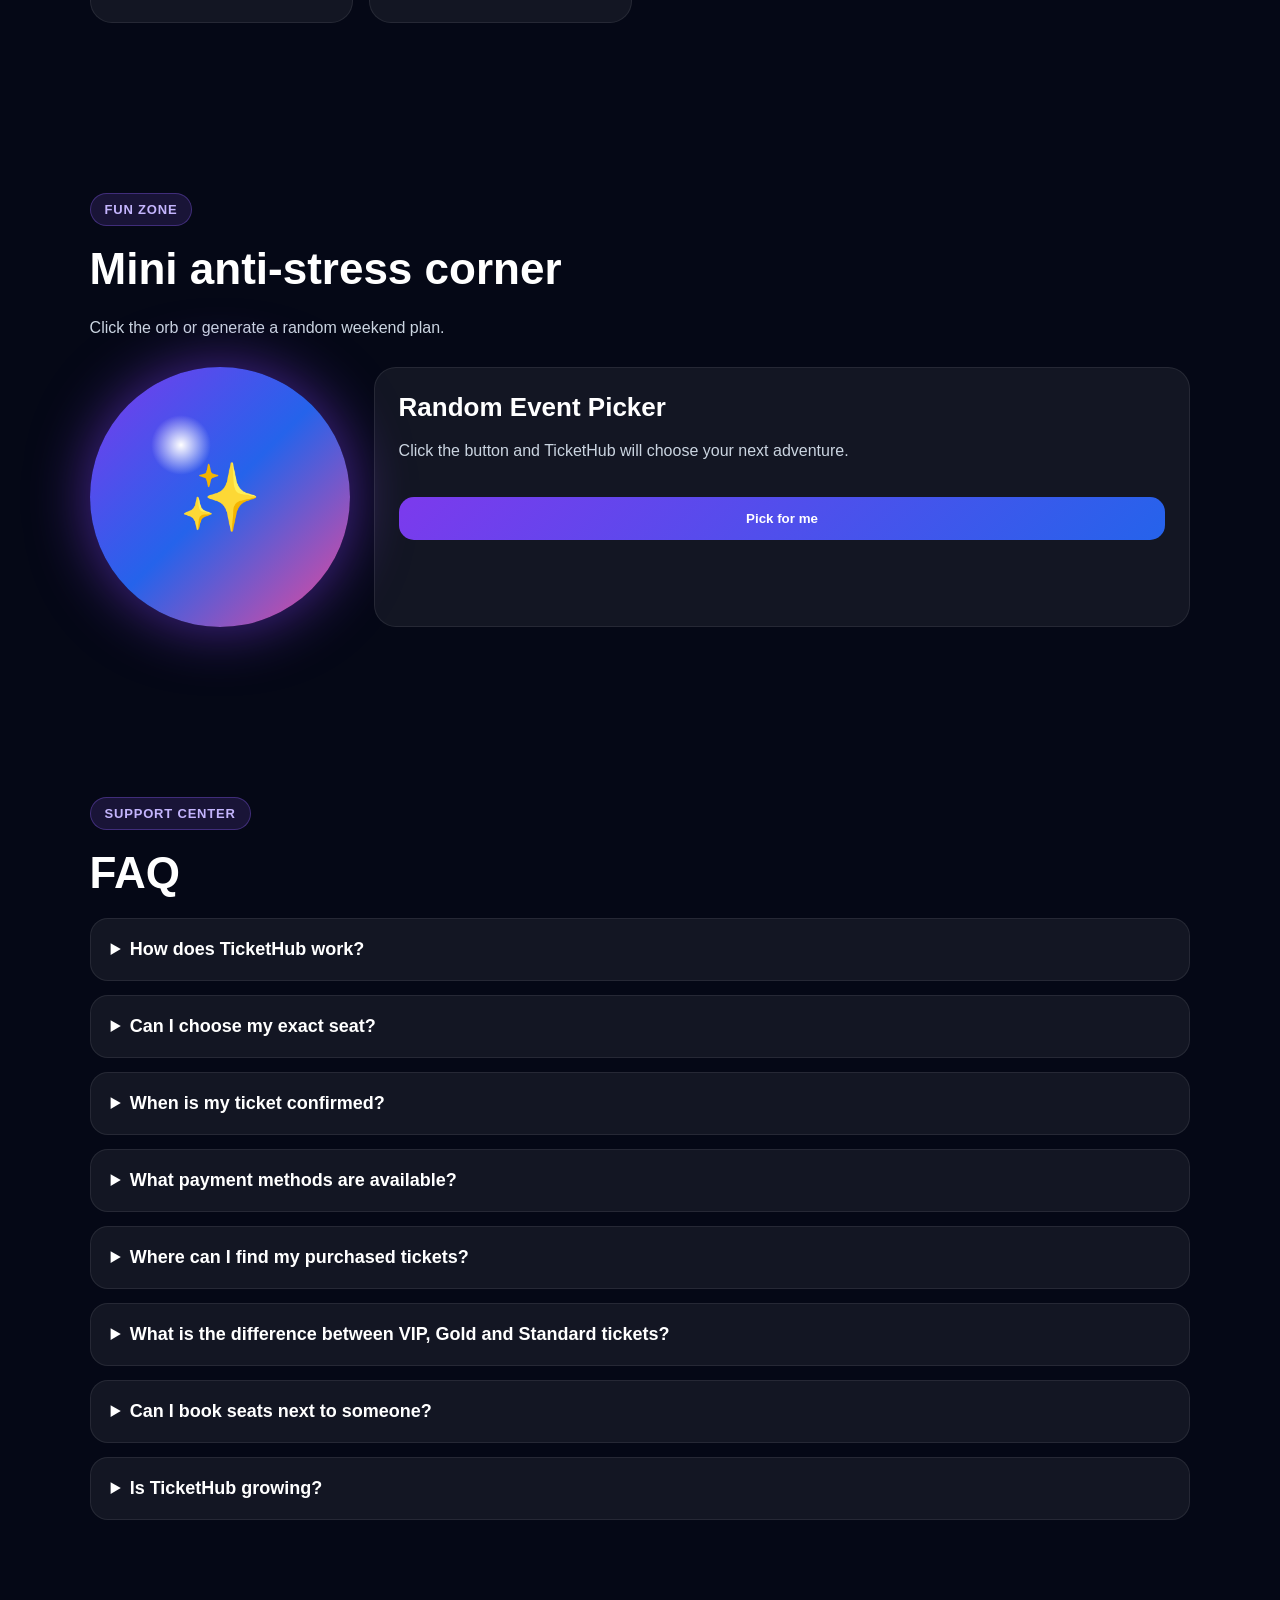
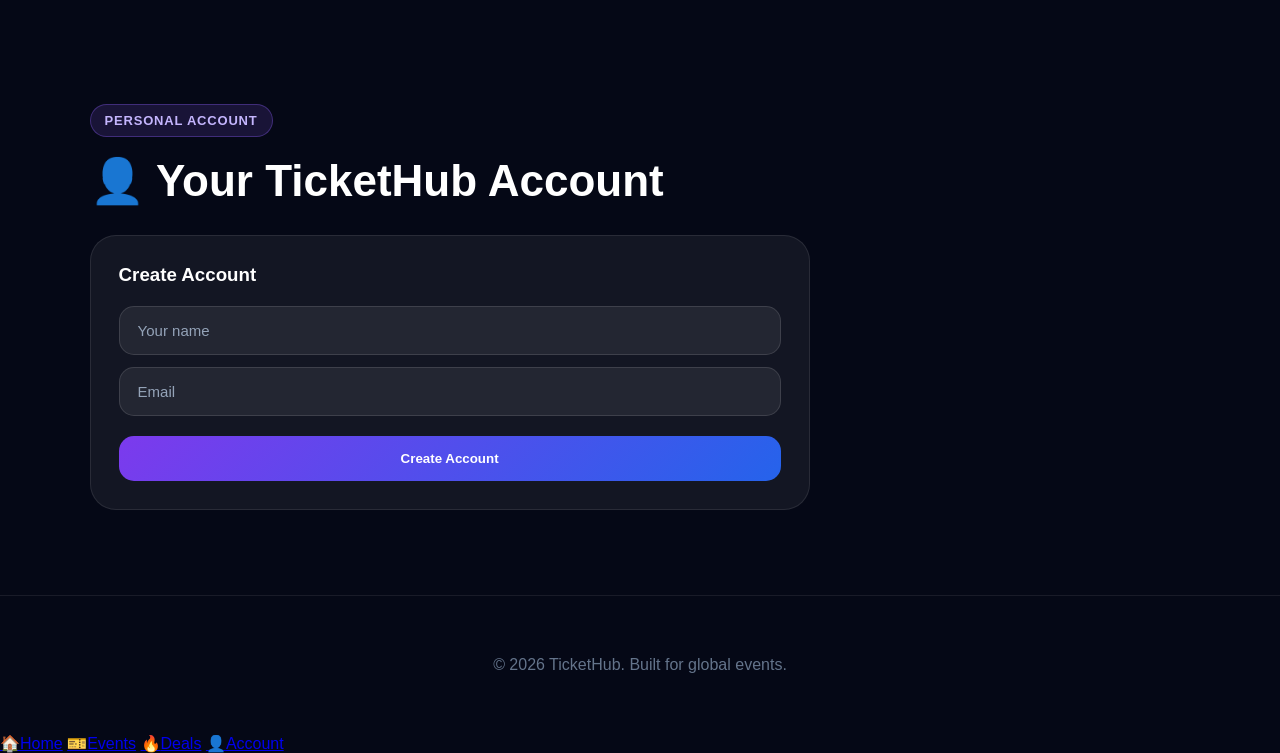
==== commit 40964acf: "mobile version" ====
--- a/index.html
+++ b/index.html
@@ -26,6 +26,7 @@
 
 <meta name="robots" content="index, follow">
 <link rel="stylesheet" href="style.css">
+<link rel="stylesheet" href="css/mobile.css">
 </head>
 
 <body>
@@ -325,5 +326,11 @@
   window.location.href = "event.html";
 }
 </script>
+<div class="mobile-bottom-nav">
+  <a href="index.html"><span>🏠</span>Home</a>
+  <a href="#events"><span>🎫</span>Events</a>
+  <a href="#deals"><span>🔥</span>Deals</a>
+  <a href="account.html"><span>👤</span>Account</a>
+</div>
 </body>
 </html>
--- a/css/mobile.css
+++ b/css/mobile.css
@@ -0,0 +1,340 @@
+/* =========================
+   TicketHub Mobile V2
+   Only phones / tablets
+========================= */
+
+@media screen and (max-width: 820px){
+
+  html,
+  body{
+    width:100%;
+    overflow-x:hidden;
+  }
+
+  body{
+    padding-bottom:76px;
+  }
+
+  /* Header */
+
+  header{
+    position:sticky;
+    top:0;
+    z-index:9999;
+    padding:12px 14px !important;
+    flex-direction:row !important;
+    justify-content:space-between !important;
+    align-items:center !important;
+  }
+
+  .logo{
+    font-size:20px !important;
+  }
+
+  header nav{
+    display:none !important;
+  }
+
+  .mobile-menu-btn{
+    display:block !important;
+  }
+
+  /* Hero */
+
+  .hero{
+    min-height:auto !important;
+    padding:68px 16px 30px !important;
+  }
+
+  .hero-badge{
+    font-size:10px !important;
+    padding:6px 10px !important;
+  }
+
+  .hero h1{
+    font-size:34px !important;
+    line-height:1.04 !important;
+    margin-bottom:14px !important;
+  }
+
+  .hero p{
+    font-size:14px !important;
+    line-height:1.45 !important;
+    margin-bottom:22px !important;
+  }
+
+  .hero-actions{
+    gap:10px !important;
+    margin-bottom:28px !important;
+  }
+
+  .main-btn,
+  .second-btn{
+    padding:12px 16px !important;
+    font-size:13px !important;
+    border-radius:14px !important;
+  }
+
+  .hero-stats{
+    display:grid !important;
+    grid-template-columns:repeat(3,1fr) !important;
+    gap:10px !important;
+    width:100% !important;
+  }
+
+  .hero-stats div{
+    padding:12px 8px;
+    border-radius:16px;
+    background:rgba(255,255,255,.06);
+    border:1px solid rgba(255,255,255,.08);
+  }
+
+  .hero-stats h2{
+    font-size:22px !important;
+  }
+
+  .hero-stats span{
+    font-size:10px !important;
+  }
+
+  /* Shorter sections */
+
+  .story,
+  .media-showcase,
+  .video-section,
+  .events,
+  .deals,
+  .my-tickets,
+  .how,
+  .live,
+  .fun,
+  .faq,
+  .account-section{
+    padding:36px 14px !important;
+  }
+
+  .story{
+    grid-template-columns:1fr !important;
+  }
+
+  .story h2,
+  .events h2,
+  .deals h2,
+  .my-tickets h2,
+  .how h2,
+  .live h2,
+  .fun h2,
+  .faq h2,
+  .account-section h2{
+    font-size:28px !important;
+    margin-bottom:12px !important;
+  }
+
+  .story p,
+  .media-showcase p,
+  .video-section p,
+  .how p,
+  .fun p,
+  .faq p{
+    font-size:13px !important;
+    line-height:1.45 !important;
+  }
+
+  .section-label{
+    font-size:10px !important;
+    padding:6px 10px !important;
+    margin-bottom:10px !important;
+  }
+
+  /* Search and categories */
+
+  .section-head{
+    flex-direction:column !important;
+    align-items:flex-start !important;
+    gap:12px !important;
+    margin-bottom:16px !important;
+  }
+
+  #searchInput{
+    width:100% !important;
+    padding:12px 14px !important;
+    font-size:13px !important;
+    border-radius:14px !important;
+  }
+
+  .categories{
+    display:flex !important;
+    flex-wrap:nowrap !important;
+    overflow-x:auto !important;
+    gap:8px !important;
+    padding-bottom:8px;
+    margin-bottom:18px !important;
+  }
+
+  .categories button{
+    flex:0 0 auto;
+    padding:9px 13px !important;
+    font-size:12px !important;
+    border-radius:999px !important;
+  }
+
+  /* Cards: 2 per row */
+
+  .cards{
+    display:grid !important;
+    grid-template-columns:repeat(2,minmax(0,1fr)) !important;
+    gap:12px !important;
+  }
+
+  .card{
+    border-radius:18px !important;
+    overflow:hidden !important;
+  }
+
+  .card img{
+    height:104px !important;
+    border-radius:0 !important;
+  }
+
+  .card-content{
+    padding:11px !important;
+  }
+
+  .card-tag,
+  .discount-badge{
+    font-size:9px !important;
+    padding:5px 7px !important;
+    margin-bottom:7px !important;
+  }
+
+  .card h3{
+    font-size:14px !important;
+    line-height:1.15 !important;
+    margin-bottom:7px !important;
+  }
+
+  .location,
+  .date{
+    font-size:10.5px !important;
+    line-height:1.25 !important;
+    margin-bottom:5px !important;
+  }
+
+  .stats,
+  .progress{
+    display:none !important;
+  }
+
+  .price{
+    font-size:16px !important;
+    margin-bottom:9px !important;
+  }
+
+  .buy-btn,
+  .details-btn{
+    padding:9px 8px !important;
+    font-size:11px !important;
+    border-radius:11px !important;
+  }
+
+  /* Media */
+
+  .media-grid{
+    grid-template-columns:repeat(2,1fr) !important;
+    gap:10px !important;
+  }
+
+  .media-grid img{
+    height:125px !important;
+    border-radius:16px !important;
+  }
+
+  .video-section{
+    grid-template-columns:1fr !important;
+  }
+
+  .video-gallery{
+    grid-template-columns:1fr !important;
+  }
+
+  .video-gallery video{
+    height:210px !important;
+    border-radius:20px !important;
+  }
+
+  /* Tickets */
+
+  .ticket-card{
+    grid-template-columns:1fr !important;
+    padding:16px !important;
+    border-radius:18px !important;
+  }
+
+  .ticket-card h3{
+    font-size:18px !important;
+  }
+
+  .ticket-card p{
+    font-size:13px !important;
+  }
+
+  .ticket-actions{
+    gap:8px !important;
+  }
+
+  /* FAQ */
+
+  .faq details{
+    padding:14px !important;
+    border-radius:14px !important;
+  }
+
+  .faq summary{
+    font-size:14px !important;
+  }
+
+  .faq p{
+    font-size:13px !important;
+  }
+
+  footer{
+    padding:34px 14px !important;
+  }
+
+  /* Bottom mobile navigation */
+
+  .mobile-bottom-nav{
+    position:fixed;
+    left:12px;
+    right:12px;
+    bottom:12px;
+    height:58px;
+    z-index:9999;
+    display:grid;
+    grid-template-columns:repeat(4,1fr);
+    gap:6px;
+    padding:7px;
+    border-radius:22px;
+    background:rgba(15,23,42,.94);
+    border:1px solid rgba(255,255,255,.1);
+    backdrop-filter:blur(18px);
+    box-shadow:0 20px 60px rgba(0,0,0,.45);
+  }
+
+  .mobile-bottom-nav a{
+    display:flex;
+    flex-direction:column;
+    align-items:center;
+    justify-content:center;
+    gap:3px;
+    color:white;
+    text-decoration:none;
+    font-size:10px;
+    border-radius:16px;
+    background:rgba(255,255,255,.04);
+  }
+
+  .mobile-bottom-nav span{
+    font-size:17px;
+  }
+}
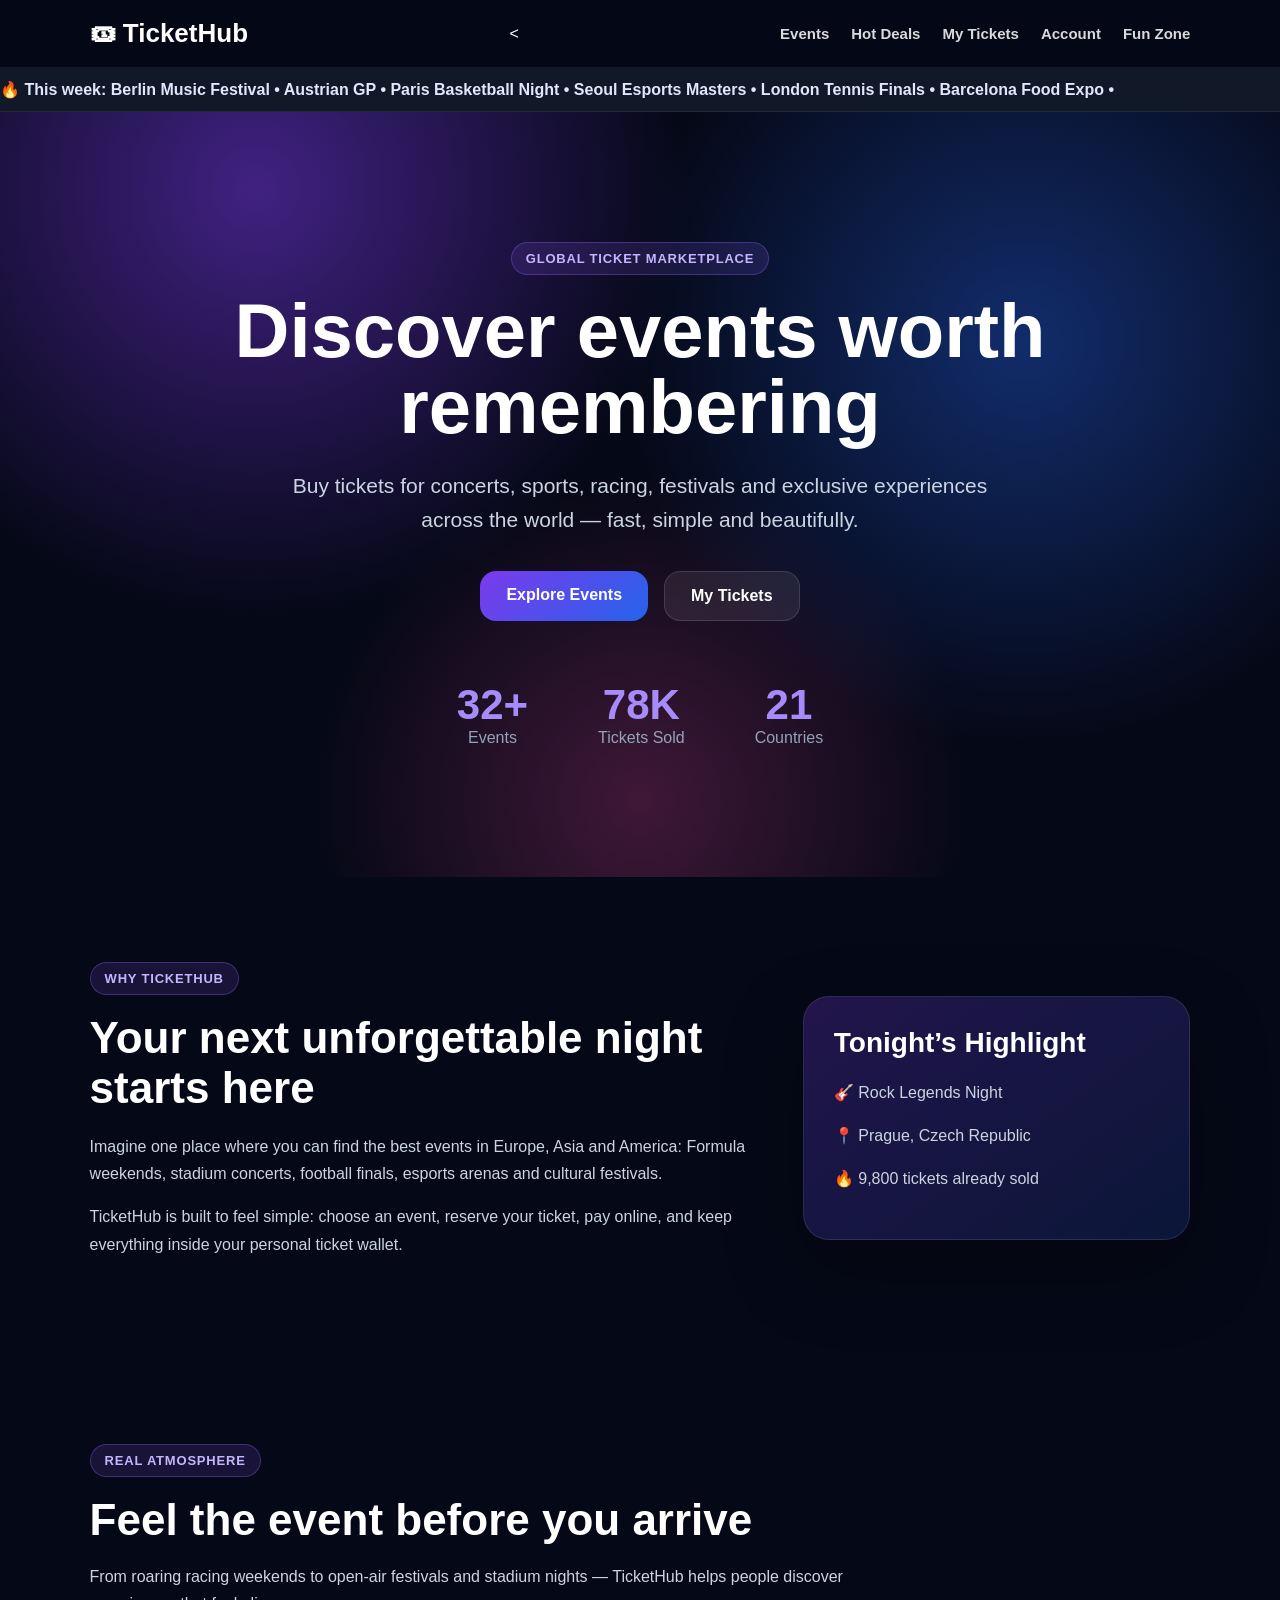
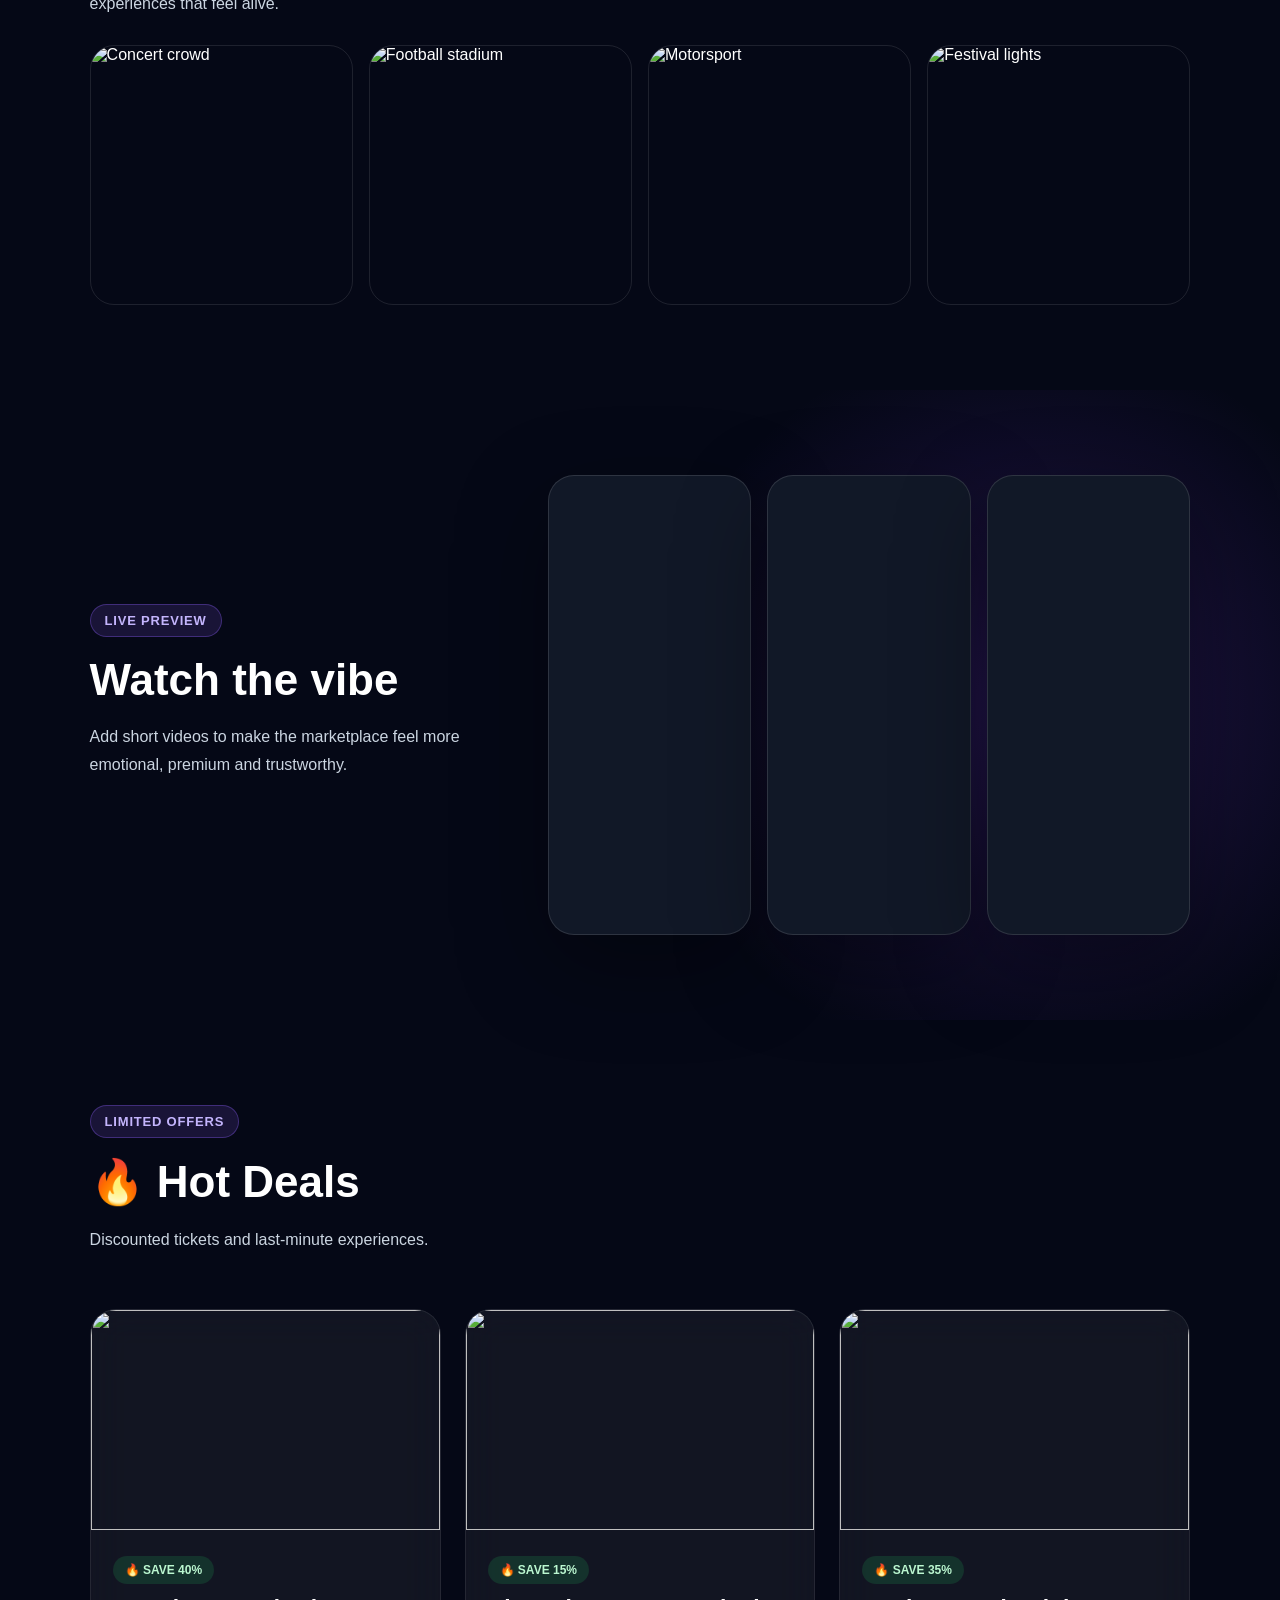
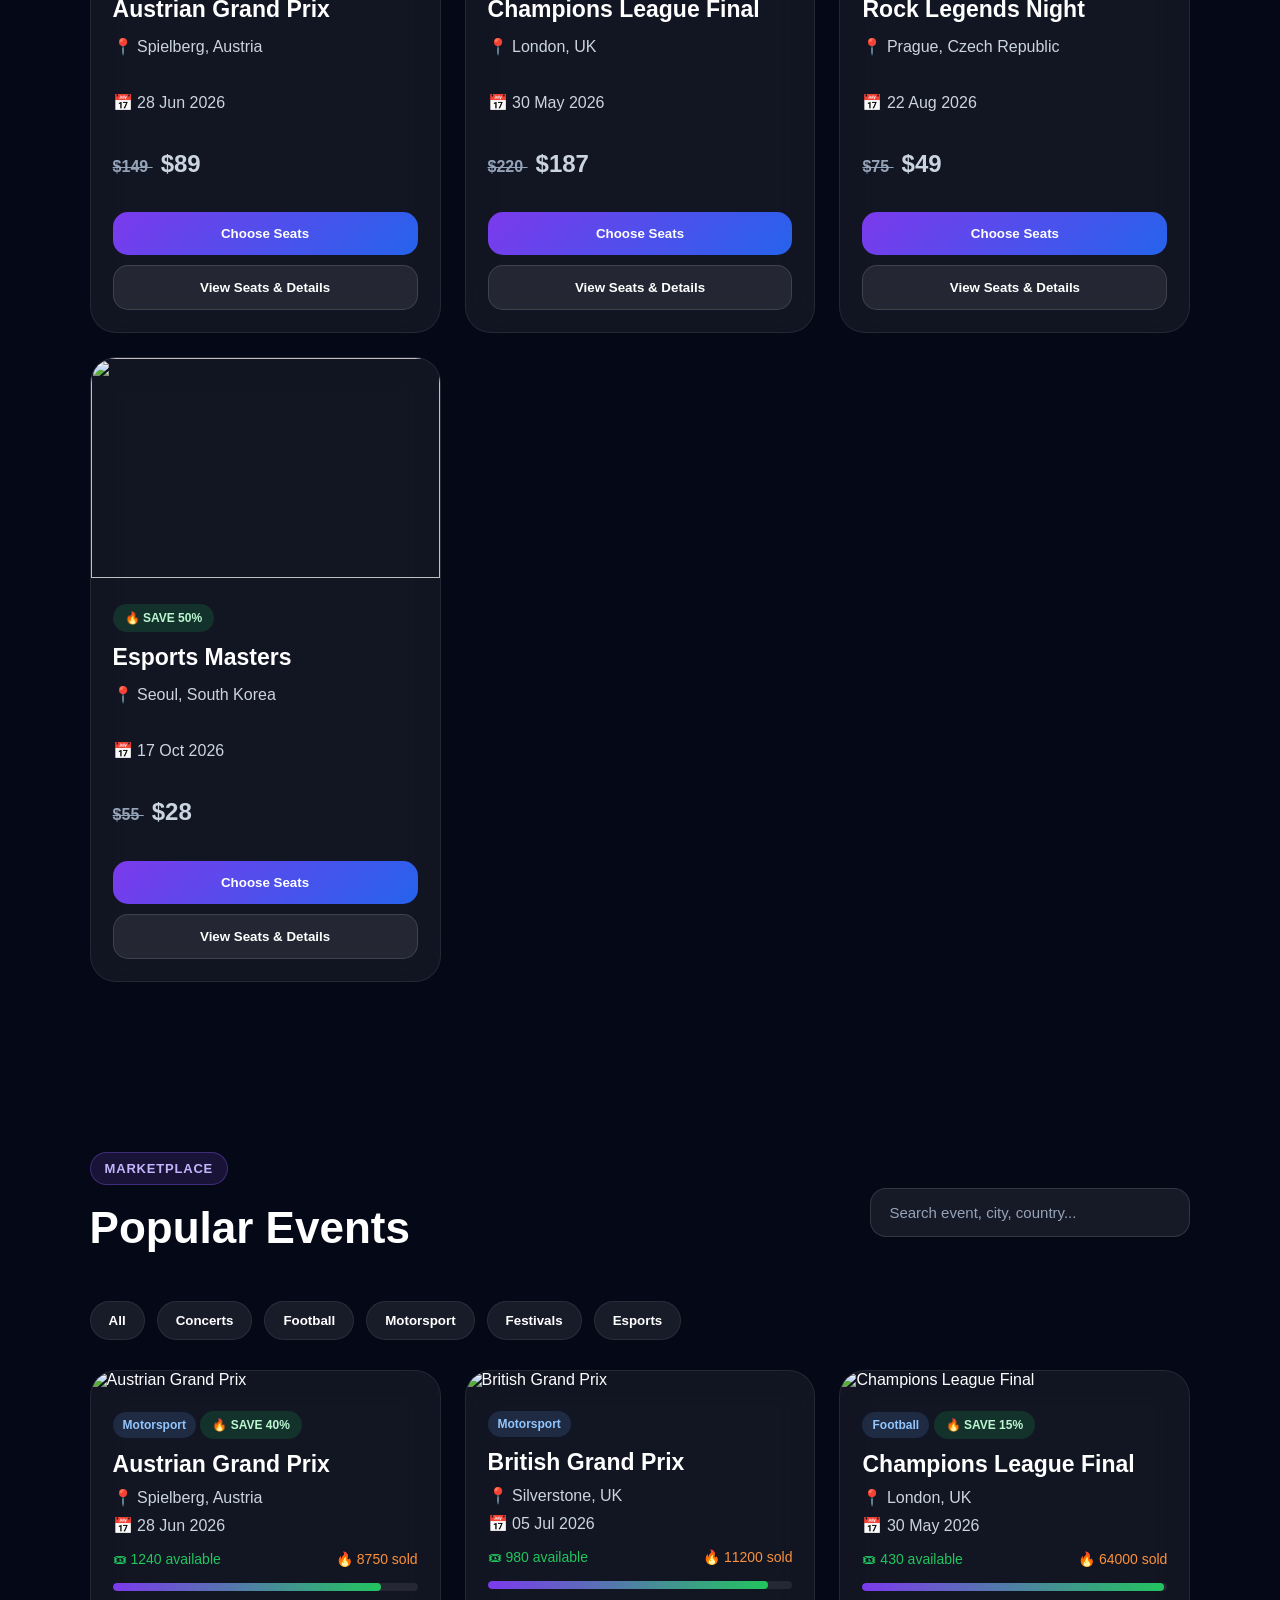
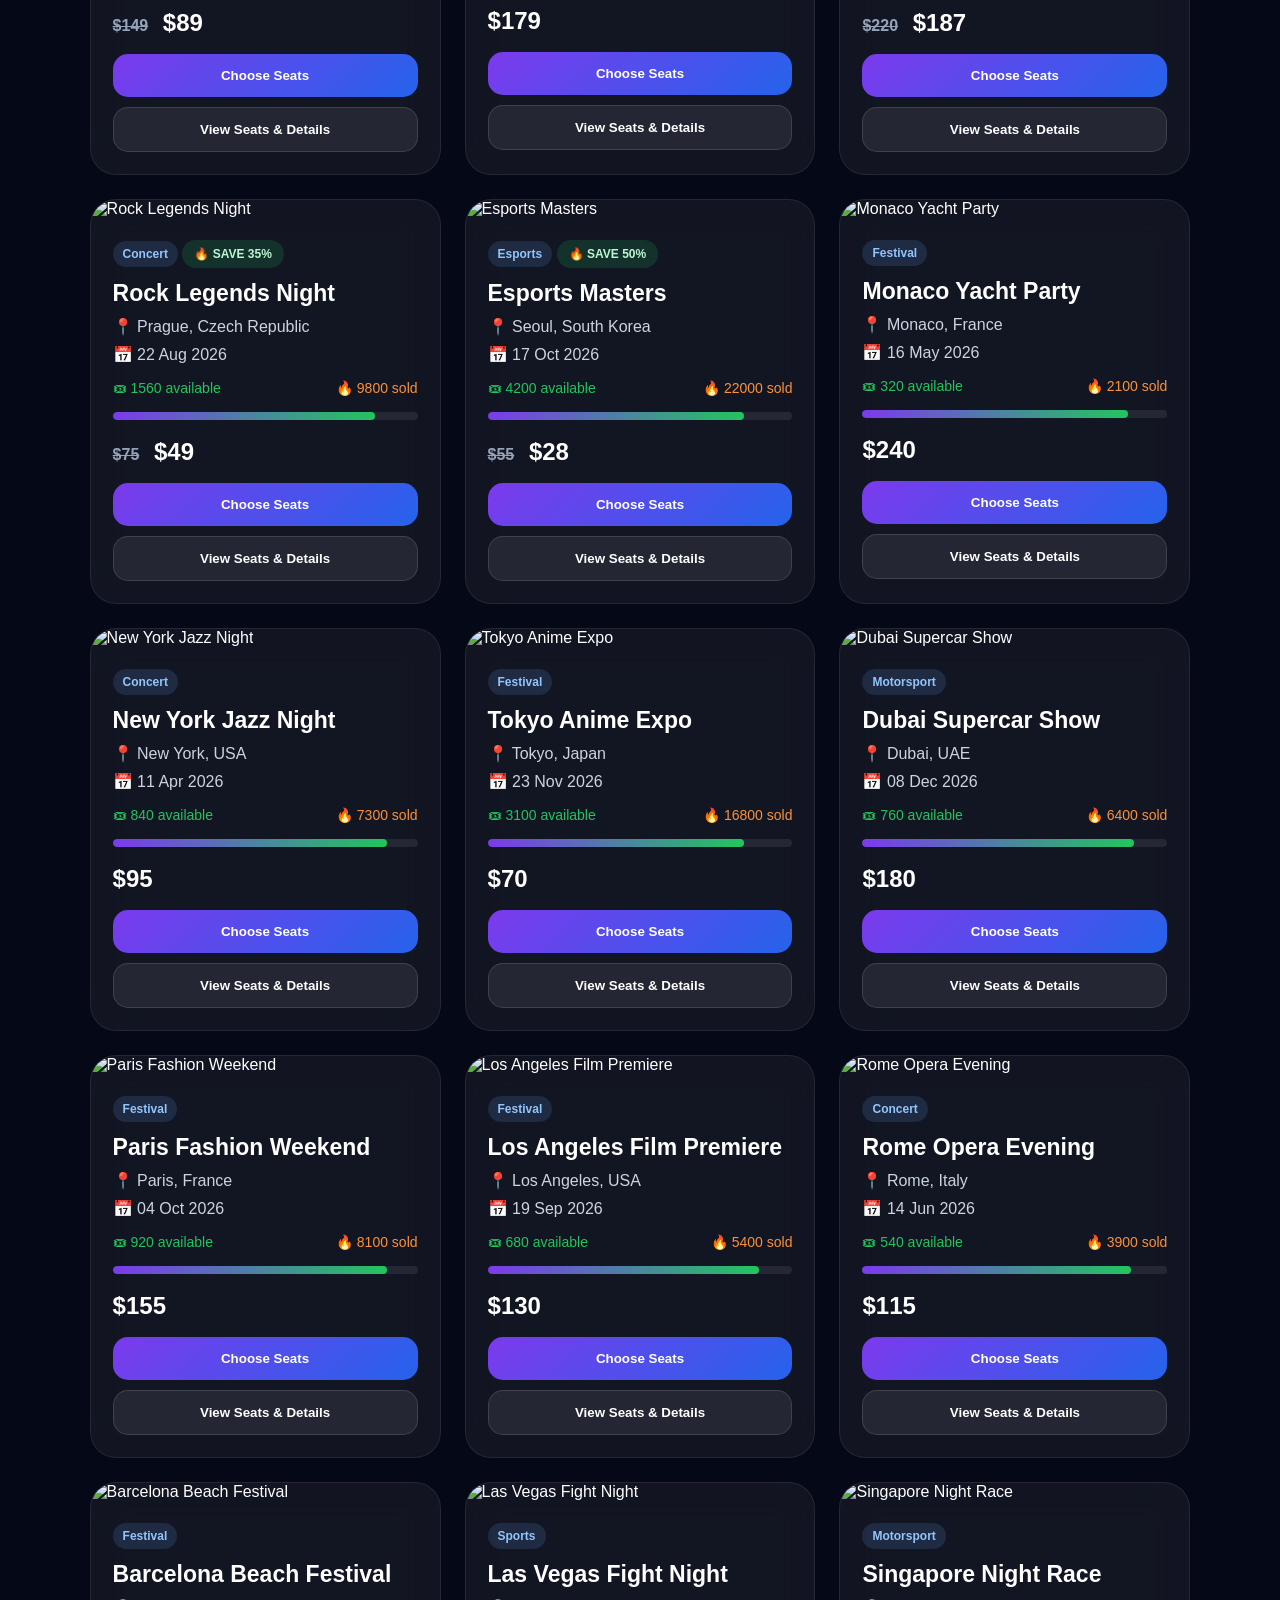
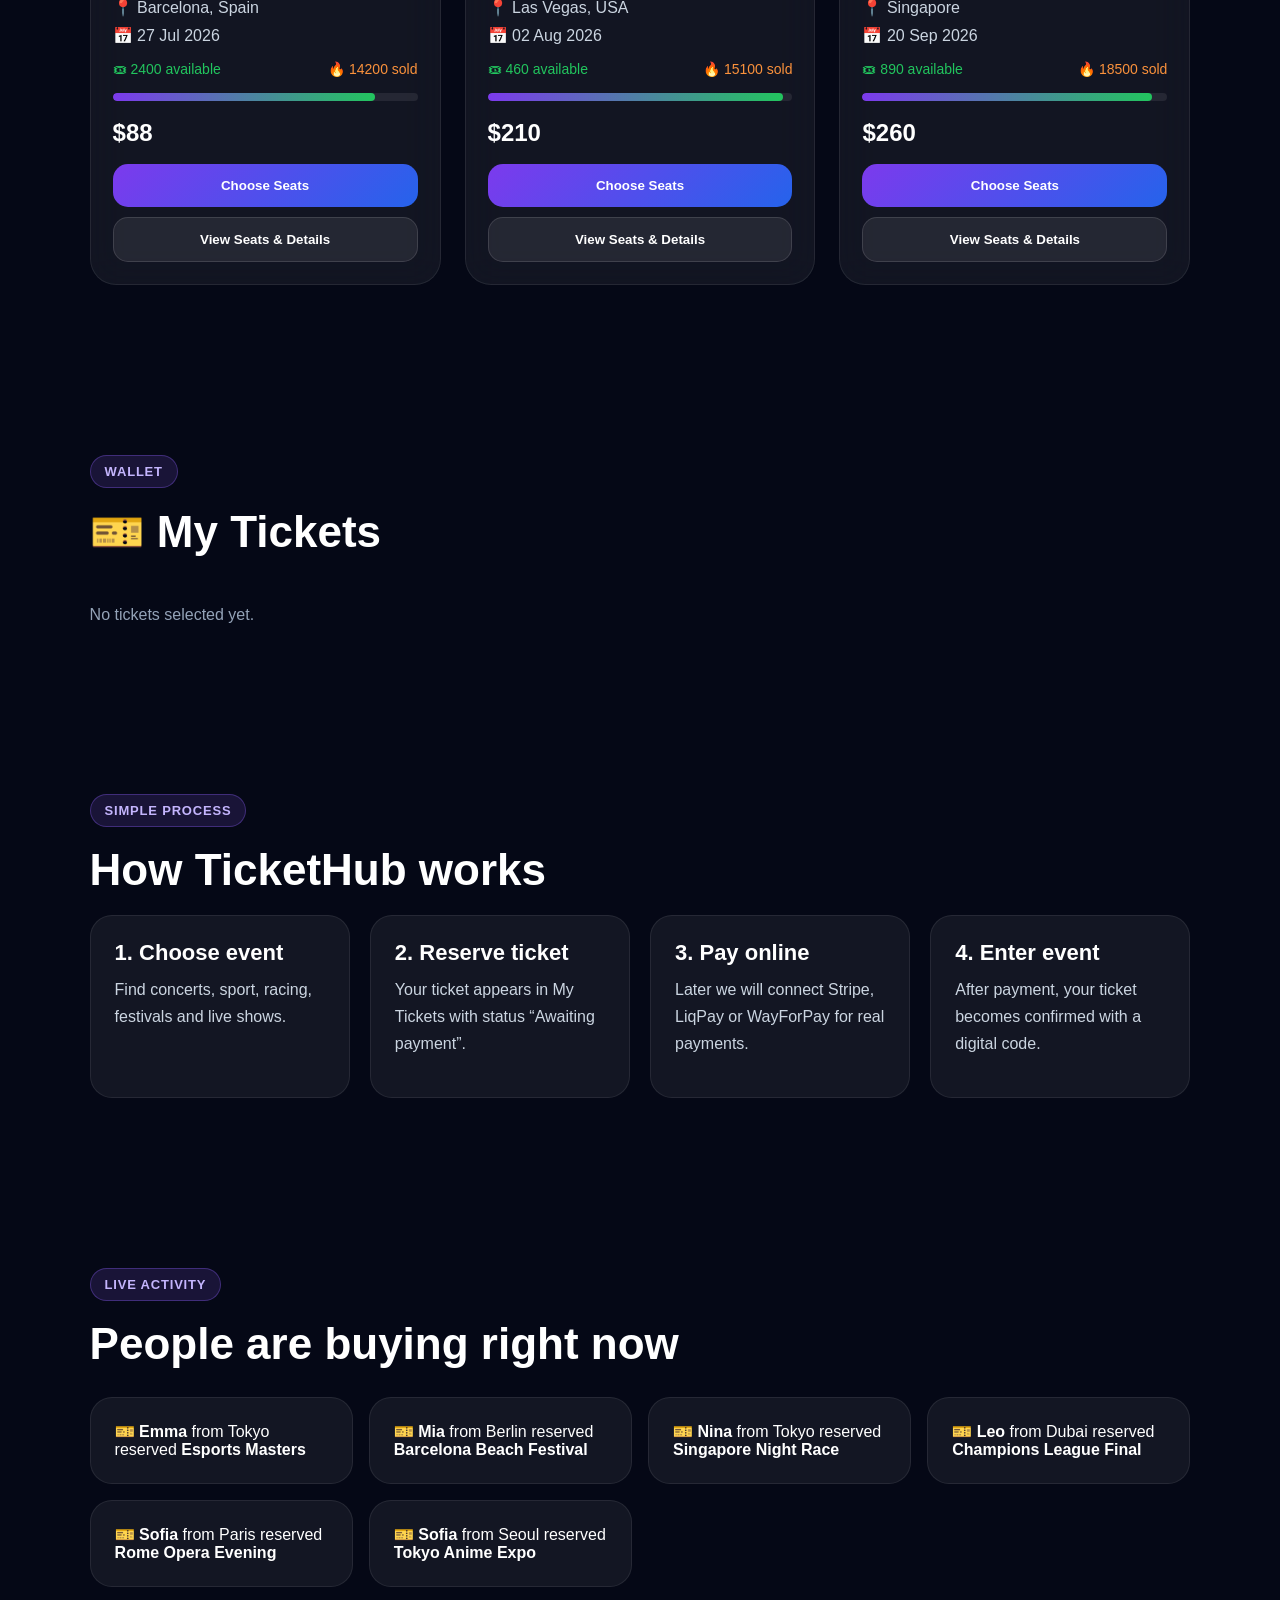
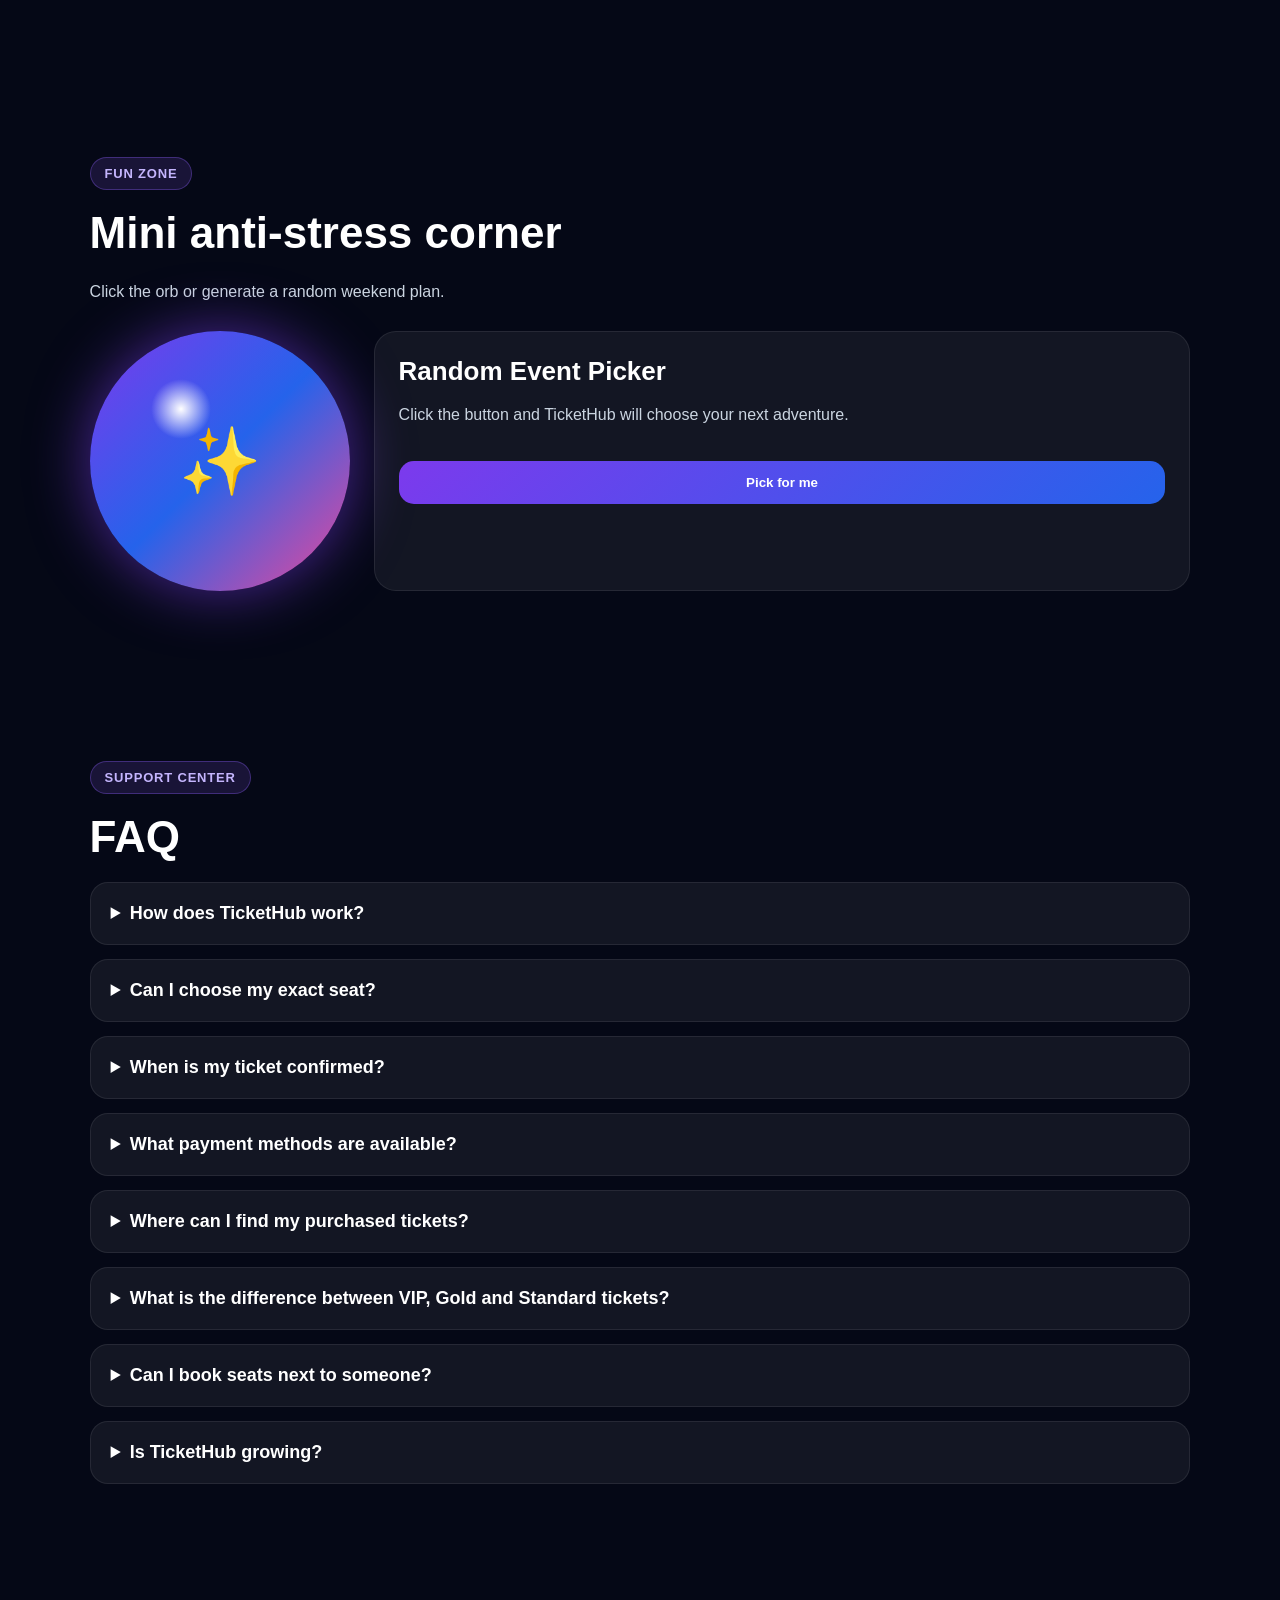
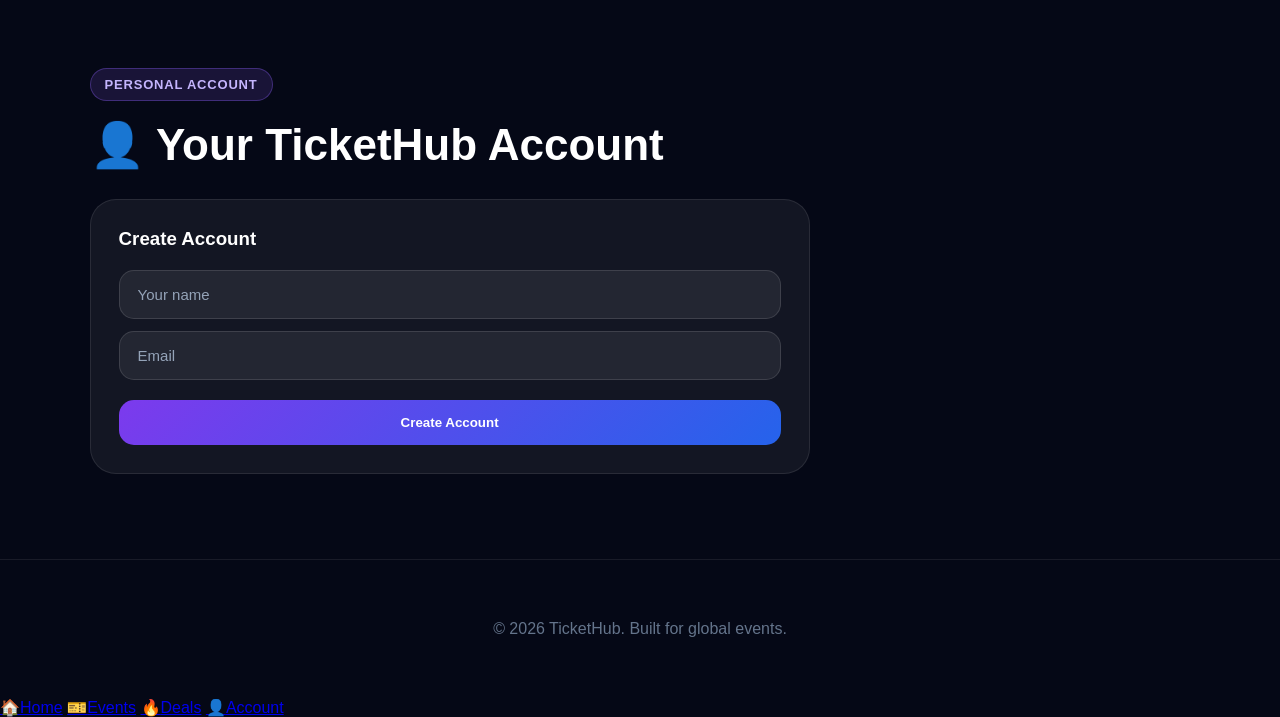
==== commit 2d3c51a3: "Crypto payment" ====
--- a/index.html
+++ b/index.html
@@ -308,6 +308,9 @@
 <footer>
   <p>© 2026 TicketHub. Built for global events.</p>
 </footer>
+
+<script src="https://cdn.jsdelivr.net/npm/@supabase/supabase-js@2"></script>
+<script src="js/supabase.js"></script>
 
 <script src="js/toast.js"></script>
 <script src="js/events.js"></script>
--- a/css/mobile.css
+++ b/css/mobile.css
@@ -337,4 +337,348 @@
   .mobile-bottom-nav span{
     font-size:17px;
   }
+}
+/* =========================
+   Mobile SeatMap UX
+========================= */
+
+@media screen and (max-width: 820px){
+
+  .event-page{
+    padding:28px 12px 100px !important;
+  }
+
+  .pro-event-layout{
+    grid-template-columns:1fr !important;
+    gap:18px !important;
+  }
+
+  .event-hero-img{
+    height:190px !important;
+    border-radius:20px !important;
+  }
+
+  .event-info-box,
+  .seat-map-box,
+  .pro-map-box{
+    padding:16px !important;
+    border-radius:20px !important;
+  }
+
+  .event-info-box h1{
+    font-size:26px !important;
+    line-height:1.1 !important;
+  }
+
+  .event-info-box p{
+    font-size:13px !important;
+    line-height:1.35 !important;
+  }
+
+  .seatmap-stats{
+    grid-template-columns:repeat(3,1fr) !important;
+    gap:8px !important;
+    margin:16px 0 !important;
+  }
+
+  .seatmap-stats div{
+    padding:10px 6px !important;
+    border-radius:14px !important;
+    text-align:center;
+  }
+
+  .seatmap-stats h3{
+    font-size:20px !important;
+  }
+
+  .seatmap-stats p{
+    font-size:10px !important;
+  }
+
+  .seat-legend{
+    display:flex !important;
+    flex-wrap:nowrap !important;
+    overflow-x:auto !important;
+    gap:10px !important;
+    padding-bottom:8px;
+  }
+
+  .seat-legend span{
+    flex:0 0 auto;
+    font-size:12px !important;
+  }
+
+  .seatmap-map{
+    padding:14px !important;
+    border-radius:20px !important;
+    overflow-x:auto !important;
+  }
+
+  .seatmap-center{
+    min-height:105px !important;
+    border-radius:20px !important;
+    margin:12px 0 !important;
+  }
+
+  .seatmap-center strong{
+    font-size:13px !important;
+  }
+
+  .seatmap-center span{
+    font-size:10px !important;
+    padding:0 10px;
+  }
+
+  .seatmap-section{
+    padding:12px !important;
+    border-radius:16px !important;
+    margin-bottom:10px !important;
+    min-width:280px;
+  }
+
+  .seatmap-section-header{
+    margin-bottom:10px !important;
+  }
+
+  .seatmap-section-header h4{
+    font-size:13px !important;
+  }
+
+  .seatmap-section-header span{
+    font-size:10px !important;
+  }
+
+  .seatmap-seats{
+    grid-template-columns:repeat(auto-fit,minmax(34px,1fr)) !important;
+    gap:6px !important;
+  }
+
+  .seatmap-seat{
+    height:34px !important;
+    font-size:10px !important;
+    border-radius:8px !important;
+  }
+
+  .seatmap-stadium-row,
+  .seatmap-two-cols{
+    grid-template-columns:1fr !important;
+    gap:10px !important;
+  }
+
+  .seat-summary-box{
+    position:sticky;
+    bottom:82px;
+    z-index:999;
+    margin:16px 0 !important;
+    padding:14px !important;
+    border-radius:18px !important;
+    background:rgba(15,23,42,.96) !important;
+    backdrop-filter:blur(18px);
+    box-shadow:0 20px 50px rgba(0,0,0,.45);
+  }
+
+  .seat-summary-box h3{
+    font-size:15px !important;
+    margin-bottom:8px !important;
+  }
+
+  .selected-seat-list{
+    max-height:130px;
+    overflow-y:auto;
+  }
+
+  .selected-seat-item{
+    padding:9px !important;
+    border-radius:12px !important;
+  }
+
+  .selected-seat-item span{
+    font-size:13px !important;
+  }
+
+  .selected-seat-item small{
+    font-size:10px !important;
+  }
+
+  .selected-total{
+    padding:11px !important;
+    border-radius:14px !important;
+    font-size:13px !important;
+  }
+
+  .event-info-box .buy-btn{
+    position:sticky;
+    bottom:12px;
+    z-index:1000;
+    box-shadow:0 18px 45px rgba(37,99,235,.35);
+  }
+}
+/* =========================
+   Ultra Compact Mobile SeatMap
+========================= */
+
+@media screen and (max-width: 820px){
+
+  .event-page{
+    padding:14px 8px 78px !important;
+  }
+
+  .event-hero-img{
+    display:none !important;
+  }
+
+  .event-info-box{
+    padding:12px !important;
+    border-radius:16px !important;
+  }
+
+  .event-info-box h1{
+    font-size:21px !important;
+    margin-bottom:8px !important;
+  }
+
+  .event-info-box p{
+    font-size:11px !important;
+    margin-bottom:4px !important;
+  }
+
+  .event-info-box > p:nth-of-type(n+4){
+    display:none !important;
+  }
+
+  .seatmap-stats{
+    margin:10px 0 !important;
+    gap:6px !important;
+  }
+
+  .seatmap-stats div{
+    padding:7px 4px !important;
+  }
+
+  .seatmap-stats h3{
+    font-size:16px !important;
+  }
+
+  .seatmap-stats p{
+    font-size:9px !important;
+  }
+
+  .seat-map-box{
+    padding:10px !important;
+    border-radius:16px !important;
+  }
+
+  .seat-map-box h2{
+    font-size:20px !important;
+    margin-bottom:8px !important;
+  }
+
+  .seat-legend{
+    margin:8px 0 !important;
+    gap:7px !important;
+  }
+
+  .seat-legend span{
+    font-size:10px !important;
+  }
+
+  .seat-legend b{
+    width:12px !important;
+    height:12px !important;
+  }
+
+  .seatmap-map{
+    padding:8px !important;
+    border-radius:16px !important;
+  }
+
+  .seatmap-center{
+    min-height:58px !important;
+    margin:6px 0 !important;
+    border-radius:14px !important;
+  }
+
+  .seatmap-center strong{
+    font-size:11px !important;
+  }
+
+  .seatmap-center span{
+    display:none !important;
+  }
+
+  .seatmap-section{
+    padding:7px !important;
+    border-radius:13px !important;
+    margin-bottom:6px !important;
+    min-width:230px !important;
+  }
+
+  .seatmap-section-header{
+    margin-bottom:6px !important;
+  }
+
+  .seatmap-section-header h4{
+    font-size:11px !important;
+  }
+
+  .seatmap-section-header span{
+    font-size:9px !important;
+  }
+
+  .seatmap-seats{
+    grid-template-columns:repeat(auto-fit,minmax(26px,1fr)) !important;
+    gap:4px !important;
+  }
+
+  .seatmap-seat{
+    height:26px !important;
+    font-size:8px !important;
+    border-radius:6px !important;
+  }
+
+  .seat-summary-box{
+    bottom:66px !important;
+    padding:10px !important;
+    border-radius:14px !important;
+    margin:8px 0 !important;
+  }
+
+  .seat-summary-box h3{
+    font-size:12px !important;
+    margin-bottom:5px !important;
+  }
+
+  .selected-seat-list{
+    max-height:72px !important;
+    gap:5px !important;
+  }
+
+  .selected-seat-item{
+    padding:6px !important;
+    border-radius:9px !important;
+  }
+
+  .selected-seat-item span{
+    font-size:11px !important;
+  }
+
+  .selected-seat-item small{
+    display:none !important;
+  }
+
+  .selected-seat-item strong{
+    font-size:11px !important;
+  }
+
+  .selected-total{
+    margin-top:7px !important;
+    padding:8px !important;
+    font-size:11px !important;
+  }
+
+  .event-info-box .buy-btn{
+    padding:11px !important;
+    font-size:12px !important;
+    bottom:8px !important;
+  }
 }
